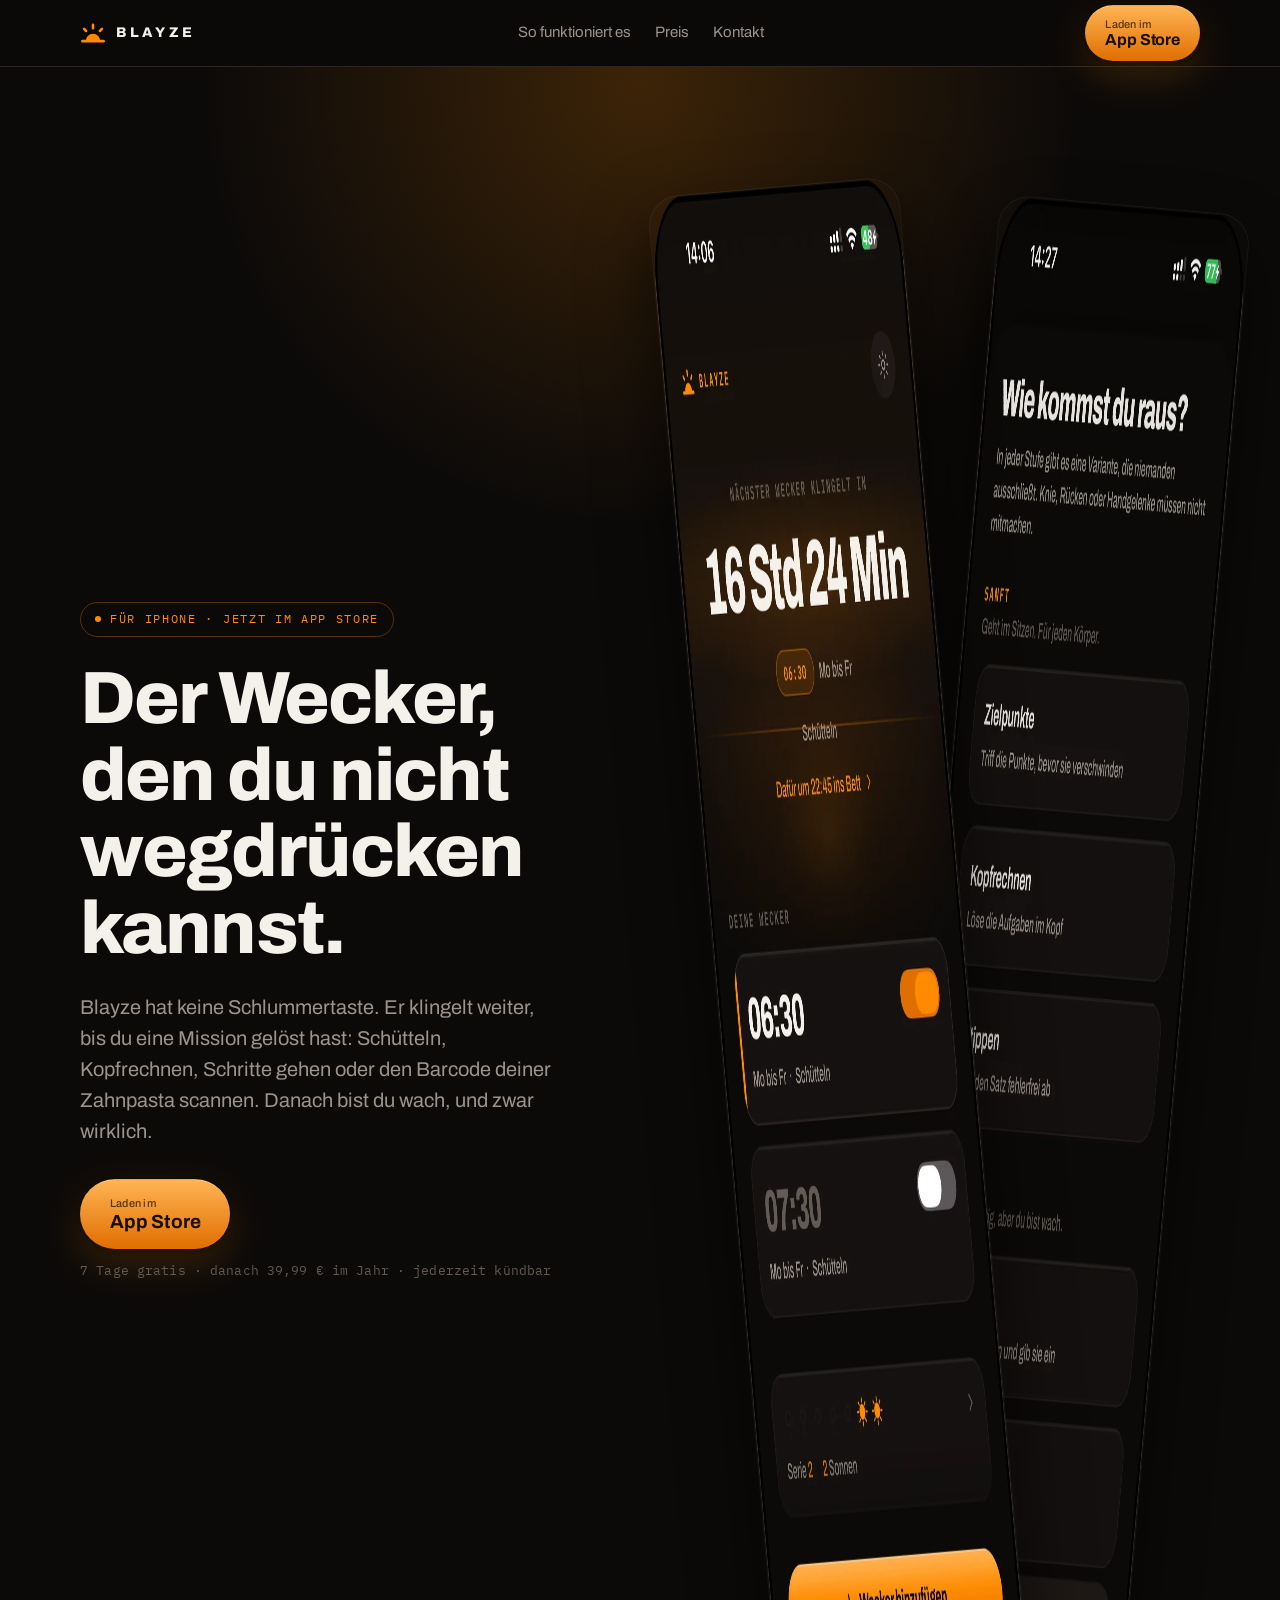
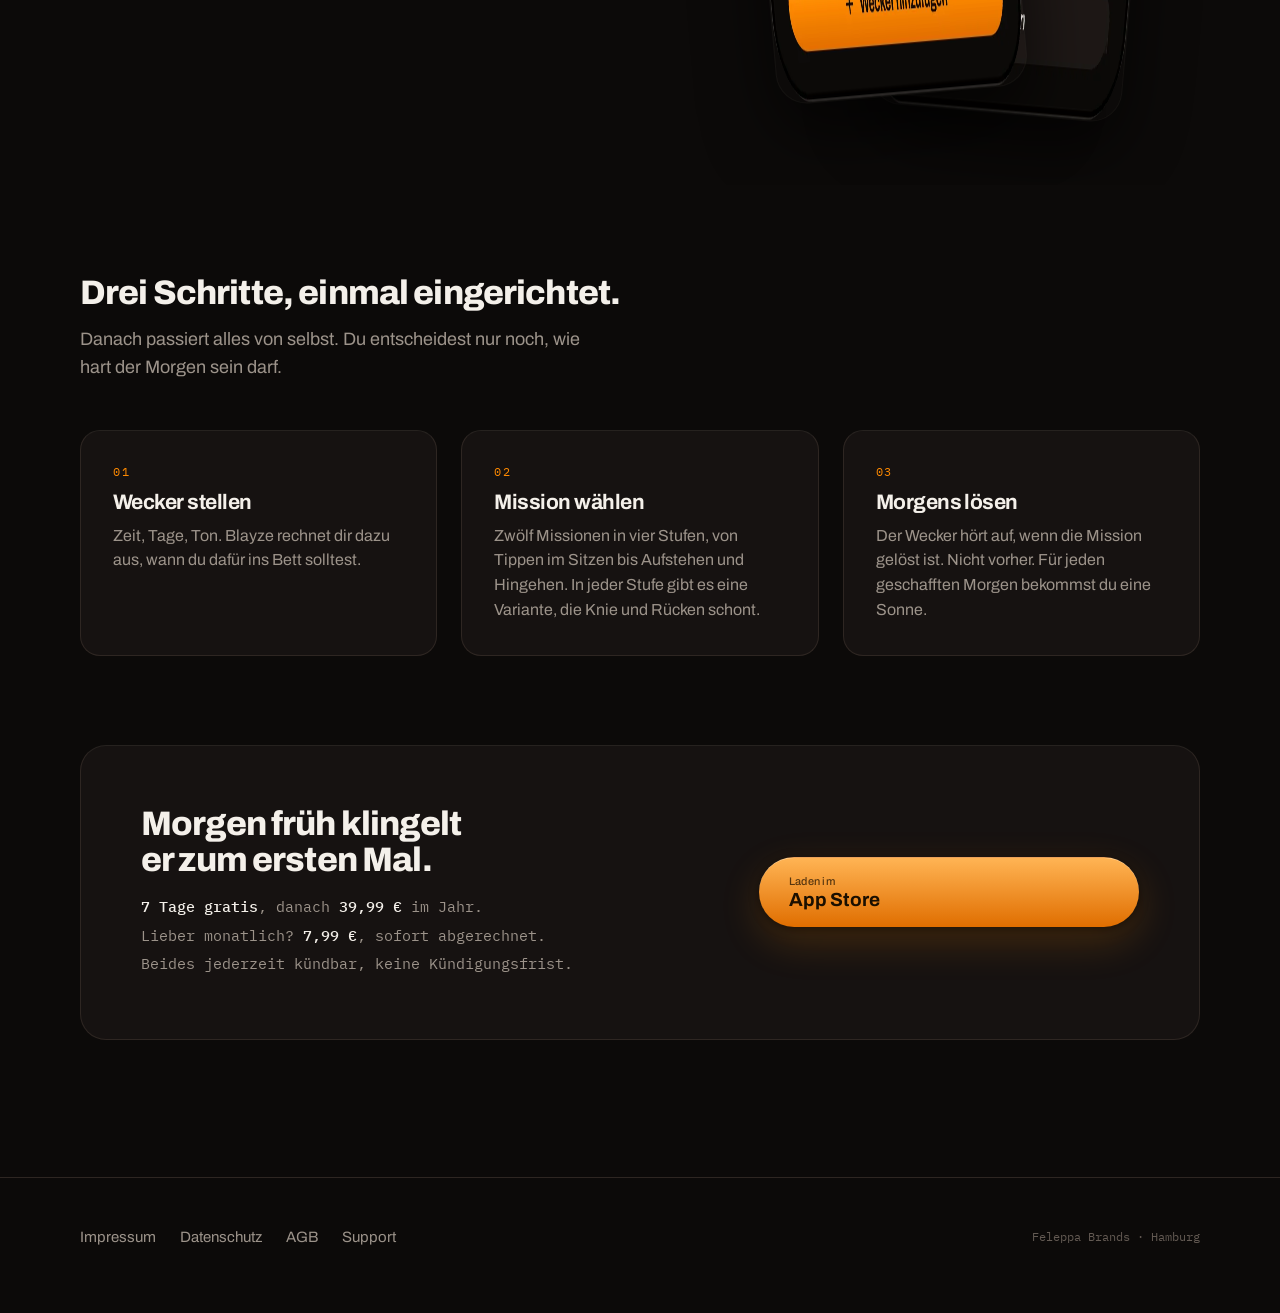
==== index.html @ fdfd9681 "Blayze Landingpage: schlanke Fassung, Bilder 94 Prozent kleiner Bilder auf Anzeigegroesse verkleiner" ====
<!doctype html>
<html lang="de">
<head>
<meta charset="utf-8">
<meta name="viewport" content="width=device-width,initial-scale=1,viewport-fit=cover">
<title>Blayze · Der Wecker ohne Schlummertaste</title>
<meta name="description" content="Blayze ist ein iPhone-Wecker ohne Schlummertaste. Er klingelt weiter, bis du eine Mission gelöst hast. Jetzt im App Store.">
<link rel="canonical" href="https://blayzeapp.de/">
<meta property="og:title" content="Blayze · Der Wecker ohne Schlummertaste">
<meta property="og:description" content="Er klingelt weiter, bis du eine Mission gelöst hast. Jetzt im App Store.">
<meta property="og:image" content="https://blayzeapp.de/og.jpg">
<meta property="og:url" content="https://blayzeapp.de/">
<meta property="og:type" content="website">
<meta name="theme-color" content="#0C0A09">
<link rel="icon" href="favicon.svg" type="image/svg+xml">
<link rel="apple-touch-icon" href="apple-touch-icon.png">
<link rel="preconnect" href="https://fonts.googleapis.com">
<link rel="preconnect" href="https://fonts.gstatic.com" crossorigin>
<link rel="stylesheet" href="https://fonts.googleapis.com/css2?family=Archivo:wght@500;700;800&family=IBM+Plex+Mono:wght@400;500&display=swap">

<style>
:root{
  --ground:#0C0A09;
  --surface:#161211;
  --surface-hi:#1F1917;
  --border:#2E2622;
  --ink:#F4F0EA;
  --ink-mid:#9C938A;
  --ink-low:#635A53;
  --signal:#FF8A00;
  --signal-deep:#E06E00;
  --signal-lite:#FFB454;
  --edge:rgba(255,235,214,0.07);

  --t-display:clamp(40px,7.6vw,74px);
  --t-title:clamp(24px,3.6vw,34px);
  --t-body:clamp(16px,1.7vw,18px);

  --s1:8px; --s2:16px; --s3:24px; --s4:32px; --s5:48px; --s6:64px; --s7:96px;
  --sans:'Archivo','Helvetica Neue',Helvetica,Arial,sans-serif;
  --mono:'IBM Plex Mono','SFMono-Regular',Menlo,Consolas,monospace;
}

*{box-sizing:border-box}
html{-webkit-text-size-adjust:100%}
body{
  margin:0;
  background:var(--ground);
  color:var(--ink);
  font-family:var(--sans);
  font-size:var(--t-body);
  line-height:1.55;
  -webkit-font-smoothing:antialiased;
}
img{max-width:100%;display:block}
a{color:inherit}
h1,h2,h3{margin:0;text-wrap:balance;letter-spacing:-0.025em;line-height:1.04}
p{margin:0}

.wrap{width:min(1120px,100% - 2*var(--s3));margin-inline:auto}

/* ---------------------------------------------------------------- */
/* Kopfzeile: Zeichen, ein Link, ein Knopf. Mehr braucht es nicht.   */
/* ---------------------------------------------------------------- */
.hd{
  position:sticky;top:0;z-index:20;
  background:rgba(12,10,9,.82);
  backdrop-filter:saturate(140%) blur(14px);
  border-bottom:1px solid var(--border);
}
.hd .wrap{display:flex;align-items:center;justify-content:space-between;gap:var(--s3);min-height:66px}
.logo{display:flex;align-items:center;gap:10px;text-decoration:none;font-weight:800;letter-spacing:.26em;font-size:14px}
.logo svg{flex:none}
.hd nav{display:flex;gap:var(--s3);font-size:15px}
.hd nav a{color:var(--ink-mid);text-decoration:none}
.hd nav a:hover{color:var(--ink)}
@media (max-width:720px){.hd nav{display:none}}

/* ---------------------------------------------------------------- */
/* Der Store-Knopf. Ein Ziel auf der ganzen Seite.                   */
/* ---------------------------------------------------------------- */
.store{
  display:inline-flex;align-items:center;gap:10px;
  padding:12px 20px;border-radius:999px;
  background:linear-gradient(180deg,var(--signal-lite),var(--signal-deep));
  color:#1a0f00;text-decoration:none;
  font-weight:800;font-size:15px;letter-spacing:-0.01em;
  border-top:1px solid rgba(255,255,255,.35);
  box-shadow:0 2px 10px rgba(0,0,0,.5), 0 14px 40px rgba(255,138,0,.20);
  white-space:nowrap;
}
.store:hover{filter:brightness(1.06)}
.store.lg{padding:17px 30px;font-size:17px}
.store small{display:block;font-weight:500;font-size:11px;opacity:.72;letter-spacing:.02em;line-height:1.2}
.store b{display:block;font-size:16px;line-height:1.15}
.store.lg b{font-size:19px}

/* ---------------------------------------------------------------- */
/* Hero                                                              */
/* ---------------------------------------------------------------- */
.hero{position:relative;overflow:hidden;padding:clamp(56px,8vw,104px) 0 clamp(40px,6vw,72px)}
.hero::before{
  content:"";position:absolute;left:50%;top:-28%;translate:-50% 0;
  width:min(1000px,140%);aspect-ratio:1;border-radius:50%;
  background:radial-gradient(circle,rgba(255,138,0,.20),rgba(255,138,0,0) 62%);
  pointer-events:none;
}
.hero .wrap{position:relative;display:grid;grid-template-columns:1.05fr .95fr;gap:clamp(28px,5vw,64px);align-items:center}
@media (max-width:900px){.hero .wrap{grid-template-columns:1fr;text-align:center;justify-items:center}}

.eyebrow{
  display:inline-flex;align-items:center;gap:9px;
  font-family:var(--mono);font-size:12px;letter-spacing:.14em;text-transform:uppercase;
  color:var(--signal);
  border:1px solid rgba(255,138,0,.30);border-radius:999px;
  padding:7px 14px;margin-bottom:var(--s3);
}
.eyebrow i{width:6px;height:6px;border-radius:50%;background:var(--signal);display:block}

h1{font-size:var(--t-display);font-weight:800;margin-bottom:var(--s3)}
.lede{color:var(--ink-mid);max-width:44ch;margin-bottom:var(--s4);font-size:clamp(17px,1.9vw,20px)}
@media (max-width:900px){.lede{margin-inline:auto}}
.hero-cta{display:flex;flex-direction:column;gap:12px;align-items:flex-start}
@media (max-width:900px){.hero-cta{align-items:center}}
.unter{font-family:var(--mono);font-size:12.5px;color:var(--ink-low);letter-spacing:.01em}

/* Zwei Geraete, das hintere angeschnitten und gekippt */
.shots{position:relative;display:flex;justify-content:center;align-items:flex-start;gap:0;padding-block:var(--s2)}
.shots img{
  width:min(250px,44vw);border-radius:30px;
  box-shadow:0 30px 70px rgba(0,0,0,.65), 0 0 0 1px var(--edge);
}
.shots img:first-child{rotate:-5deg;translate:14px 0;z-index:2}
.shots img:last-child{rotate:5deg;translate:-14px 18px;opacity:.94}

/* ---------------------------------------------------------------- */
/* Drei Karten. Das ist der ganze Funktionsteil.                     */
/* ---------------------------------------------------------------- */
.sec{padding:clamp(48px,7vw,92px) 0}
.sec h2{font-size:var(--t-title);font-weight:800;margin-bottom:var(--s2)}
.sec .intro{color:var(--ink-mid);max-width:52ch;margin-bottom:var(--s5)}

.karten{display:grid;grid-template-columns:repeat(3,1fr);gap:var(--s3)}
@media (max-width:860px){.karten{grid-template-columns:1fr}}
.karte{
  background:var(--surface);
  border:1px solid var(--border);
  border-top:1px solid var(--edge);
  border-radius:20px;padding:var(--s4);
  display:flex;flex-direction:column;gap:10px;
}
.karte .num{font-family:var(--mono);font-size:12px;letter-spacing:.14em;color:var(--signal)}
.karte h3{font-size:21px;font-weight:700}
.karte p{color:var(--ink-mid);font-size:16px}

/* ---------------------------------------------------------------- */
/* Preis und Abschluss                                               */
/* ---------------------------------------------------------------- */
.schluss{
  background:var(--surface);
  border:1px solid var(--border);
  border-top:1px solid var(--edge);
  border-radius:26px;
  padding:clamp(32px,5vw,60px);
  display:grid;grid-template-columns:1.2fr .8fr;gap:var(--s5);align-items:center;
}
@media (max-width:860px){.schluss{grid-template-columns:1fr;text-align:center;justify-items:center}}
.schluss h2{margin-bottom:var(--s2)}
.preis{font-family:var(--mono);color:var(--ink-mid);font-size:15px;line-height:1.9}
.preis b{color:var(--ink);font-weight:500}

footer{border-top:1px solid var(--border);padding:var(--s5) 0 var(--s6);margin-top:var(--s5)}
footer .wrap{display:flex;flex-wrap:wrap;gap:var(--s3);justify-content:space-between;align-items:center}
footer nav{display:flex;flex-wrap:wrap;gap:var(--s3)}
footer a{color:var(--ink-mid);text-decoration:none;font-size:15px}
footer a:hover{color:var(--ink)}
.copy{font-family:var(--mono);font-size:12px;color:var(--ink-low)}

:focus-visible{outline:2px solid var(--signal);outline-offset:3px;border-radius:6px}
@media (prefers-reduced-motion:reduce){*{animation:none!important;transition:none!important}}
</style>
</head>

<body>

<header class="hd">
  <div class="wrap">
    <a class="logo" href="#top" aria-label="Blayze, zum Seitenanfang">
      <svg width="26" height="20" viewBox="0 2 32 24" fill="none" aria-hidden="true">
        <path d="M3 24H29" stroke="#FF8A00" stroke-width="3.4" stroke-linecap="round"/>
        <path d="M7 24A9 9 0 0 1 25 24" fill="#FF8A00"/>
        <path d="M16 4V8M27 9L24.5 11.5M5 9L7.5 11.5" stroke="#FF8A00" stroke-width="3.2" stroke-linecap="round"/>
      </svg>
      BLAYZE
    </a>
    <nav>
      <a href="#so">So funktioniert es</a>
      <a href="#preis">Preis</a>
      <a href="/support">Kontakt</a>
    </nav>
    <a class="store" href="#laden"><span><small>Laden im</small><b>App Store</b></span></a>
  </div>
</header>

<main id="top">

  <section class="hero">
    <div class="wrap">
      <div>
        <span class="eyebrow"><i></i> Für iPhone · Jetzt im App Store</span>
        <h1>Der Wecker, den du nicht wegdrücken kannst.</h1>
        <p class="lede">
          Blayze hat keine Schlummertaste. Er klingelt weiter, bis du eine Mission
          gelöst hast: Schütteln, Kopfrechnen, Schritte gehen oder den Barcode
          deiner Zahnpasta scannen. Danach bist du wach, und zwar wirklich.
        </p>
        <div class="hero-cta">
          <a class="store lg" href="#laden"><span><small>Laden im</small><b>App Store</b></span></a>
          <span class="unter">7 Tage gratis · danach 39,99 € im Jahr · jederzeit kündbar</span>
        </div>
      </div>

      <div class="shots">
        <img src="screenshots/klein/start.webp" alt="Blayze Startbildschirm mit dem nächsten Wecker und der empfohlenen Bettzeit" width="700" height="1512" loading="eager">
        <img src="screenshots/klein/missionen.webp" alt="Auswahl der Missionen, mit denen sich der Wecker beenden lässt" width="700" height="1512" loading="lazy">
      </div>
    </div>
  </section>

  <section class="sec" id="so">
    <div class="wrap">
      <h2>Drei Schritte, einmal eingerichtet.</h2>
      <p class="intro">
        Danach passiert alles von selbst. Du entscheidest nur noch, wie hart der
        Morgen sein darf.
      </p>
      <div class="karten">
        <article class="karte">
          <span class="num">01</span>
          <h3>Wecker stellen</h3>
          <p>Zeit, Tage, Ton. Blayze rechnet dir dazu aus, wann du dafür ins Bett solltest.</p>
        </article>
        <article class="karte">
          <span class="num">02</span>
          <h3>Mission wählen</h3>
          <p>Zwölf Missionen in vier Stufen, von Tippen im Sitzen bis Aufstehen und Hingehen. In jeder Stufe gibt es eine Variante, die Knie und Rücken schont.</p>
        </article>
        <article class="karte">
          <span class="num">03</span>
          <h3>Morgens lösen</h3>
          <p>Der Wecker hört auf, wenn die Mission gelöst ist. Nicht vorher. Für jeden geschafften Morgen bekommst du eine Sonne.</p>
        </article>
      </div>
    </div>
  </section>

  <section class="sec" id="preis" style="padding-top:0">
    <div class="wrap">
      <div class="schluss" id="laden" style="scroll-margin-top:86px">
        <div>
          <h2>Morgen früh klingelt er zum ersten Mal.</h2>
          <p class="preis">
            <b>7 Tage gratis</b>, danach <b>39,99 €</b> im Jahr.<br>
            Lieber monatlich? <b>7,99 €</b>, sofort abgerechnet.<br>
            Beides jederzeit kündbar, keine Kündigungsfrist.
          </p>
        </div>
        <a class="store lg" href="#laden"><span><small>Laden im</small><b>App Store</b></span></a>
      </div>
    </div>
  </section>

</main>

<footer>
  <div class="wrap">
    <nav>
      <a href="/impressum">Impressum</a>
      <a href="/datenschutz">Datenschutz</a>
      <a href="/agb">AGB</a>
      <a href="/support">Support</a>
    </nav>
    <span class="copy">Feleppa Brands · Hamburg</span>
  </div>
</footer>

<script>
// Alle Store-Knoepfe zeigen auf denselben Eintrag. Eine Stelle zum Aendern.
var APP_STORE_URL = "https://apps.apple.com/de/app/id6809927492";
document.querySelectorAll('a.store').forEach(function (a) {
  a.setAttribute('href', APP_STORE_URL);
  a.setAttribute('target', '_blank');
  a.setAttribute('rel', 'noopener');
});
</script>

</body>
</html>
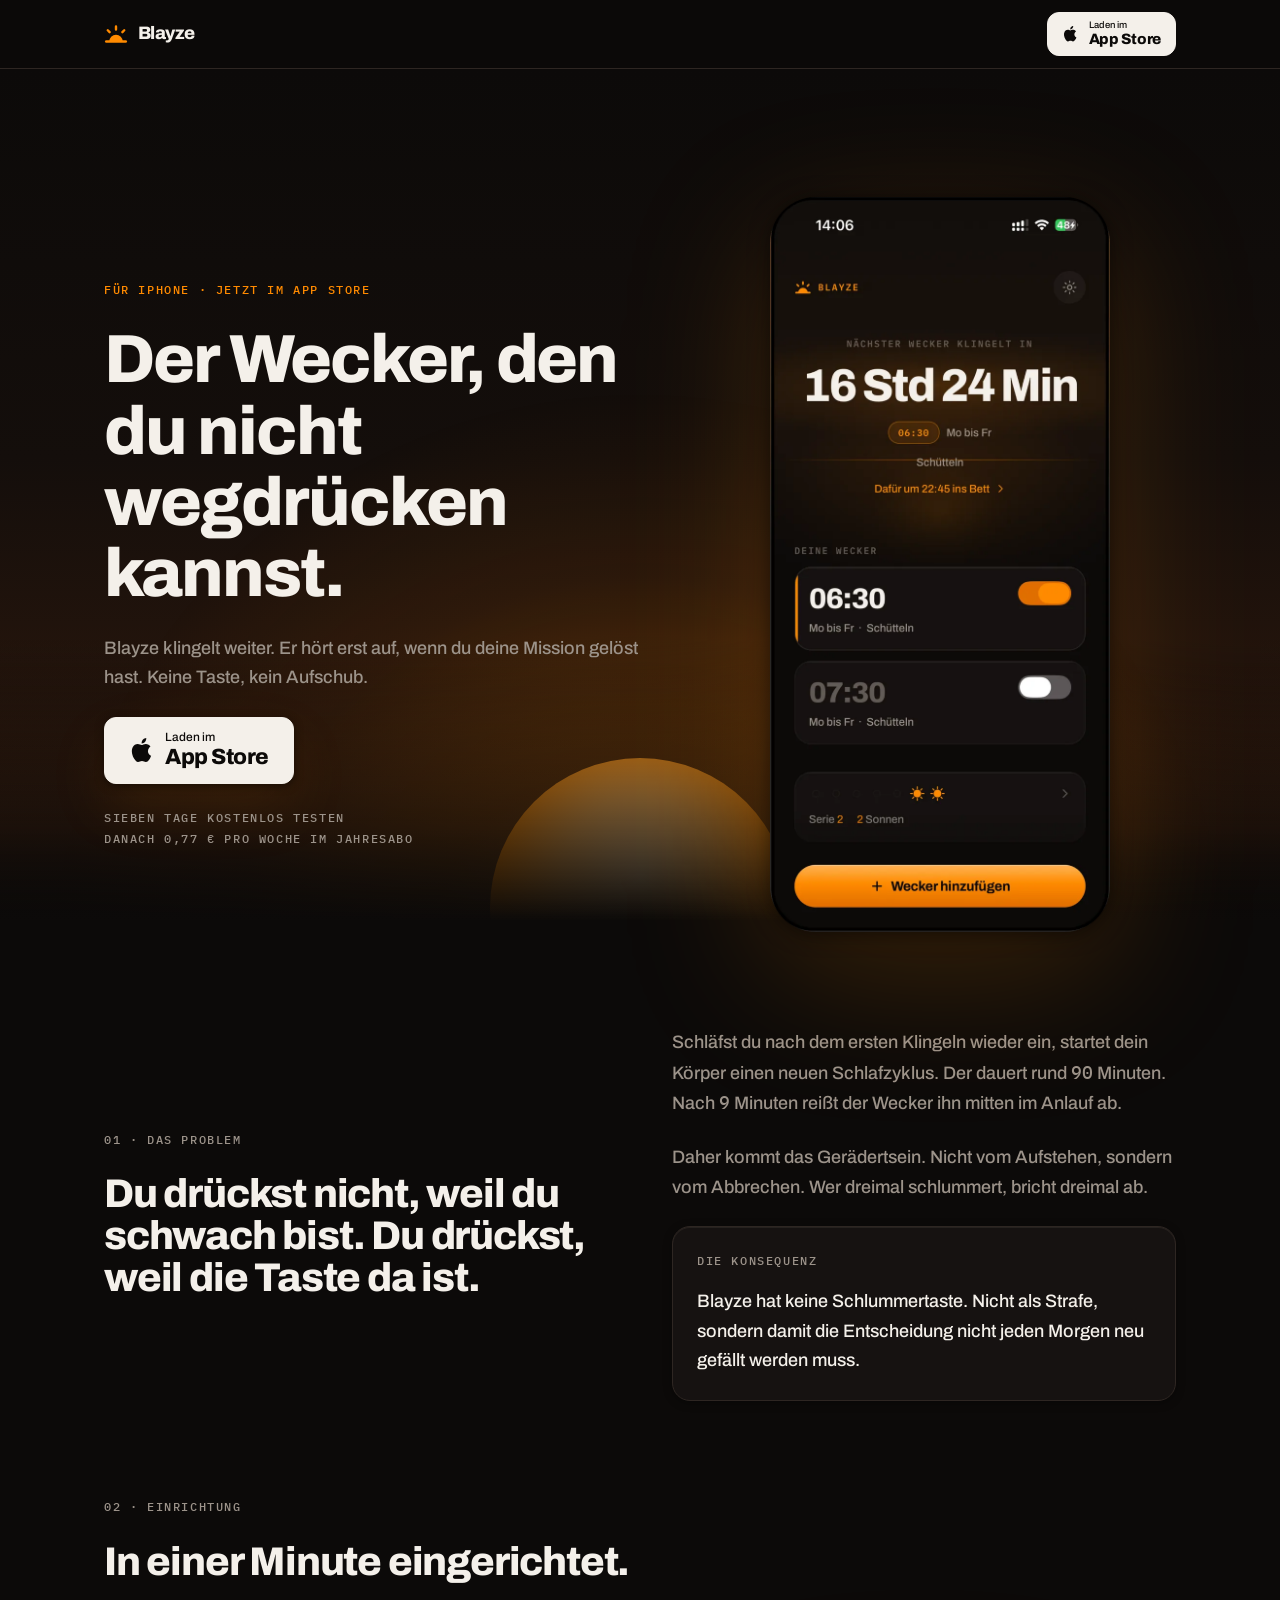
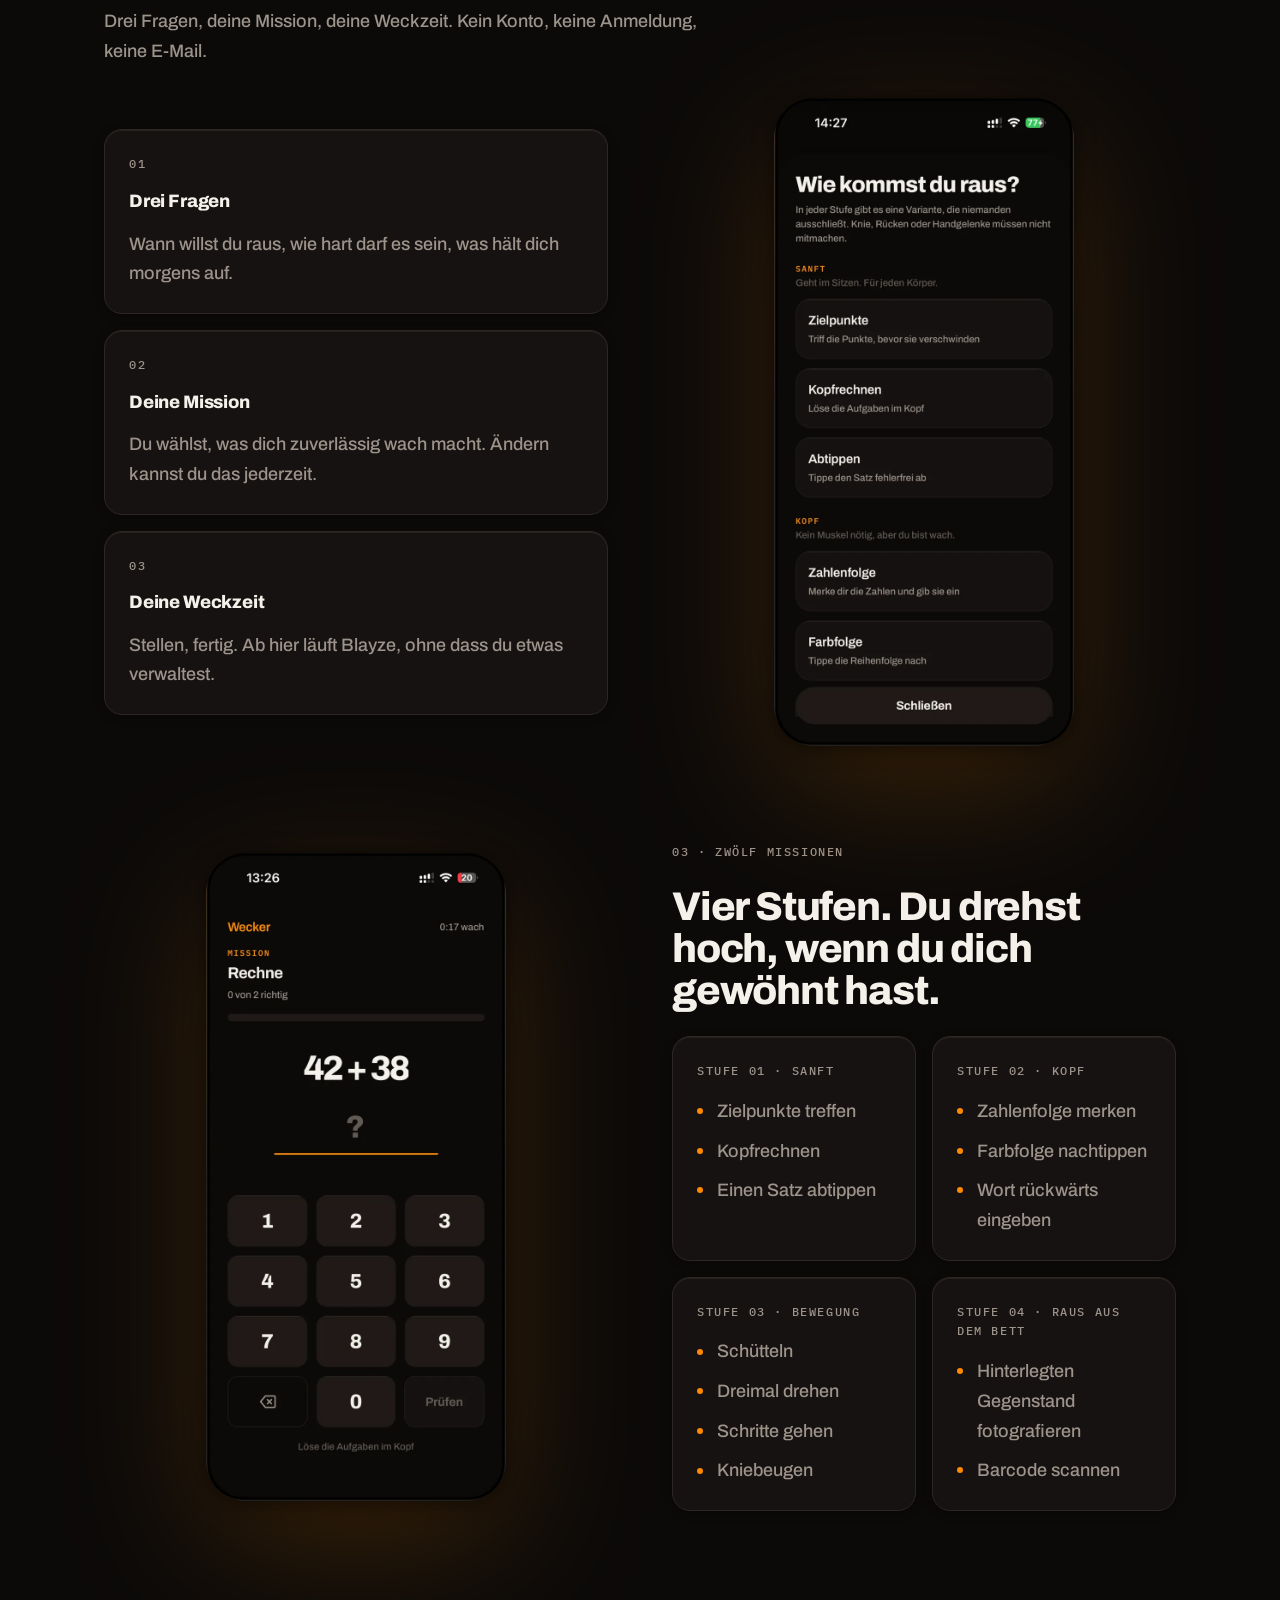
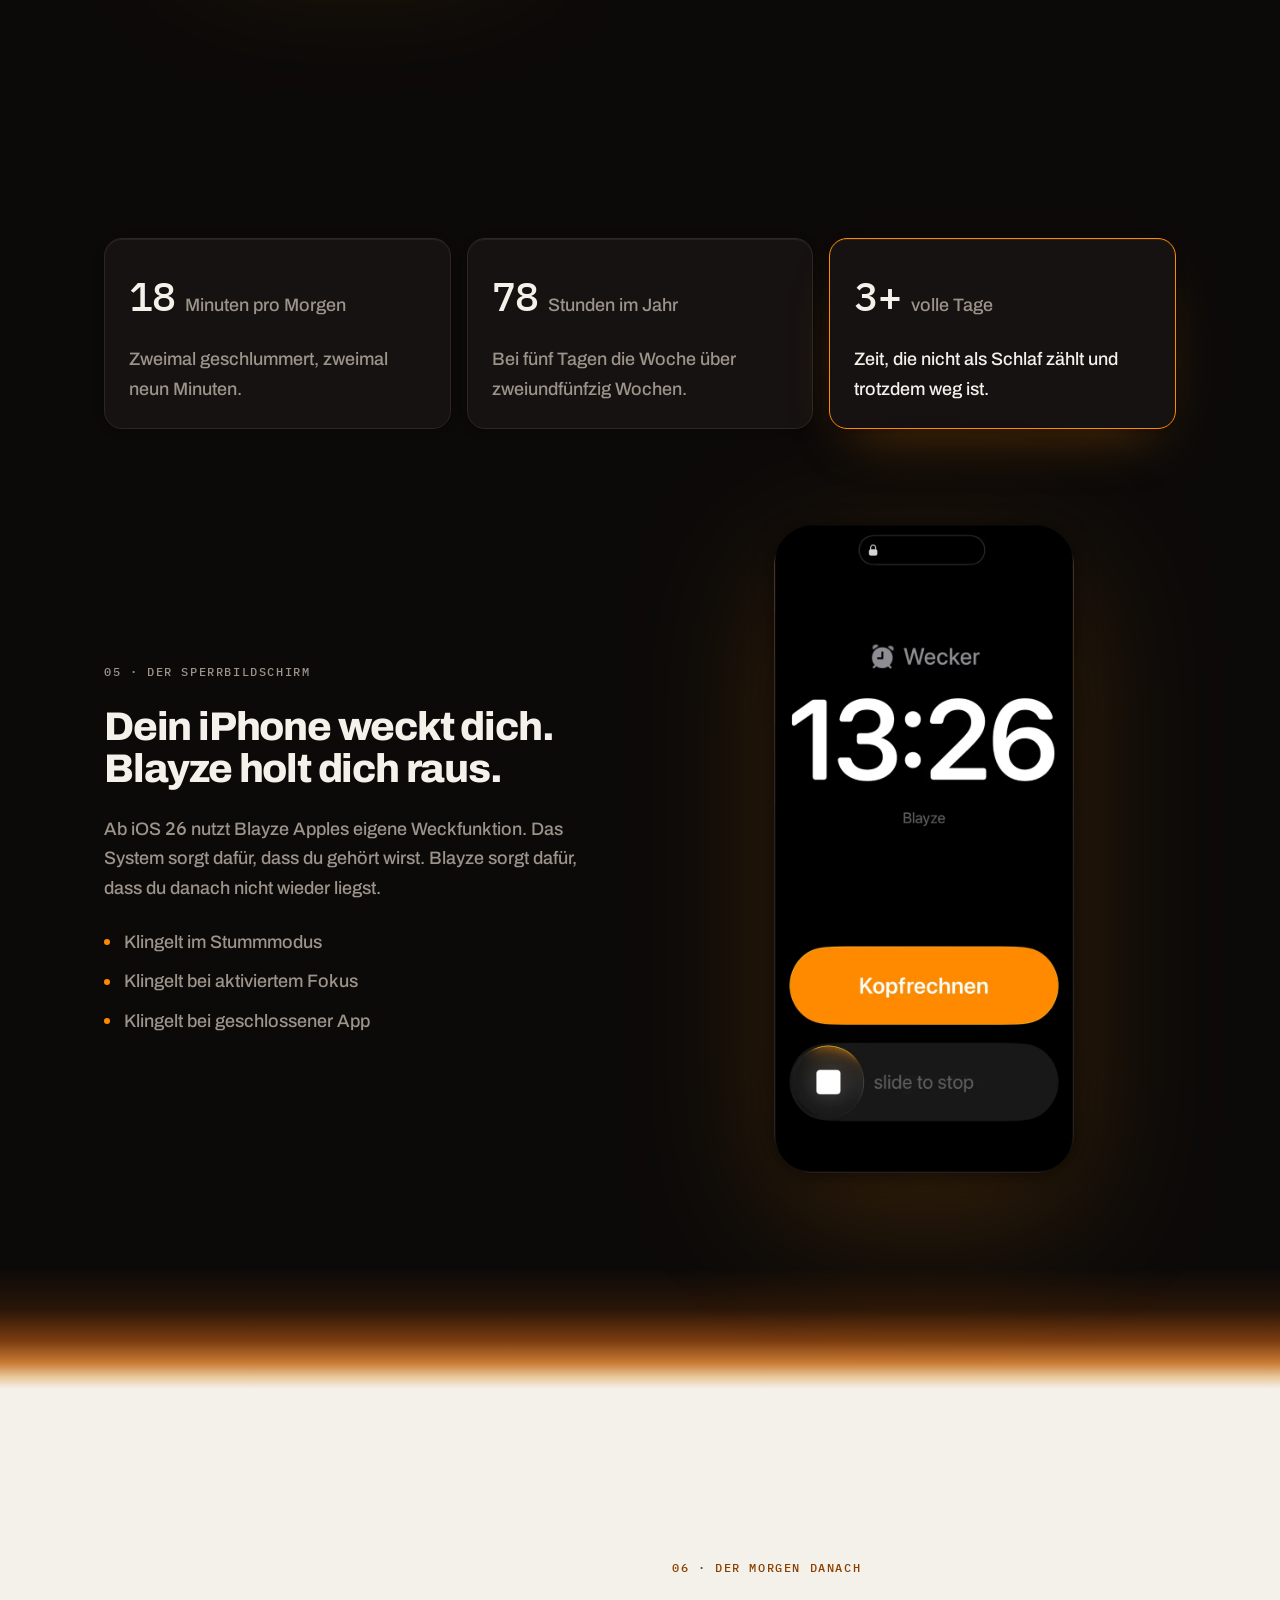
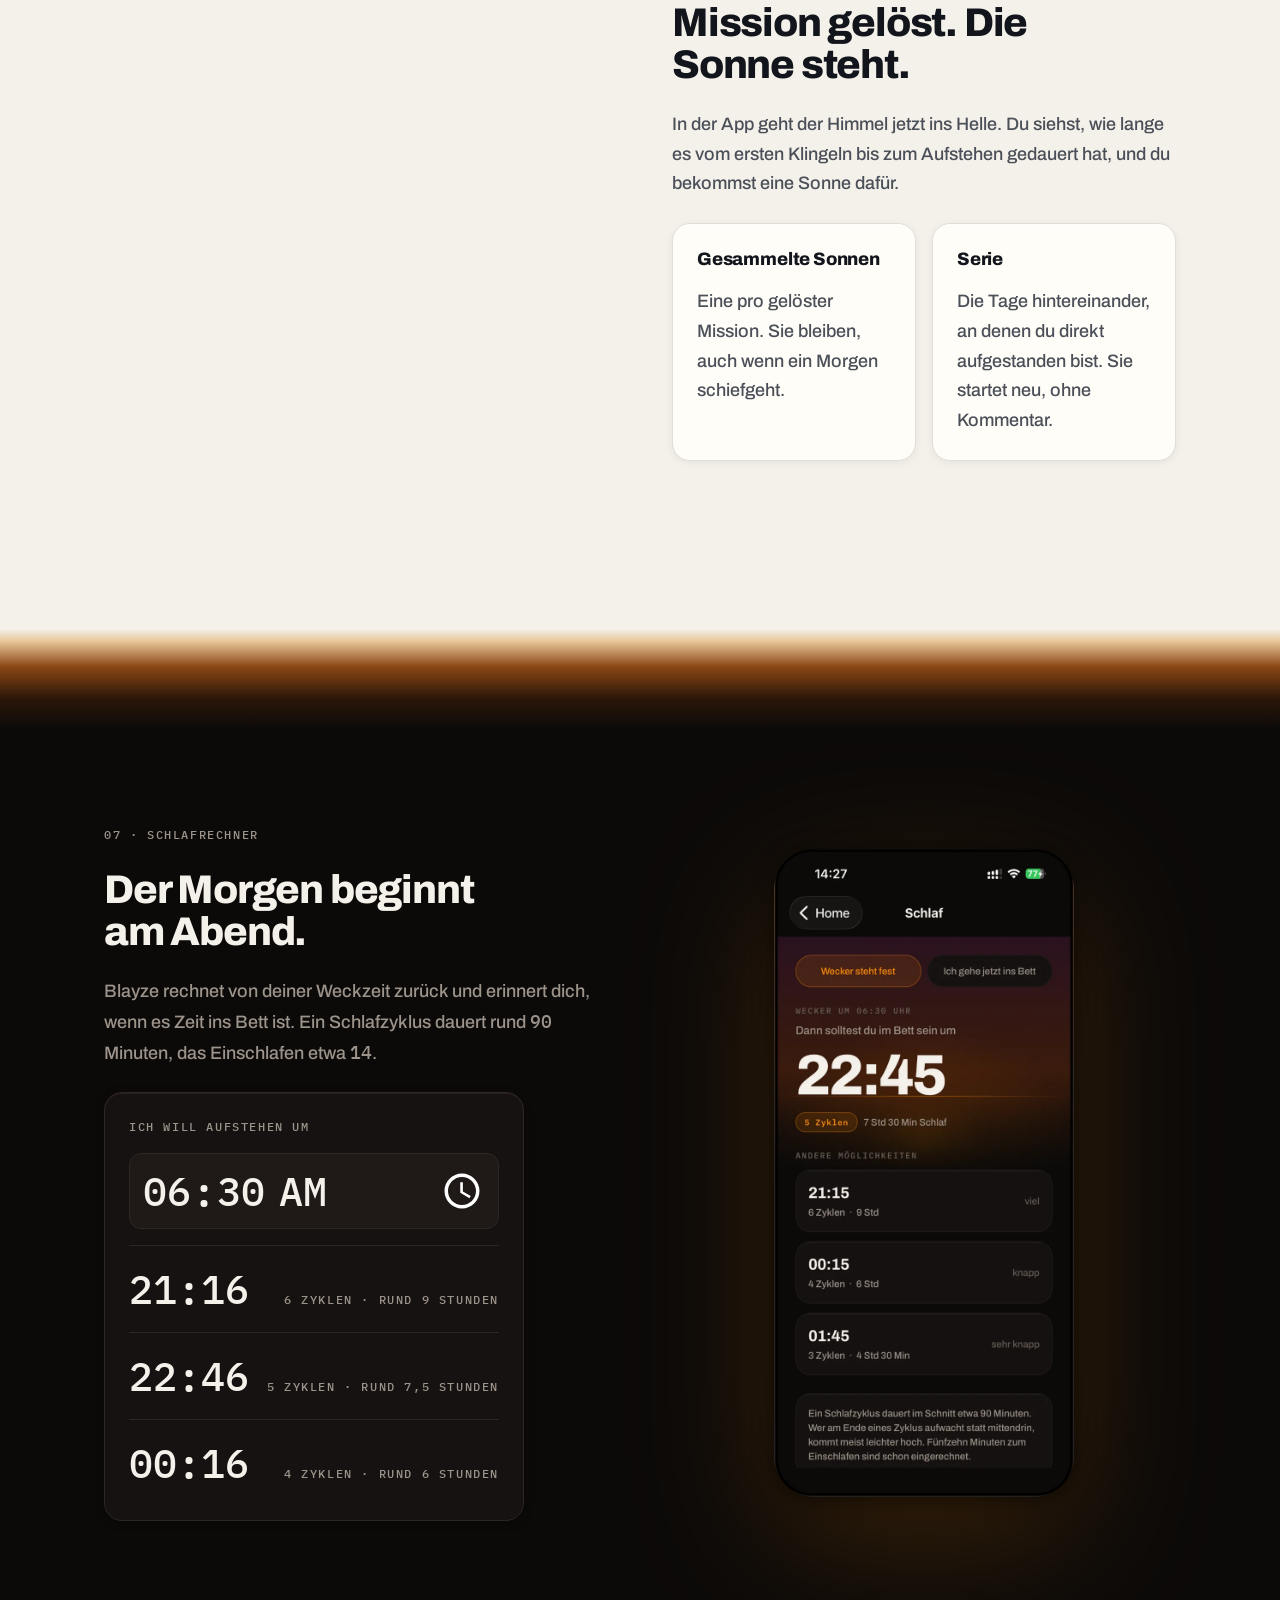
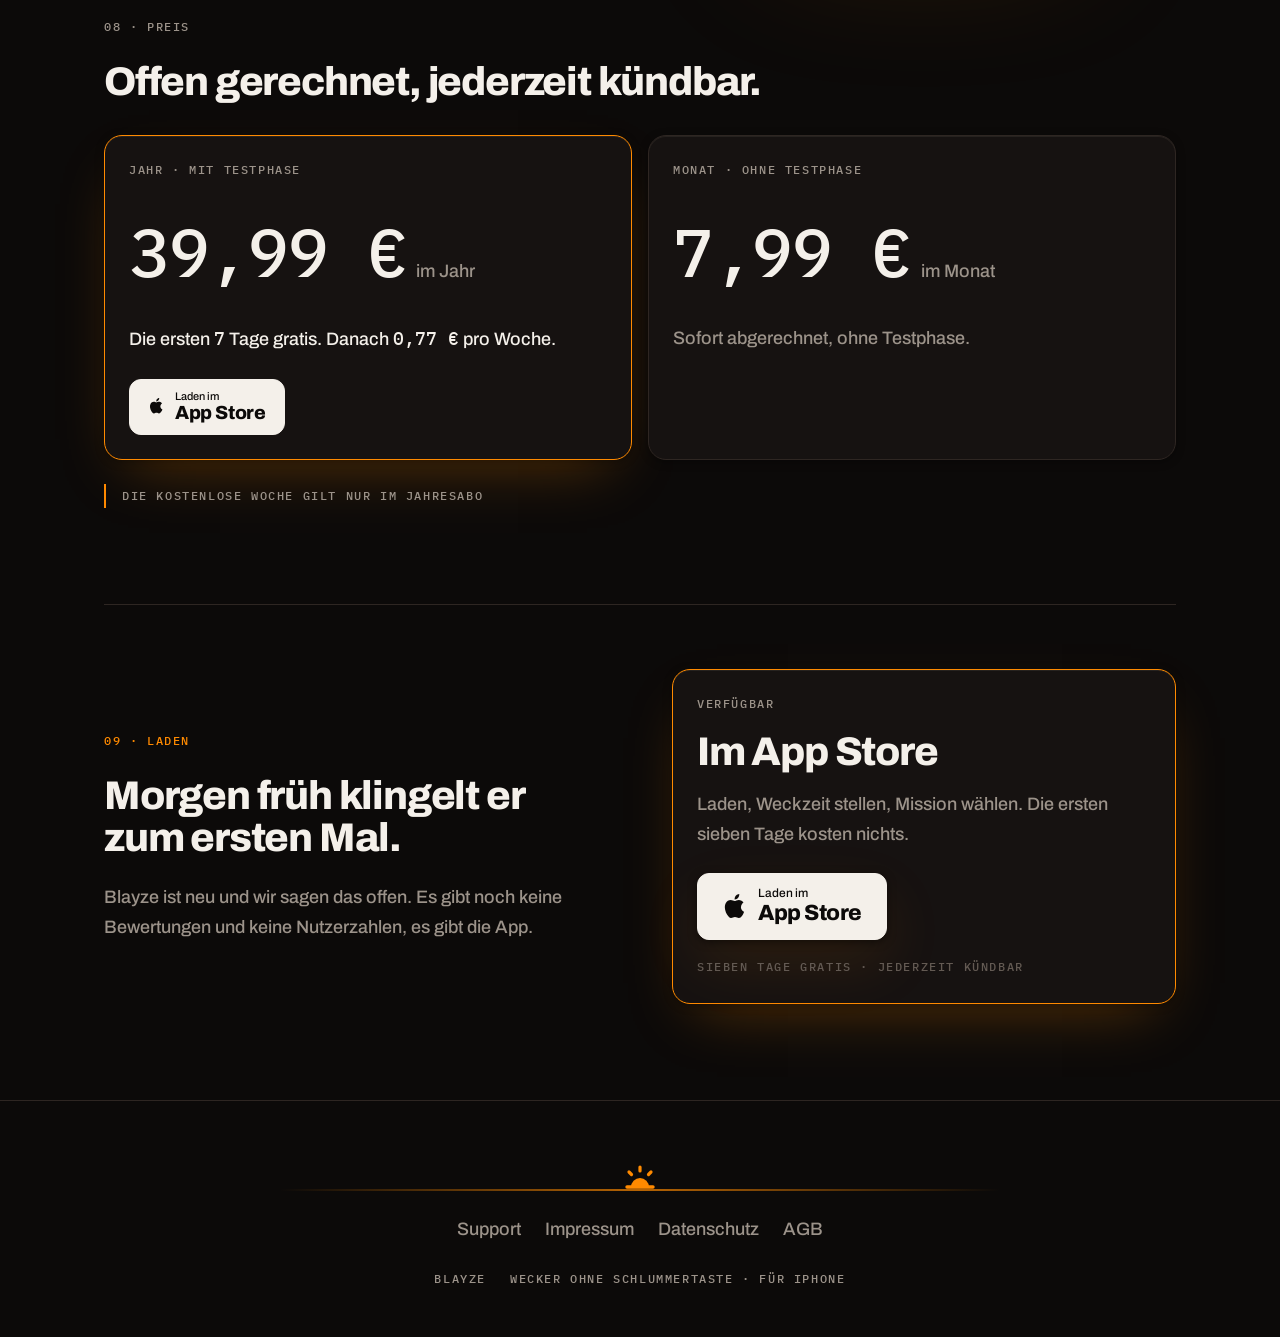
==== commit 5de476e9: "Landingpage zurueck auf die lange Originalfassung Beim Umzug von Netlify war versehentlich die neue," ====
--- a/index.html
+++ b/index.html
@@ -1,23 +1,21 @@
-<!doctype html>
+<!DOCTYPE html>
 <html lang="de">
 <head>
 <meta charset="utf-8">
-<meta name="viewport" content="width=device-width,initial-scale=1,viewport-fit=cover">
-<title>Blayze · Der Wecker ohne Schlummertaste</title>
-<meta name="description" content="Blayze ist ein iPhone-Wecker ohne Schlummertaste. Er klingelt weiter, bis du eine Mission gelöst hast. Jetzt im App Store.">
-<link rel="canonical" href="https://blayzeapp.de/">
-<meta property="og:title" content="Blayze · Der Wecker ohne Schlummertaste">
-<meta property="og:description" content="Er klingelt weiter, bis du eine Mission gelöst hast. Jetzt im App Store.">
-<meta property="og:image" content="https://blayzeapp.de/og.jpg">
-<meta property="og:url" content="https://blayzeapp.de/">
+<meta name="viewport" content="width=device-width, initial-scale=1, viewport-fit=cover">
+<title>Blayze. Der Wecker, den du nicht wegdrücken kannst.</title>
+<meta name="description" content="Blayze ist ein iPhone-Wecker ohne Schlummertaste. Er klingelt weiter, bis du deine Mission gelöst hast. Jetzt im App Store, sieben Tage kostenlos.">
+<meta name="color-scheme" content="dark">
+<meta name="theme-color" content="#0C0A09">
+<meta property="og:title" content="Blayze. Der Wecker, den du nicht wegdrücken kannst.">
+<meta property="og:description" content="Ein iPhone-Wecker ohne Schlummertaste. Er hört erst auf, wenn die Mission gelöst ist.">
 <meta property="og:type" content="website">
-<meta name="theme-color" content="#0C0A09">
 <link rel="icon" href="favicon.svg" type="image/svg+xml">
+<link rel="icon" href="favicon-32.png" sizes="32x32" type="image/png">
 <link rel="apple-touch-icon" href="apple-touch-icon.png">
 <link rel="preconnect" href="https://fonts.googleapis.com">
 <link rel="preconnect" href="https://fonts.gstatic.com" crossorigin>
-<link rel="stylesheet" href="https://fonts.googleapis.com/css2?family=Archivo:wght@500;700;800&family=IBM+Plex+Mono:wght@400;500&display=swap">
-
+<link href="https://fonts.googleapis.com/css2?family=Archivo:wght@500;800&family=IBM+Plex+Mono:wght@400;500&display=swap" rel="stylesheet">
 <style>
 :root{
   --ground:#0C0A09;
@@ -31,241 +29,442 @@
   --signal-deep:#E06E00;
   --signal-lite:#FFB454;
   --edge:rgba(255,235,214,0.07);
-
-  --t-display:clamp(40px,7.6vw,74px);
-  --t-title:clamp(24px,3.6vw,34px);
+  --morning:#F4F1EA;
+  --morning-ink:#12151C;
+
+  --t-display:clamp(38px,8.2vw,68px);
+  --t-title:clamp(26px,4.4vw,40px);
   --t-body:clamp(16px,1.7vw,18px);
-
-  --s1:8px; --s2:16px; --s3:24px; --s4:32px; --s5:48px; --s6:64px; --s7:96px;
+  --t-mono:12px;
+
+  --s1:8px; --s2:16px; --s3:24px; --s4:32px; --s5:48px; --s6:64px; --s7:96px; --s8:128px;
+  --shadow:0 2px 8px rgba(0,0,0,.5), 0 24px 60px rgba(255,138,0,.10);
   --sans:'Archivo','Helvetica Neue',Helvetica,Arial,sans-serif;
   --mono:'IBM Plex Mono','SFMono-Regular',Menlo,Consolas,monospace;
 }
-
 *{box-sizing:border-box}
-html{-webkit-text-size-adjust:100%}
+html{-webkit-text-size-adjust:100%;scroll-behavior:smooth}
+@media (prefers-reduced-motion:reduce){html{scroll-behavior:auto}}
 body{
-  margin:0;
-  background:var(--ground);
-  color:var(--ink);
-  font-family:var(--sans);
-  font-size:var(--t-body);
-  line-height:1.55;
-  -webkit-font-smoothing:antialiased;
+  margin:0;background:var(--ground);color:var(--ink);
+  font-family:var(--sans);font-weight:500;font-size:var(--t-body);line-height:1.65;
+  overflow-x:hidden;overflow-wrap:break-word;-webkit-font-smoothing:antialiased;
 }
 img{max-width:100%;display:block}
-a{color:inherit}
-h1,h2,h3{margin:0;text-wrap:balance;letter-spacing:-0.025em;line-height:1.04}
+a{color:var(--signal);text-decoration:none}
+a:hover{color:var(--signal-lite)}
+h1,h2,h3{font-weight:800;letter-spacing:-0.03em;line-height:1.05;margin:0;text-wrap:pretty}
+h1{font-size:var(--t-display)}
+h2{font-size:var(--t-title)}
+h3{font-size:var(--t-body);letter-spacing:-0.01em;line-height:1.3}
 p{margin:0}
-
-.wrap{width:min(1120px,100% - 2*var(--s3));margin-inline:auto}
-
-/* ---------------------------------------------------------------- */
-/* Kopfzeile: Zeichen, ein Link, ein Knopf. Mehr braucht es nicht.   */
-/* ---------------------------------------------------------------- */
-.hd{
-  position:sticky;top:0;z-index:20;
-  background:rgba(12,10,9,.82);
-  backdrop-filter:saturate(140%) blur(14px);
-  border-bottom:1px solid var(--border);
-}
-.hd .wrap{display:flex;align-items:center;justify-content:space-between;gap:var(--s3);min-height:66px}
-.logo{display:flex;align-items:center;gap:10px;text-decoration:none;font-weight:800;letter-spacing:.26em;font-size:14px}
-.logo svg{flex:none}
-.hd nav{display:flex;gap:var(--s3);font-size:15px}
-.hd nav a{color:var(--ink-mid);text-decoration:none}
-.hd nav a:hover{color:var(--ink)}
-@media (max-width:720px){.hd nav{display:none}}
-
-/* ---------------------------------------------------------------- */
-/* Der Store-Knopf. Ein Ziel auf der ganzen Seite.                   */
-/* ---------------------------------------------------------------- */
-.store{
-  display:inline-flex;align-items:center;gap:10px;
-  padding:12px 20px;border-radius:999px;
-  background:linear-gradient(180deg,var(--signal-lite),var(--signal-deep));
-  color:#1a0f00;text-decoration:none;
-  font-weight:800;font-size:15px;letter-spacing:-0.01em;
-  border-top:1px solid rgba(255,255,255,.35);
-  box-shadow:0 2px 10px rgba(0,0,0,.5), 0 14px 40px rgba(255,138,0,.20);
-  white-space:nowrap;
-}
-.store:hover{filter:brightness(1.06)}
-.store.lg{padding:17px 30px;font-size:17px}
-.store small{display:block;font-weight:500;font-size:11px;opacity:.72;letter-spacing:.02em;line-height:1.2}
-.store b{display:block;font-size:16px;line-height:1.15}
-.store.lg b{font-size:19px}
-
-/* ---------------------------------------------------------------- */
-/* Hero                                                              */
-/* ---------------------------------------------------------------- */
-.hero{position:relative;overflow:hidden;padding:clamp(56px,8vw,104px) 0 clamp(40px,6vw,72px)}
-.hero::before{
-  content:"";position:absolute;left:50%;top:-28%;translate:-50% 0;
-  width:min(1000px,140%);aspect-ratio:1;border-radius:50%;
-  background:radial-gradient(circle,rgba(255,138,0,.20),rgba(255,138,0,0) 62%);
-  pointer-events:none;
-}
-.hero .wrap{position:relative;display:grid;grid-template-columns:1.05fr .95fr;gap:clamp(28px,5vw,64px);align-items:center}
-@media (max-width:900px){.hero .wrap{grid-template-columns:1fr;text-align:center;justify-items:center}}
-
+.wrap{max-width:1120px;margin:0 auto;padding-left:var(--s3);padding-right:var(--s3)}
+.narrow{max-width:62ch}
+.sec{padding:var(--s7) 0}
+.lede{color:var(--ink-mid)}
 .eyebrow{
-  display:inline-flex;align-items:center;gap:9px;
-  font-family:var(--mono);font-size:12px;letter-spacing:.14em;text-transform:uppercase;
-  color:var(--signal);
-  border:1px solid rgba(255,138,0,.30);border-radius:999px;
-  padding:7px 14px;margin-bottom:var(--s3);
-}
-.eyebrow i{width:6px;height:6px;border-radius:50%;background:var(--signal);display:block}
-
-h1{font-size:var(--t-display);font-weight:800;margin-bottom:var(--s3)}
-.lede{color:var(--ink-mid);max-width:44ch;margin-bottom:var(--s4);font-size:clamp(17px,1.9vw,20px)}
-@media (max-width:900px){.lede{margin-inline:auto}}
-.hero-cta{display:flex;flex-direction:column;gap:12px;align-items:flex-start}
-@media (max-width:900px){.hero-cta{align-items:center}}
-.unter{font-family:var(--mono);font-size:12.5px;color:var(--ink-low);letter-spacing:.01em}
-
-/* Zwei Geraete, das hintere angeschnitten und gekippt */
-.shots{position:relative;display:flex;justify-content:center;align-items:flex-start;gap:0;padding-block:var(--s2)}
-.shots img{
-  width:min(250px,44vw);border-radius:30px;
-  box-shadow:0 30px 70px rgba(0,0,0,.65), 0 0 0 1px var(--edge);
-}
-.shots img:first-child{rotate:-5deg;translate:14px 0;z-index:2}
-.shots img:last-child{rotate:5deg;translate:-14px 18px;opacity:.94}
-
-/* ---------------------------------------------------------------- */
-/* Drei Karten. Das ist der ganze Funktionsteil.                     */
-/* ---------------------------------------------------------------- */
-.sec{padding:clamp(48px,7vw,92px) 0}
-.sec h2{font-size:var(--t-title);font-weight:800;margin-bottom:var(--s2)}
-.sec .intro{color:var(--ink-mid);max-width:52ch;margin-bottom:var(--s5)}
-
-.karten{display:grid;grid-template-columns:repeat(3,1fr);gap:var(--s3)}
-@media (max-width:860px){.karten{grid-template-columns:1fr}}
-.karte{
-  background:var(--surface);
-  border:1px solid var(--border);
-  border-top:1px solid var(--edge);
-  border-radius:20px;padding:var(--s4);
-  display:flex;flex-direction:column;gap:10px;
-}
-.karte .num{font-family:var(--mono);font-size:12px;letter-spacing:.14em;color:var(--signal)}
-.karte h3{font-size:21px;font-weight:700}
-.karte p{color:var(--ink-mid);font-size:16px}
-
-/* ---------------------------------------------------------------- */
-/* Preis und Abschluss                                               */
-/* ---------------------------------------------------------------- */
-.schluss{
-  background:var(--surface);
-  border:1px solid var(--border);
-  border-top:1px solid var(--edge);
-  border-radius:26px;
-  padding:clamp(32px,5vw,60px);
-  display:grid;grid-template-columns:1.2fr .8fr;gap:var(--s5);align-items:center;
-}
-@media (max-width:860px){.schluss{grid-template-columns:1fr;text-align:center;justify-items:center}}
-.schluss h2{margin-bottom:var(--s2)}
-.preis{font-family:var(--mono);color:var(--ink-mid);font-size:15px;line-height:1.9}
-.preis b{color:var(--ink);font-weight:500}
-
-footer{border-top:1px solid var(--border);padding:var(--s5) 0 var(--s6);margin-top:var(--s5)}
-footer .wrap{display:flex;flex-wrap:wrap;gap:var(--s3);justify-content:space-between;align-items:center}
-footer nav{display:flex;flex-wrap:wrap;gap:var(--s3)}
-footer a{color:var(--ink-mid);text-decoration:none;font-size:15px}
-footer a:hover{color:var(--ink)}
-.copy{font-family:var(--mono);font-size:12px;color:var(--ink-low)}
-
-:focus-visible{outline:2px solid var(--signal);outline-offset:3px;border-radius:6px}
-@media (prefers-reduced-motion:reduce){*{animation:none!important;transition:none!important}}
+  font-family:var(--mono);font-weight:500;font-size:var(--t-mono);
+  letter-spacing:1.6px;text-transform:uppercase;color:var(--signal);
+}
+.eyebrow.dim{color:var(--ink-mid)}
+.num{font-family:var(--mono);font-weight:500;font-variant-numeric:tabular-nums}
+
+/* ---------- Horizont ---------- */
+.horizon{position:absolute;inset:0;overflow:hidden;pointer-events:none}
+.horizon .sky{position:absolute;inset:0;background:linear-gradient(180deg,#0C0A09 0%,#140E0B 45%,#25150C 72%,#3A1E0D 88%,#0C0A09 100%)}
+.horizon .glow{
+  position:absolute;left:50%;bottom:-6%;width:min(1200px,150vw);aspect-ratio:2/1;
+  transform:translateX(-50%);
+  background:radial-gradient(ellipse at 50% 100%,rgba(255,180,84,.42) 0%,rgba(255,138,0,.22) 26%,rgba(224,110,0,.08) 48%,rgba(255,138,0,0) 70%);
+}
+.horizon .sun{
+  position:absolute;left:50%;bottom:0;width:min(300px,46vw);aspect-ratio:1;
+  transform:translate(-50%,42%);border-radius:50%;
+  background:radial-gradient(circle at 50% 40%,#FFD9A0 0%,var(--signal-lite) 34%,var(--signal) 62%,var(--signal-deep) 100%);
+  filter:blur(.4px);
+}
+.horizon .line{
+  position:absolute;left:0;right:0;bottom:0;height:1px;
+  background:linear-gradient(90deg,rgba(255,138,0,0) 0%,rgba(255,138,0,.7) 50%,rgba(255,138,0,0) 100%);
+}
+.horizon .fade{position:absolute;inset:auto 0 0 0;height:34%;background:linear-gradient(180deg,rgba(12,10,9,0) 0%,var(--ground) 96%)}
+
+/* ---------- Kopf ---------- */
+.hd{position:sticky;top:0;z-index:60;background:rgba(12,10,9,.86);backdrop-filter:blur(14px);-webkit-backdrop-filter:blur(14px);border-bottom:1px solid var(--border)}
+.hd-in{max-width:1120px;margin:0 auto;padding:12px var(--s3);display:flex;align-items:center;gap:var(--s2)}
+.mark{display:flex;align-items:center;gap:10px;color:var(--ink)}
+.mark span{font-weight:800;letter-spacing:-0.03em}
+.hd .badge{margin-left:auto}
+@media (max-width:560px){.hd .badge{display:none}}
+
+/* ---------- App-Store-Knopf ---------- */
+.badge{
+  display:inline-flex;align-items:center;gap:10px;padding:10px 18px 11px;border-radius:12px;
+  background:var(--ink);color:var(--ground);border:1px solid var(--ink);text-decoration:none;
+  transition:background .18s ease,transform .18s ease;
+}
+.badge:hover{background:#fff;color:var(--ground);transform:translateY(-1px)}
+.badge .lines{display:flex;flex-direction:column;align-items:flex-start;line-height:1.12}
+.badge .l1{font-size:11px;font-weight:500}
+.badge .l2{font-size:19px;font-weight:800;letter-spacing:-0.02em}
+.badge.lg{padding:13px 24px 14px;box-shadow:var(--shadow)}
+.badge.lg .l1{font-size:12px}
+.badge.lg .l2{font-size:22px}
+.badge svg{flex:none}
+.hd .badge{padding:7px 14px 8px}
+.hd .badge .l1{font-size:9.5px}
+.hd .badge .l2{font-size:15px}
+
+/* ---------- Held ---------- */
+.hero{position:relative;isolation:isolate;padding:var(--s7) 0 0}
+.hero-grid{position:relative;display:grid;gap:var(--s6);align-items:center;grid-template-columns:1fr}
+@media (min-width:900px){
+  .hero-grid{grid-template-columns:1.08fr .92fr;gap:var(--s5)}
+  .hero{padding-top:var(--s8)}
+}
+.hero-copy{display:flex;flex-direction:column;gap:var(--s3);align-items:flex-start}
+.hero .meta{font-family:var(--mono);font-size:var(--t-mono);letter-spacing:1.6px;text-transform:uppercase;color:var(--ink-mid);line-height:1.7}
+
+/* ---------- iPhone ---------- */
+.shot{width:100%;max-width:300px;margin:0 auto;filter:drop-shadow(0 2px 10px rgba(0,0,0,.55)) drop-shadow(0 40px 70px rgba(255,138,0,.18))}
+.shot img{width:100%;height:auto;display:block}
+.shot.lg{max-width:340px}
+.morning .shot{filter:drop-shadow(0 2px 10px rgba(18,21,28,.10)) drop-shadow(0 40px 70px rgba(18,21,28,.14))}
+
+/* ---------- Karten ---------- */
+.card{
+  background:var(--surface);border:1px solid var(--border);border-radius:18px;padding:var(--s3);
+  box-shadow:inset 0 1px 0 var(--edge), 0 2px 8px rgba(0,0,0,.35);
+  display:flex;flex-direction:column;gap:var(--s2);
+}
+.card h3{color:var(--ink)}
+.card p{color:var(--ink-mid)}
+.grid{display:grid;gap:var(--s2)}
+@media (min-width:640px){.g2{grid-template-columns:1fr 1fr}}
+@media (min-width:860px){.g3{grid-template-columns:repeat(3,1fr)}.g4{grid-template-columns:repeat(4,1fr)}}
+@media (min-width:640px) and (max-width:859px){.g4{grid-template-columns:1fr 1fr}}
+.split{display:grid;gap:var(--s5);align-items:center;grid-template-columns:1fr}
+@media (min-width:900px){.split{grid-template-columns:1fr 1fr;gap:var(--s6)}.split.rev .shotcol{order:-1}}
+.stack{display:flex;flex-direction:column;gap:var(--s3);align-items:flex-start}
+ul.plain{margin:0;padding:0;list-style:none;display:flex;flex-direction:column;gap:10px}
+ul.plain li{position:relative;padding-left:20px;color:var(--ink-mid)}
+ul.plain li::before{content:"";position:absolute;left:0;top:.62em;width:6px;height:6px;border-radius:50%;background:var(--signal)}
+.rule{height:1px;background:var(--border);border:0;margin:0}
+
+/* ---------- Morgenlicht ---------- */
+.morning{background:var(--morning);color:var(--morning-ink);position:relative}
+.morning h2,.morning h3{color:var(--morning-ink)}
+.morning p{color:#4A4F58}
+.morning .eyebrow{color:#8A3F00}
+.morning .card{background:#FFFDF8;border-color:#E2DED3;box-shadow:inset 0 1px 0 #fff,0 2px 8px rgba(18,21,28,.06)}
+.morning .card p{color:#4A4F58}
+.morning ul.plain li{color:#4A4F58}
+.dawn{height:120px;background:linear-gradient(180deg,var(--ground) 0%,#2A1608 34%,#7A3D10 60%,#C87A33 78%,#E9C79A 90%,var(--morning) 100%)}
+.dusk{height:100px;background:linear-gradient(180deg,var(--morning) 0%,#E9C79A 12%,#8A4614 38%,#2A1608 70%,var(--ground) 100%)}
+
+/* ---------- Preis ---------- */
+.price{display:flex;align-items:baseline;gap:10px;flex-wrap:wrap}
+.price .big{font-family:var(--mono);font-weight:500;font-size:var(--t-title);color:var(--ink);letter-spacing:-0.02em}
+.morning .price .big{color:var(--morning-ink)}
+.card.lead{border-color:var(--signal);box-shadow:inset 0 1px 0 var(--edge),0 2px 8px rgba(0,0,0,.35),0 24px 60px -24px rgba(255,138,0,.35)}
+
+/* ---------- Fuß ---------- */
+footer{background:var(--ground);border-top:1px solid var(--border);padding:var(--s6) 0 var(--s5)}
+.ft-sun{display:flex;flex-direction:column;align-items:center}
+.ft-line{display:block;width:100%;max-width:720px;height:2px;background:linear-gradient(90deg,rgba(255,138,0,0) 0%,rgba(255,138,0,.7) 50%,rgba(255,138,0,0) 100%)}
+.ft-nav{display:flex;flex-wrap:wrap;gap:var(--s2) var(--s3);justify-content:center}
+.ft-nav a{color:var(--ink-mid)}
+.ft-nav a:hover{color:var(--signal)}
+.ft-meta{display:flex;flex-wrap:wrap;gap:var(--s1) var(--s3);justify-content:center;align-items:baseline;font-family:var(--mono);font-size:var(--t-mono);color:var(--ink-mid);letter-spacing:1.6px;text-transform:uppercase}
+
+/* ---------- Daumenleiste ---------- */
+.thumb{
+  position:fixed;left:0;right:0;bottom:0;z-index:70;
+  padding:10px var(--s3) calc(10px + env(safe-area-inset-bottom));
+  background:rgba(12,10,9,.92);backdrop-filter:blur(14px);-webkit-backdrop-filter:blur(14px);
+  border-top:1px solid var(--border);
+  transform:translateY(110%);transition:transform .28s ease;
+}
+.thumb.on{transform:translateY(0)}
+.thumb .badge{width:100%;justify-content:center}
+@media (min-width:721px){.thumb{display:none}}
+@media (max-width:720px){body.has-thumb{padding-bottom:84px}}
+
+/* ---------- Erscheinen ---------- */
+.rise{opacity:0;transform:translateY(18px);transition:opacity .7s cubic-bezier(.2,.7,.2,1),transform .7s cubic-bezier(.2,.7,.2,1)}
+.rise.in{opacity:1;transform:none}
+@keyframes sunUp{from{transform:translate(-50%,86%)}to{transform:translate(-50%,42%)}}
+@keyframes glowIn{from{opacity:0}to{opacity:1}}
+.horizon .sun{animation:sunUp 1.9s cubic-bezier(.16,.8,.24,1) both}
+.horizon .glow{animation:glowIn 2.2s ease both}
+@media (prefers-reduced-motion:reduce){
+  .rise{opacity:1;transform:none;transition:none}
+  .horizon .sun,.horizon .glow{animation:none}
+  .thumb{transition:none}
+  .badge{transition:none}
+}
 </style>
 </head>
-
 <body>
 
 <header class="hd">
-  <div class="wrap">
-    <a class="logo" href="#top" aria-label="Blayze, zum Seitenanfang">
-      <svg width="26" height="20" viewBox="0 2 32 24" fill="none" aria-hidden="true">
-        <path d="M3 24H29" stroke="#FF8A00" stroke-width="3.4" stroke-linecap="round"/>
-        <path d="M7 24A9 9 0 0 1 25 24" fill="#FF8A00"/>
-        <path d="M16 4V8M27 9L24.5 11.5M5 9L7.5 11.5" stroke="#FF8A00" stroke-width="3.2" stroke-linecap="round"/>
-      </svg>
-      BLAYZE
+  <div class="hd-in">
+    <a class="mark" href="#top">
+      <svg width="24" height="18" viewBox="0 2 32 24" fill="none" aria-hidden="true"><path d="M3 24H29" stroke="#FF8A00" stroke-width="3.4" stroke-linecap="round"/><path d="M7 24A9 9 0 0 1 25 24" fill="#FF8A00"/><path d="M16 4V8M27 9L24.5 11.5M5 9L7.5 11.5" stroke="#FF8A00" stroke-width="3.2" stroke-linecap="round"/></svg>
+      <span>Blayze</span>
     </a>
-    <nav>
-      <a href="#so">So funktioniert es</a>
-      <a href="#preis">Preis</a>
-      <a href="/support">Kontakt</a>
-    </nav>
-    <a class="store" href="#laden"><span><small>Laden im</small><b>App Store</b></span></a>
+    <a class="badge store" href="#laden">
+      <svg width="17" height="20" viewBox="0 0 20 24" fill="none" aria-hidden="true"><path d="M14.6 12.6c0-2.4 1.9-3.6 2-3.7-1.1-1.6-2.8-1.8-3.4-1.9-1.5-.1-2.8.8-3.5.8-.7 0-1.8-.8-3-.8-1.6 0-3 .9-3.8 2.3-1.6 2.8-.4 7 1.2 9.3.8 1.1 1.7 2.4 2.9 2.3 1.2 0 1.6-.7 3-.7 1.4 0 1.8.7 3 .7 1.2 0 2-1.1 2.8-2.2.9-1.3 1.2-2.5 1.3-2.6-.1 0-2.5-1-2.5-3.5Z" fill="currentColor"/><path d="M12.4 5.2c.6-.8 1-1.8.9-2.9-.9 0-2 .6-2.7 1.4-.6.7-1 1.8-.9 2.8 1 .1 2-.5 2.7-1.3Z" fill="currentColor"/></svg>
+      <span class="lines"><span class="l1">Laden im</span><span class="l2">App Store</span></span>
+    </a>
   </div>
 </header>
 
 <main id="top">
 
+  <!-- 1 Held -->
   <section class="hero">
+    <div class="horizon" aria-hidden="true">
+      <div class="sky"></div>
+      <div class="glow"></div>
+      <div class="sun"></div>
+      <div class="line"></div>
+      <div class="fade"></div>
+    </div>
+    <div class="wrap hero-grid">
+      <div class="hero-copy">
+        <p class="eyebrow">Für iPhone · Jetzt im App Store</p>
+        <h1>Der Wecker, den du nicht wegdrücken kannst.</h1>
+        <p class="lede narrow">Blayze klingelt weiter. Er hört erst auf, wenn du deine Mission gelöst hast. Keine Taste, kein Aufschub.</p>
+        <a class="badge lg store" href="#laden">
+          <svg width="26" height="31" viewBox="0 0 20 24" fill="none" aria-hidden="true"><path d="M14.6 12.6c0-2.4 1.9-3.6 2-3.7-1.1-1.6-2.8-1.8-3.4-1.9-1.5-.1-2.8.8-3.5.8-.7 0-1.8-.8-3-.8-1.6 0-3 .9-3.8 2.3-1.6 2.8-.4 7 1.2 9.3.8 1.1 1.7 2.4 2.9 2.3 1.2 0 1.6-.7 3-.7 1.4 0 1.8.7 3 .7 1.2 0 2-1.1 2.8-2.2.9-1.3 1.2-2.5 1.3-2.6-.1 0-2.5-1-2.5-3.5Z" fill="currentColor"/><path d="M12.4 5.2c.6-.8 1-1.8.9-2.9-.9 0-2 .6-2.7 1.4-.6.7-1 1.8-.9 2.8 1 .1 2-.5 2.7-1.3Z" fill="currentColor"/></svg>
+          <span class="lines"><span class="l1">Laden im</span><span class="l2">App Store</span></span>
+        </a>
+        <p class="meta">Sieben Tage kostenlos testen<br>Danach 0,77 € pro Woche im Jahresabo</p>
+      </div>
+      <div class="shot lg"><img src="screenshots/klein/start.webp" alt="Blayze Startbildschirm mit nächster Weckzeit"></div>
+    </div>
+  </section>
+
+  <!-- 2 Problem -->
+  <section class="sec">
+    <div class="wrap split">
+      <div class="stack">
+        <p class="eyebrow dim">01 · Das Problem</p>
+        <h2>Du drückst nicht, weil du schwach bist. Du drückst, weil die Taste da ist.</h2>
+      </div>
+      <div class="stack">
+        <p class="lede">Schläfst du nach dem ersten Klingeln wieder ein, startet dein Körper einen neuen Schlafzyklus. Der dauert rund <span class="num">90</span> Minuten. Nach <span class="num">9</span> Minuten reißt der Wecker ihn mitten im Anlauf ab.</p>
+        <p class="lede">Daher kommt das Gerädertsein. Nicht vom Aufstehen, sondern vom Abbrechen. Wer dreimal schlummert, bricht dreimal ab.</p>
+        <div class="card">
+          <p class="eyebrow">Die Konsequenz</p>
+          <p style="color:var(--ink)">Blayze hat keine Schlummertaste. Nicht als Strafe, sondern damit die Entscheidung nicht jeden Morgen neu gefällt werden muss.</p>
+        </div>
+      </div>
+    </div>
+  </section>
+
+  <!-- 3 Einrichtung -->
+  <section class="sec" style="padding-top:0">
     <div class="wrap">
-      <div>
-        <span class="eyebrow"><i></i> Für iPhone · Jetzt im App Store</span>
-        <h1>Der Wecker, den du nicht wegdrücken kannst.</h1>
-        <p class="lede">
-          Blayze hat keine Schlummertaste. Er klingelt weiter, bis du eine Mission
-          gelöst hast: Schütteln, Kopfrechnen, Schritte gehen oder den Barcode
-          deiner Zahnpasta scannen. Danach bist du wach, und zwar wirklich.
-        </p>
-        <div class="hero-cta">
-          <a class="store lg" href="#laden"><span><small>Laden im</small><b>App Store</b></span></a>
-          <span class="unter">7 Tage gratis · danach 39,99 € im Jahr · jederzeit kündbar</span>
-        </div>
-      </div>
-
-      <div class="shots">
-        <img src="screenshots/klein/start.webp" alt="Blayze Startbildschirm mit dem nächsten Wecker und der empfohlenen Bettzeit" width="700" height="1512" loading="eager">
-        <img src="screenshots/klein/missionen.webp" alt="Auswahl der Missionen, mit denen sich der Wecker beenden lässt" width="700" height="1512" loading="lazy">
-      </div>
-    </div>
-  </section>
-
-  <section class="sec" id="so">
+      <div class="stack rise" style="margin-bottom:var(--s4)">
+        <p class="eyebrow dim">02 · Einrichtung</p>
+        <h2 class="narrow">In einer Minute eingerichtet.</h2>
+        <p class="lede narrow">Drei Fragen, deine Mission, deine Weckzeit. Kein Konto, keine Anmeldung, keine E-Mail.</p>
+      </div>
+      <div class="split" style="align-items:center">
+      <div class="grid rise" style="gap:var(--s2)">
+        <div class="card">
+          <p class="eyebrow num">01</p>
+          <h3>Drei Fragen</h3>          <p>Wann willst du raus, wie hart darf es sein, was hält dich morgens auf.</p>
+        </div>
+        <div class="card">
+          <p class="eyebrow num">02</p>
+          <h3>Deine Mission</h3>
+          <p>Du wählst, was dich zuverlässig wach macht. Ändern kannst du das jederzeit.</p>
+        </div>
+        <div class="card">
+          <p class="eyebrow num">03</p>
+          <h3>Deine Weckzeit</h3>
+          <p>Stellen, fertig. Ab hier läuft Blayze, ohne dass du etwas verwaltest.</p>
+        </div>
+      </div>
+      <div class="shotcol rise">
+        <div class="shot"><img src="screenshots/klein/missionen.webp" alt="Auswahl der Mission in der Blayze App" loading="lazy"></div>
+      </div>
+      </div>
+    </div>
+  </section>
+
+  <!-- 4 Missionen -->
+  <section class="sec" style="padding-top:0">
+    <div class="wrap split rev">
+      <div class="shotcol rise">
+        <div class="shot"><img src="screenshots/klein/rechner.webp" alt="Mission Kopfrechnen mit Ziffernblock" loading="lazy"></div>
+      </div>
+      <div class="stack">
+        <p class="eyebrow dim">03 · Zwölf Missionen</p>
+        <h2>Vier Stufen. Du drehst hoch, wenn du dich gewöhnt hast.</h2>
+        <div class="grid g2" style="width:100%">
+          <div class="card">
+            <p class="eyebrow num">Stufe 01 · Sanft</p>
+            <ul class="plain"><li>Zielpunkte treffen</li><li>Kopfrechnen</li><li>Einen Satz abtippen</li></ul>
+          </div>
+          <div class="card">
+            <p class="eyebrow num">Stufe 02 · Kopf</p>
+            <ul class="plain"><li>Zahlenfolge merken</li><li>Farbfolge nachtippen</li><li>Wort rückwärts eingeben</li></ul>
+          </div>
+          <div class="card">
+            <p class="eyebrow num">Stufe 03 · Bewegung</p>
+            <ul class="plain"><li>Schütteln</li><li>Dreimal drehen</li><li>Schritte gehen</li><li>Kniebeugen</li></ul>
+          </div>
+          <div class="card">
+            <p class="eyebrow num">Stufe 04 · Raus aus dem Bett</p>
+            <ul class="plain"><li>Hinterlegten Gegenstand fotografieren</li><li>Barcode scannen</li></ul>
+          </div>
+        </div>
+      </div>
+    </div>
+  </section>
+
+  <!-- 5 Lebenszeit -->
+  <section class="sec" style="padding-top:0">
     <div class="wrap">
-      <h2>Drei Schritte, einmal eingerichtet.</h2>
-      <p class="intro">
-        Danach passiert alles von selbst. Du entscheidest nur noch, wie hart der
-        Morgen sein darf.
-      </p>
-      <div class="karten">
-        <article class="karte">
-          <span class="num">01</span>
-          <h3>Wecker stellen</h3>
-          <p>Zeit, Tage, Ton. Blayze rechnet dir dazu aus, wann du dafür ins Bett solltest.</p>
-        </article>
-        <article class="karte">
-          <span class="num">02</span>
-          <h3>Mission wählen</h3>
-          <p>Zwölf Missionen in vier Stufen, von Tippen im Sitzen bis Aufstehen und Hingehen. In jeder Stufe gibt es eine Variante, die Knie und Rücken schont.</p>
-        </article>
-        <article class="karte">
-          <span class="num">03</span>
-          <h3>Morgens lösen</h3>
-          <p>Der Wecker hört auf, wenn die Mission gelöst ist. Nicht vorher. Für jeden geschafften Morgen bekommst du eine Sonne.</p>
-        </article>
-      </div>
-    </div>
-  </section>
-
-  <section class="sec" id="preis" style="padding-top:0">
+      <div class="stack rise" style="margin-bottom:var(--s4)">
+        <p class="eyebrow dim">04 · Die Rechnung</p>
+        <h2 class="narrow">Es gibt dir Lebenszeit zurück.</h2>
+        <p class="lede narrow">Zweimal schlummern sind gut achtzehn Minuten. Fünf Tage die Woche, aufs Jahr gerechnet, sind das mehr als drei volle Tage. Blayze rechnet dir deine persönliche Zahl aus.</p>
+      </div>
+      <div class="grid g3 rise">
+        <div class="card">
+          <p class="price"><span class="big">18</span><span class="lede">Minuten pro Morgen</span></p>
+          <p>Zweimal geschlummert, zweimal neun Minuten.</p>
+        </div>
+        <div class="card">
+          <p class="price"><span class="big">78</span><span class="lede">Stunden im Jahr</span></p>
+          <p>Bei fünf Tagen die Woche über zweiundfünfzig Wochen.</p>
+        </div>
+        <div class="card lead">
+          <p class="price"><span class="big">3+</span><span class="lede">volle Tage</span></p>
+          <p style="color:var(--ink)">Zeit, die nicht als Schlaf zählt und trotzdem weg ist.</p>
+        </div>
+      </div>
+    </div>
+  </section>
+
+  <!-- 6 Sperrbildschirm -->
+  <section class="sec" style="padding-top:0">
+    <div class="wrap split">
+      <div class="stack">
+        <p class="eyebrow dim">05 · Der Sperrbildschirm</p>
+        <h2>Dein iPhone weckt dich. Blayze holt dich raus.</h2>
+        <p class="lede">Ab iOS <span class="num">26</span> nutzt Blayze Apples eigene Weckfunktion. Das System sorgt dafür, dass du gehört wirst. Blayze sorgt dafür, dass du danach nicht wieder liegst.</p>
+        <ul class="plain">
+          <li>Klingelt im Stummmodus</li>
+          <li>Klingelt bei aktiviertem Fokus</li>
+          <li>Klingelt bei geschlossener App</li>
+        </ul>
+      </div>
+      <div class="shotcol rise">
+        <div class="shot"><img src="screenshots/klein/sperrbildschirm.webp" alt="Blayze auf dem Sperrbildschirm" loading="lazy"></div>
+      </div>
+    </div>
+  </section>
+
+  <div class="dawn" aria-hidden="true"></div>
+
+  <!-- 7 Der Morgen danach -->
+  <section class="sec morning">
+    <div class="wrap split rev">
+      <div class="shotcol rise">
+        <div class="shot"><img src="screenshots/klein/morgen.webp" alt="Blayze Morgenbildschirm nach gelöster Mission" loading="lazy"></div>
+      </div>
+      <div class="stack">
+        <p class="eyebrow">06 · Der Morgen danach</p>
+        <h2>Mission gelöst. Die Sonne steht.</h2>
+        <p>In der App geht der Himmel jetzt ins Helle. Du siehst, wie lange es vom ersten Klingeln bis zum Aufstehen gedauert hat, und du bekommst eine Sonne dafür.</p>
+        <div class="grid g2" style="width:100%">
+          <div class="card">
+            <h3>Gesammelte Sonnen</h3>
+            <p>Eine pro gelöster Mission. Sie bleiben, auch wenn ein Morgen schiefgeht.</p>
+          </div>
+          <div class="card">
+            <h3>Serie</h3>
+            <p>Die Tage hintereinander, an denen du direkt aufgestanden bist. Sie startet neu, ohne Kommentar.</p>
+          </div>
+        </div>
+      </div>
+    </div>
+  </section>
+
+  <div class="dusk" aria-hidden="true"></div>
+
+  <!-- 8 Schlafrechner -->
+  <section class="sec">
+    <div class="wrap split">
+      <div class="stack">
+        <p class="eyebrow dim">07 · Schlafrechner</p>
+        <h2>Der Morgen beginnt am Abend.</h2>
+        <p class="lede">Blayze rechnet von deiner Weckzeit zurück und erinnert dich, wenn es Zeit ins Bett ist. Ein Schlafzyklus dauert rund <span class="num">90</span> Minuten, das Einschlafen etwa <span class="num">14</span>.</p>
+        <div class="card" style="width:100%;max-width:420px">
+          <label class="eyebrow dim" for="wake" style="display:block">Ich will aufstehen um</label>
+          <input id="wake" type="time" value="06:30" style="font-family:var(--mono);font-size:var(--t-title);font-weight:500;padding:10px 12px;border:1px solid var(--border);border-radius:12px;background:var(--surface-hi);color:var(--ink);width:100%;min-height:56px;accent-color:var(--signal)">
+          <div id="beds" style="display:flex;flex-direction:column;gap:10px"></div>
+        </div>
+      </div>
+      <div class="shotcol rise">
+        <div class="shot"><img src="screenshots/klein/schlafrechner.webp" alt="Schlafrechner mit Bettzeit in der Blayze App" loading="lazy"></div>
+      </div>
+    </div>
+  </section>
+
+  <!-- 9 Preis -->
+  <section class="sec" style="padding-top:0">
     <div class="wrap">
-      <div class="schluss" id="laden" style="scroll-margin-top:86px">
-        <div>
+      <div class="stack rise" style="margin-bottom:var(--s4)">
+        <p class="eyebrow dim">08 · Preis</p>
+        <h2 class="narrow">Offen gerechnet, jederzeit kündbar.</h2>
+      </div>
+      <div class="grid g2 rise">
+        <div class="card lead">
+          <p class="eyebrow">Jahr · mit Testphase</p>
+          <p class="price"><span class="big" style="font-size:var(--t-display)">39,99 €</span><span class="lede">im Jahr</span></p>
+          <p style="color:var(--ink)">Die ersten <span class="num">7</span> Tage gratis. Danach <span class="num">0,77 €</span> pro Woche.</p>
+          <a class="badge store" href="#laden" style="align-self:flex-start;margin-top:var(--s1)">
+            <svg width="17" height="20" viewBox="0 0 20 24" fill="none" aria-hidden="true"><path d="M14.6 12.6c0-2.4 1.9-3.6 2-3.7-1.1-1.6-2.8-1.8-3.4-1.9-1.5-.1-2.8.8-3.5.8-.7 0-1.8-.8-3-.8-1.6 0-3 .9-3.8 2.3-1.6 2.8-.4 7 1.2 9.3.8 1.1 1.7 2.4 2.9 2.3 1.2 0 1.6-.7 3-.7 1.4 0 1.8.7 3 .7 1.2 0 2-1.1 2.8-2.2.9-1.3 1.2-2.5 1.3-2.6-.1 0-2.5-1-2.5-3.5Z" fill="currentColor"/><path d="M12.4 5.2c.6-.8 1-1.8.9-2.9-.9 0-2 .6-2.7 1.4-.6.7-1 1.8-.9 2.8 1 .1 2-.5 2.7-1.3Z" fill="currentColor"/></svg>
+            <span class="lines"><span class="l1">Laden im</span><span class="l2">App Store</span></span>
+          </a>
+        </div>
+        <div class="card">
+          <p class="eyebrow dim">Monat · ohne Testphase</p>
+          <p class="price"><span class="big" style="font-size:var(--t-display)">7,99 €</span><span class="lede">im Monat</span></p>
+          <p>Sofort abgerechnet, ohne Testphase.</p>
+        </div>
+      </div>
+      <p class="lede rise" style="margin-top:var(--s3);font-family:var(--mono);font-size:var(--t-mono);letter-spacing:1.6px;text-transform:uppercase;border-left:2px solid var(--signal);padding-left:var(--s2);line-height:2">Die kostenlose Woche gilt nur im Jahresabo</p>
+    </div>
+  </section>
+
+  <!-- 10 Laden -->
+  <section class="sec" id="laden" style="padding-top:0;scroll-margin-top:76px">
+    <div class="wrap">
+      <hr class="rule">
+      <div class="split" style="padding-top:var(--s6)">
+        <div class="stack">
+          <p class="eyebrow">09 · Laden</p>
           <h2>Morgen früh klingelt er zum ersten Mal.</h2>
-          <p class="preis">
-            <b>7 Tage gratis</b>, danach <b>39,99 €</b> im Jahr.<br>
-            Lieber monatlich? <b>7,99 €</b>, sofort abgerechnet.<br>
-            Beides jederzeit kündbar, keine Kündigungsfrist.
-          </p>
-        </div>
-        <a class="store lg" href="#laden"><span><small>Laden im</small><b>App Store</b></span></a>
+          <p class="lede">Blayze ist neu und wir sagen das offen. Es gibt noch keine Bewertungen und keine Nutzerzahlen, es gibt die App.</p>
+        </div>
+        <div class="card lead">
+          <p class="eyebrow">Verfügbar</p>
+          <p style="font-weight:800;font-size:var(--t-title);letter-spacing:-0.03em;line-height:1.1;color:var(--ink)">Im App Store</p>
+          <p>Laden, Weckzeit stellen, Mission wählen. Die ersten sieben Tage kosten nichts.</p>
+          <a class="badge lg store" href="#laden" style="align-self:flex-start;margin-top:var(--s1)">
+            <svg width="26" height="31" viewBox="0 0 20 24" fill="none" aria-hidden="true"><path d="M14.6 12.6c0-2.4 1.9-3.6 2-3.7-1.1-1.6-2.8-1.8-3.4-1.9-1.5-.1-2.8.8-3.5.8-.7 0-1.8-.8-3-.8-1.6 0-3 .9-3.8 2.3-1.6 2.8-.4 7 1.2 9.3.8 1.1 1.7 2.4 2.9 2.3 1.2 0 1.6-.7 3-.7 1.4 0 1.8.7 3 .7 1.2 0 2-1.1 2.8-2.2.9-1.3 1.2-2.5 1.3-2.6-.1 0-2.5-1-2.5-3.5Z" fill="currentColor"/><path d="M12.4 5.2c.6-.8 1-1.8.9-2.9-.9 0-2 .6-2.7 1.4-.6.7-1 1.8-.9 2.8 1 .1 2-.5 2.7-1.3Z" fill="currentColor"/></svg>
+            <span class="lines"><span class="l1">Laden im</span><span class="l2">App Store</span></span>
+          </a>
+          <p style="font-family:var(--mono);font-size:var(--t-mono);letter-spacing:1.6px;text-transform:uppercase;color:var(--ink-low);line-height:1.9">Sieben Tage gratis · Jederzeit kündbar</p>
+        </div>
       </div>
     </div>
   </section>
@@ -273,26 +472,99 @@
 </main>
 
 <footer>
-  <div class="wrap">
-    <nav>
-      <a href="/impressum">Impressum</a>
-      <a href="/datenschutz">Datenschutz</a>
-      <a href="/agb">AGB</a>
-      <a href="/support">Support</a>
+  <div class="wrap" style="display:flex;flex-direction:column;gap:var(--s3)">
+    <div class="ft-sun">
+      <svg width="32" height="24" viewBox="0 2 32 24" fill="none" aria-hidden="true"><path d="M3 24H29" stroke="#FF8A00" stroke-width="3.4" stroke-linecap="round"/><path d="M7 24A9 9 0 0 1 25 24" fill="#FF8A00"/><path d="M16 4V8M27 9L24.5 11.5M5 9L7.5 11.5" stroke="#FF8A00" stroke-width="3.2" stroke-linecap="round"/></svg>
+      <span class="ft-line"></span>
+    </div>
+    <nav class="ft-nav">
+      <a href='/support'>Support</a>
+      <a href='/impressum'>Impressum</a>
+      <a href='/datenschutz'>Datenschutz</a>
+      <a href='/agb'>AGB</a>
     </nav>
-    <span class="copy">Feleppa Brands · Hamburg</span>
+    <div class="ft-meta"><span>Blayze</span><span>Wecker ohne Schlummertaste · Für iPhone</span></div>
   </div>
 </footer>
 
+<div class="thumb" id="thumb">
+  <a class="badge store" href="#laden">
+    <svg width="17" height="20" viewBox="0 0 20 24" fill="none" aria-hidden="true"><path d="M14.6 12.6c0-2.4 1.9-3.6 2-3.7-1.1-1.6-2.8-1.8-3.4-1.9-1.5-.1-2.8.8-3.5.8-.7 0-1.8-.8-3-.8-1.6 0-3 .9-3.8 2.3-1.6 2.8-.4 7 1.2 9.3.8 1.1 1.7 2.4 2.9 2.3 1.2 0 1.6-.7 3-.7 1.4 0 1.8.7 3 .7 1.2 0 2-1.1 2.8-2.2.9-1.3 1.2-2.5 1.3-2.6-.1 0-2.5-1-2.5-3.5Z" fill="currentColor"/><path d="M12.4 5.2c.6-.8 1-1.8.9-2.9-.9 0-2 .6-2.7 1.4-.6.7-1 1.8-.9 2.8 1 .1 2-.5 2.7-1.3Z" fill="currentColor"/></svg>
+    <span class="lines"><span class="l1">Laden im</span><span class="l2">App Store</span></span>
+  </a>
+</div>
+
 <script>
-// Alle Store-Knoepfe zeigen auf denselben Eintrag. Eine Stelle zum Aendern.
+// App-Store-Link hier eintragen, sobald er vorliegt.
 var APP_STORE_URL = "https://apps.apple.com/de/app/id6809927492";
-document.querySelectorAll('a.store').forEach(function (a) {
-  a.setAttribute('href', APP_STORE_URL);
-  a.setAttribute('target', '_blank');
-  a.setAttribute('rel', 'noopener');
-});
+
+(function () {
+  if (APP_STORE_URL) {
+    document.querySelectorAll('a.store').forEach(function (a) {
+      a.setAttribute('href', APP_STORE_URL);
+      a.setAttribute('rel', 'noopener');
+    });
+  }
+
+
+
+  // Schlafrechner
+  var wake = document.getElementById('wake');
+  var beds = document.getElementById('beds');
+  var specs = [[6, '6 Zyklen · rund 9 Stunden'], [5, '5 Zyklen · rund 7,5 Stunden'], [4, '4 Zyklen · rund 6 Stunden']];
+  function pad(n) { return n < 10 ? '0' + n : '' + n; }
+  function draw() {
+    var p = (wake.value || '06:30').split(':');
+    var h = parseInt(p[0], 10), m = parseInt(p[1], 10);
+    if (isNaN(h) || isNaN(m)) return;
+    var w = h * 60 + m;
+    beds.innerHTML = '';
+    specs.forEach(function (s) {
+      var t = ((w - 14 - s[0] * 90) % 1440 + 1440) % 1440;
+      var row = document.createElement('div');
+      row.style.cssText = 'display:flex;align-items:baseline;justify-content:space-between;gap:16px;border-top:1px solid var(--border);padding-top:10px';
+      var a = document.createElement('span');
+      a.className = 'num';
+      a.style.cssText = 'font-size:var(--t-title);color:var(--ink)';
+      a.textContent = pad(Math.floor(t / 60)) + ':' + pad(t % 60);
+      var b = document.createElement('span');
+      b.className = 'lede';
+      b.style.cssText = 'font-family:var(--mono);font-size:var(--t-mono);letter-spacing:1.6px;text-transform:uppercase;text-align:right';
+      b.textContent = s[1];
+      row.appendChild(a); row.appendChild(b); beds.appendChild(row);
+    });
+  }
+  wake.addEventListener('input', draw);
+  wake.addEventListener('change', draw);
+  draw();
+
+  // Abschnitte erscheinen lassen
+  var reduce = window.matchMedia('(prefers-reduced-motion: reduce)').matches;
+  var rise = document.querySelectorAll('.rise');
+  if (reduce || !('IntersectionObserver' in window)) {
+    rise.forEach(function (el) { el.classList.add('in'); });
+  } else {
+    var io = new IntersectionObserver(function (entries) {
+      entries.forEach(function (e) {
+        if (e.isIntersecting) { e.target.classList.add('in'); io.unobserve(e.target); }
+      });
+    }, { rootMargin: '0px 0px -12% 0px' });
+    rise.forEach(function (el) { io.observe(el); });
+  }
+
+  // Daumenleiste
+  var thumb = document.getElementById('thumb');
+  var hero = document.querySelector('.hero');
+  document.body.classList.add('has-thumb');
+  function toggle() {
+    var past = hero.getBoundingClientRect().bottom < 0;
+    var atEnd = (window.innerHeight + window.scrollY) > (document.body.scrollHeight - 240);
+    thumb.classList.toggle('on', past && !atEnd);
+  }
+  window.addEventListener('scroll', toggle, { passive: true });
+  window.addEventListener('resize', toggle);
+  toggle();
+})();
 </script>
-
 </body>
 </html>
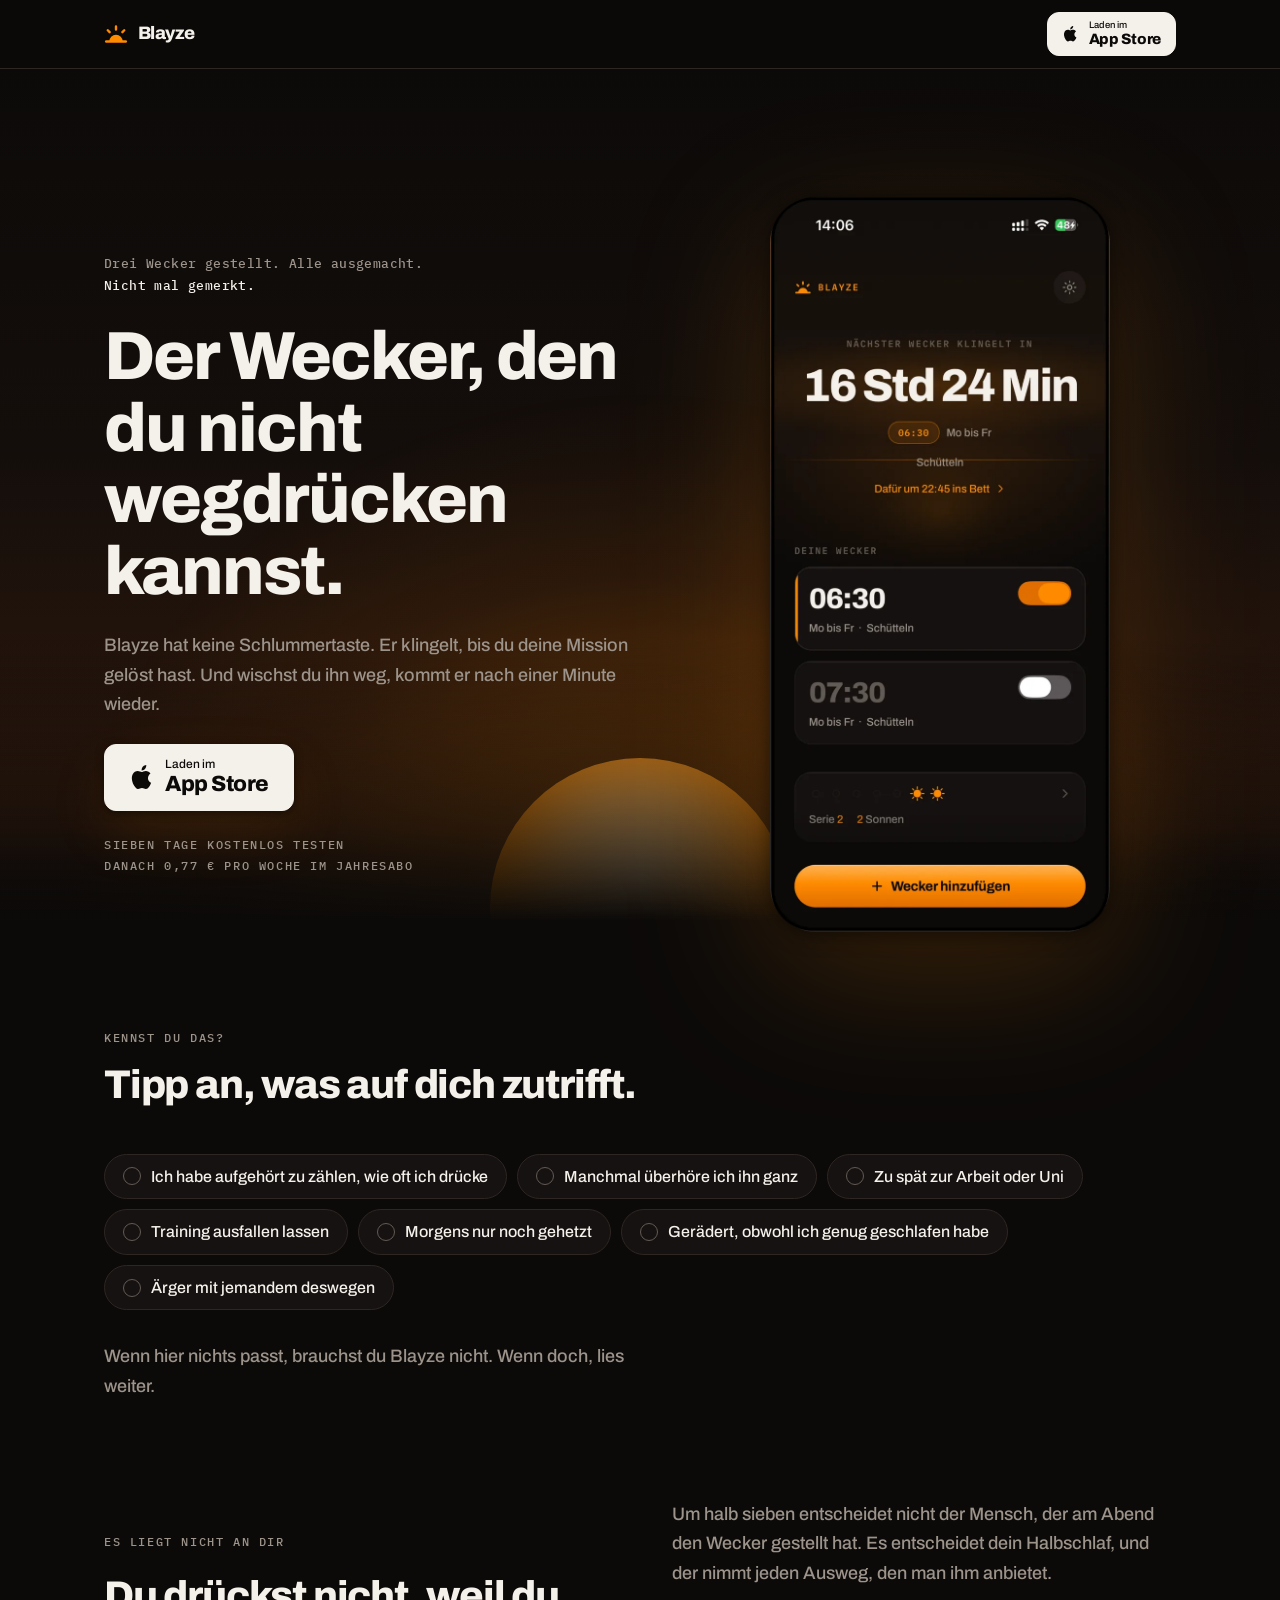
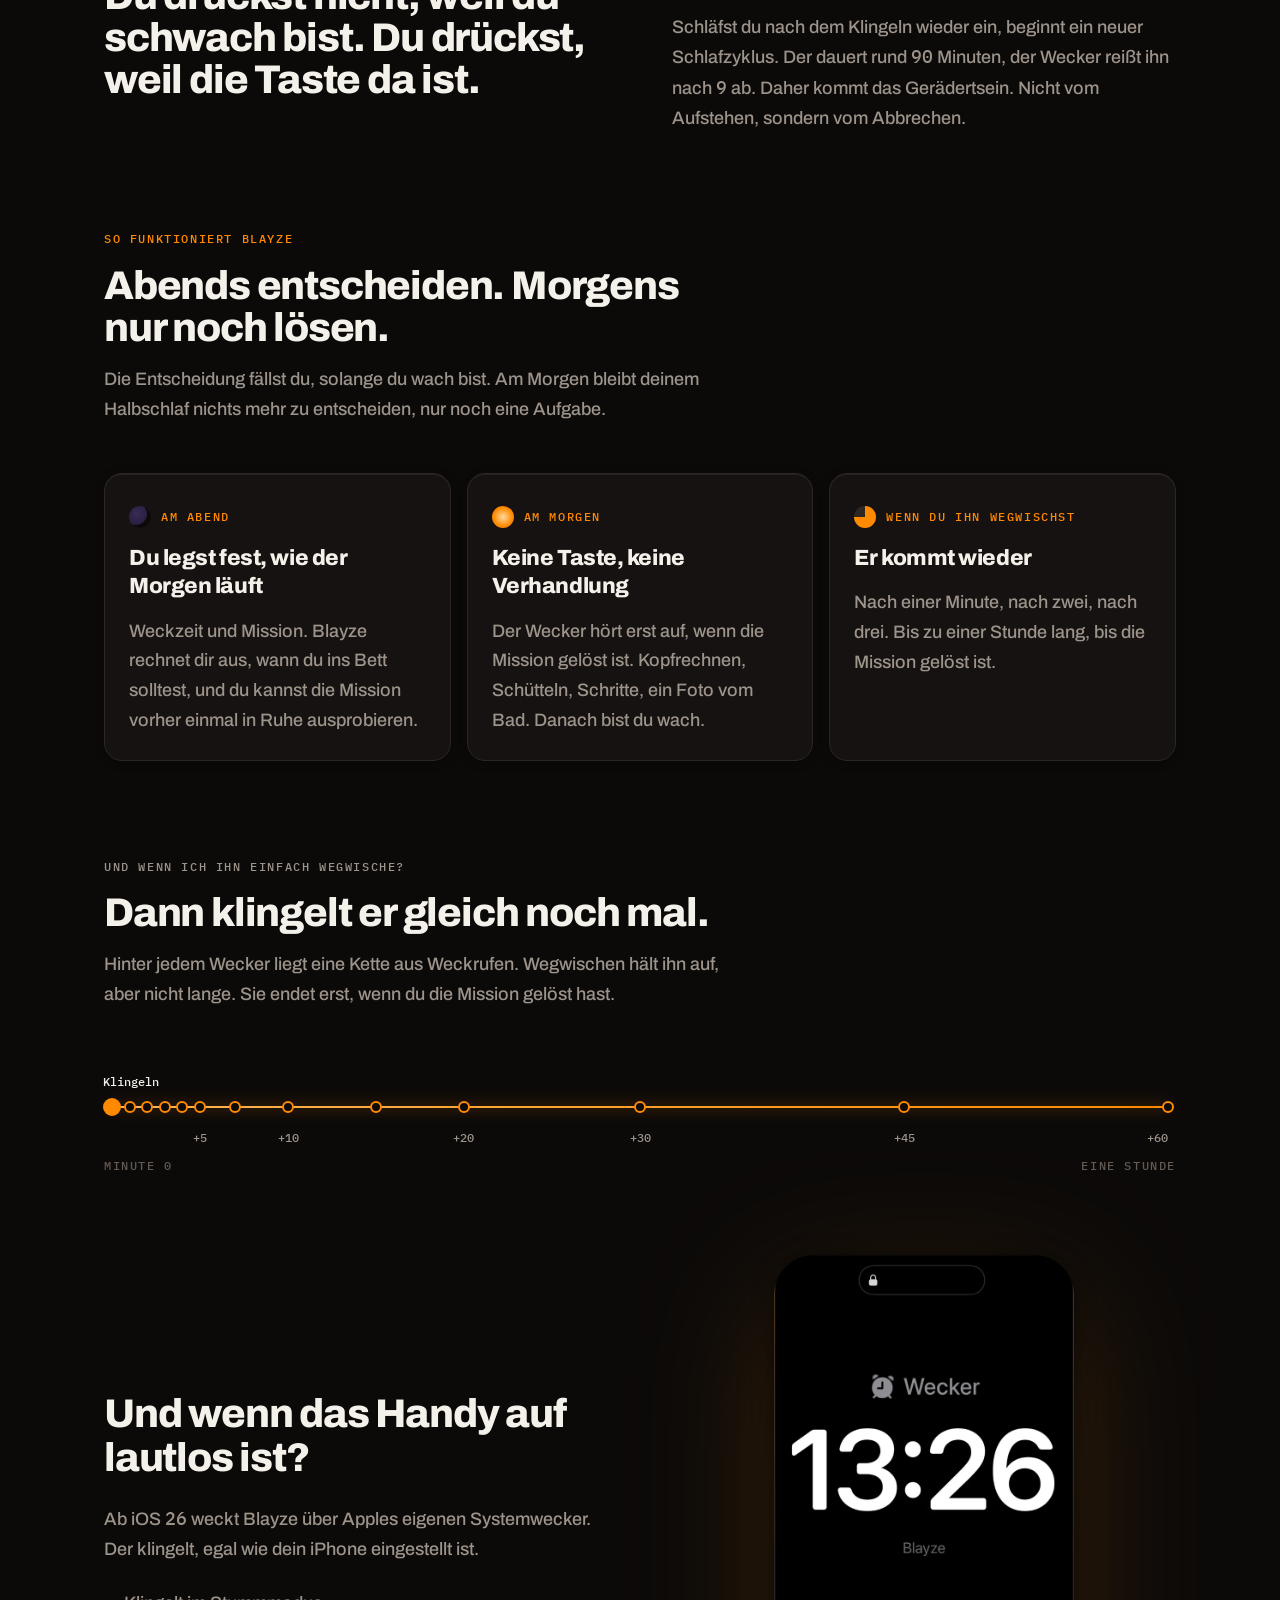
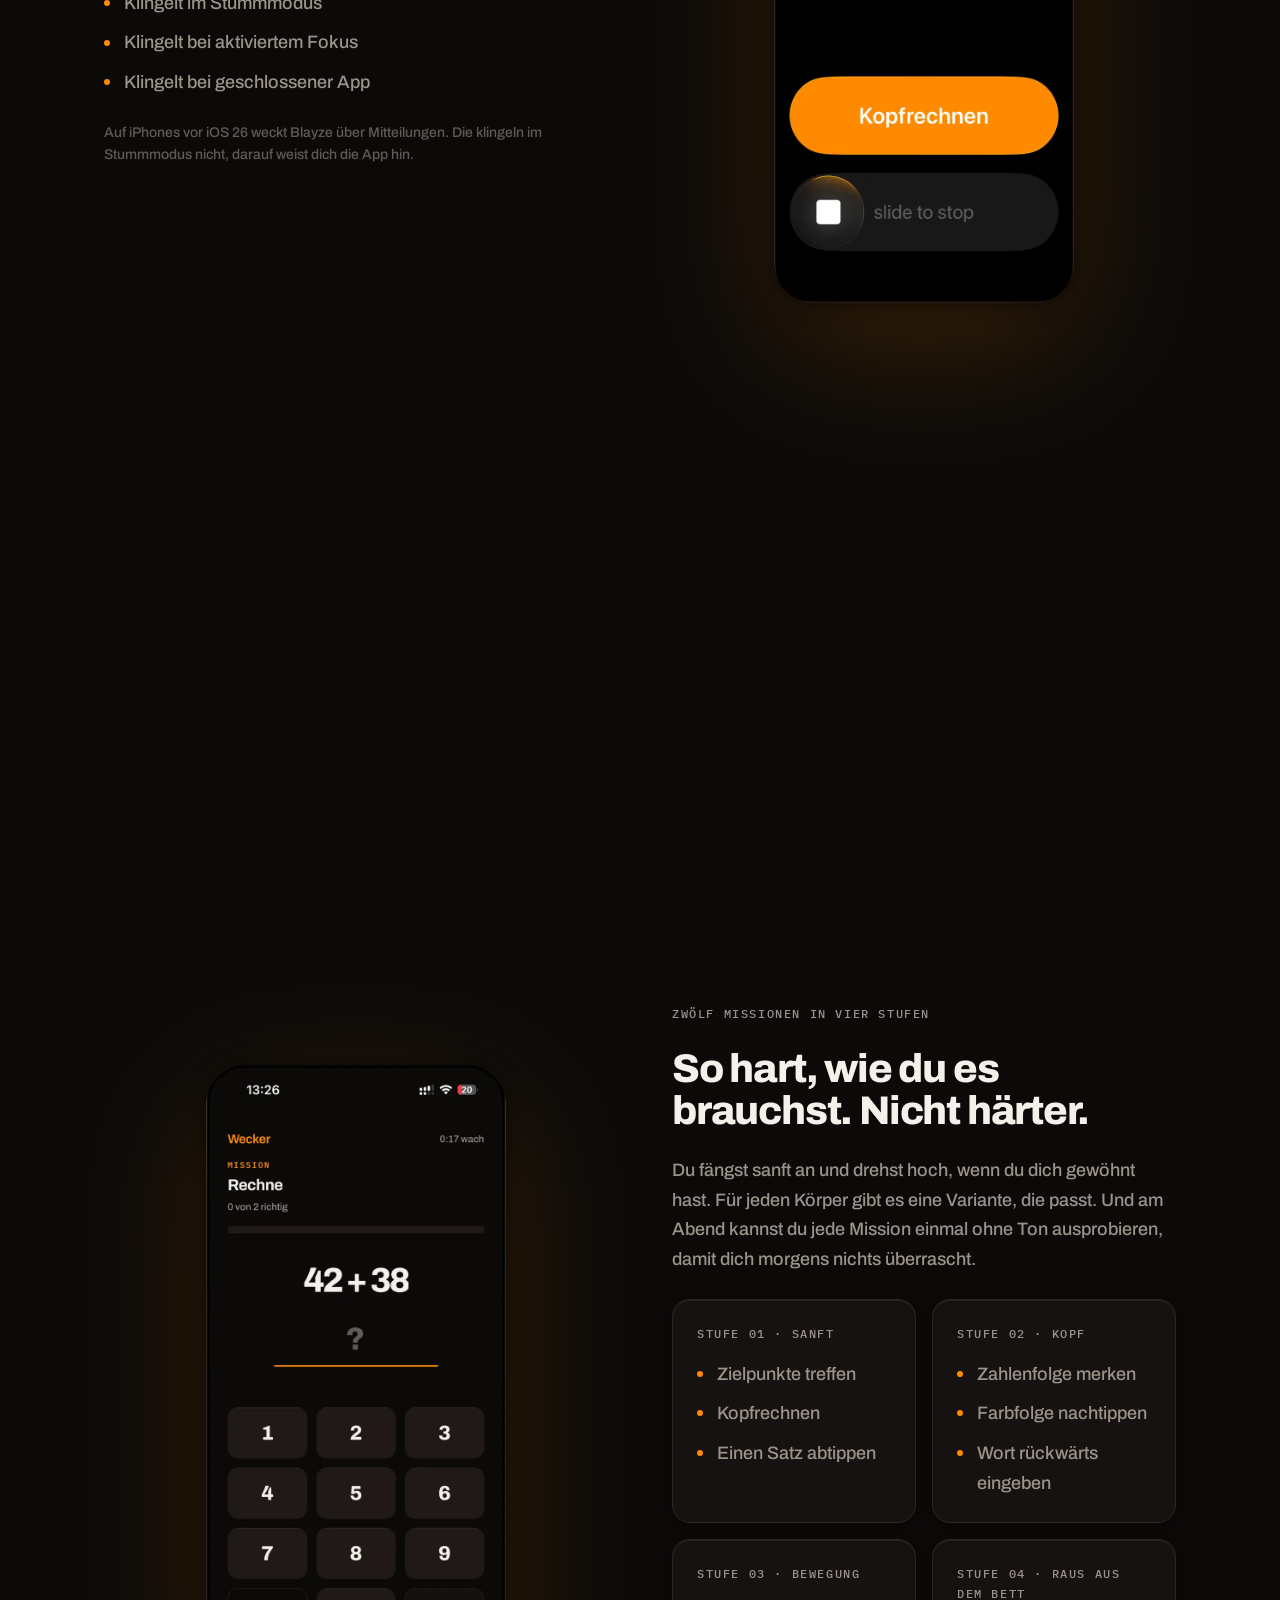
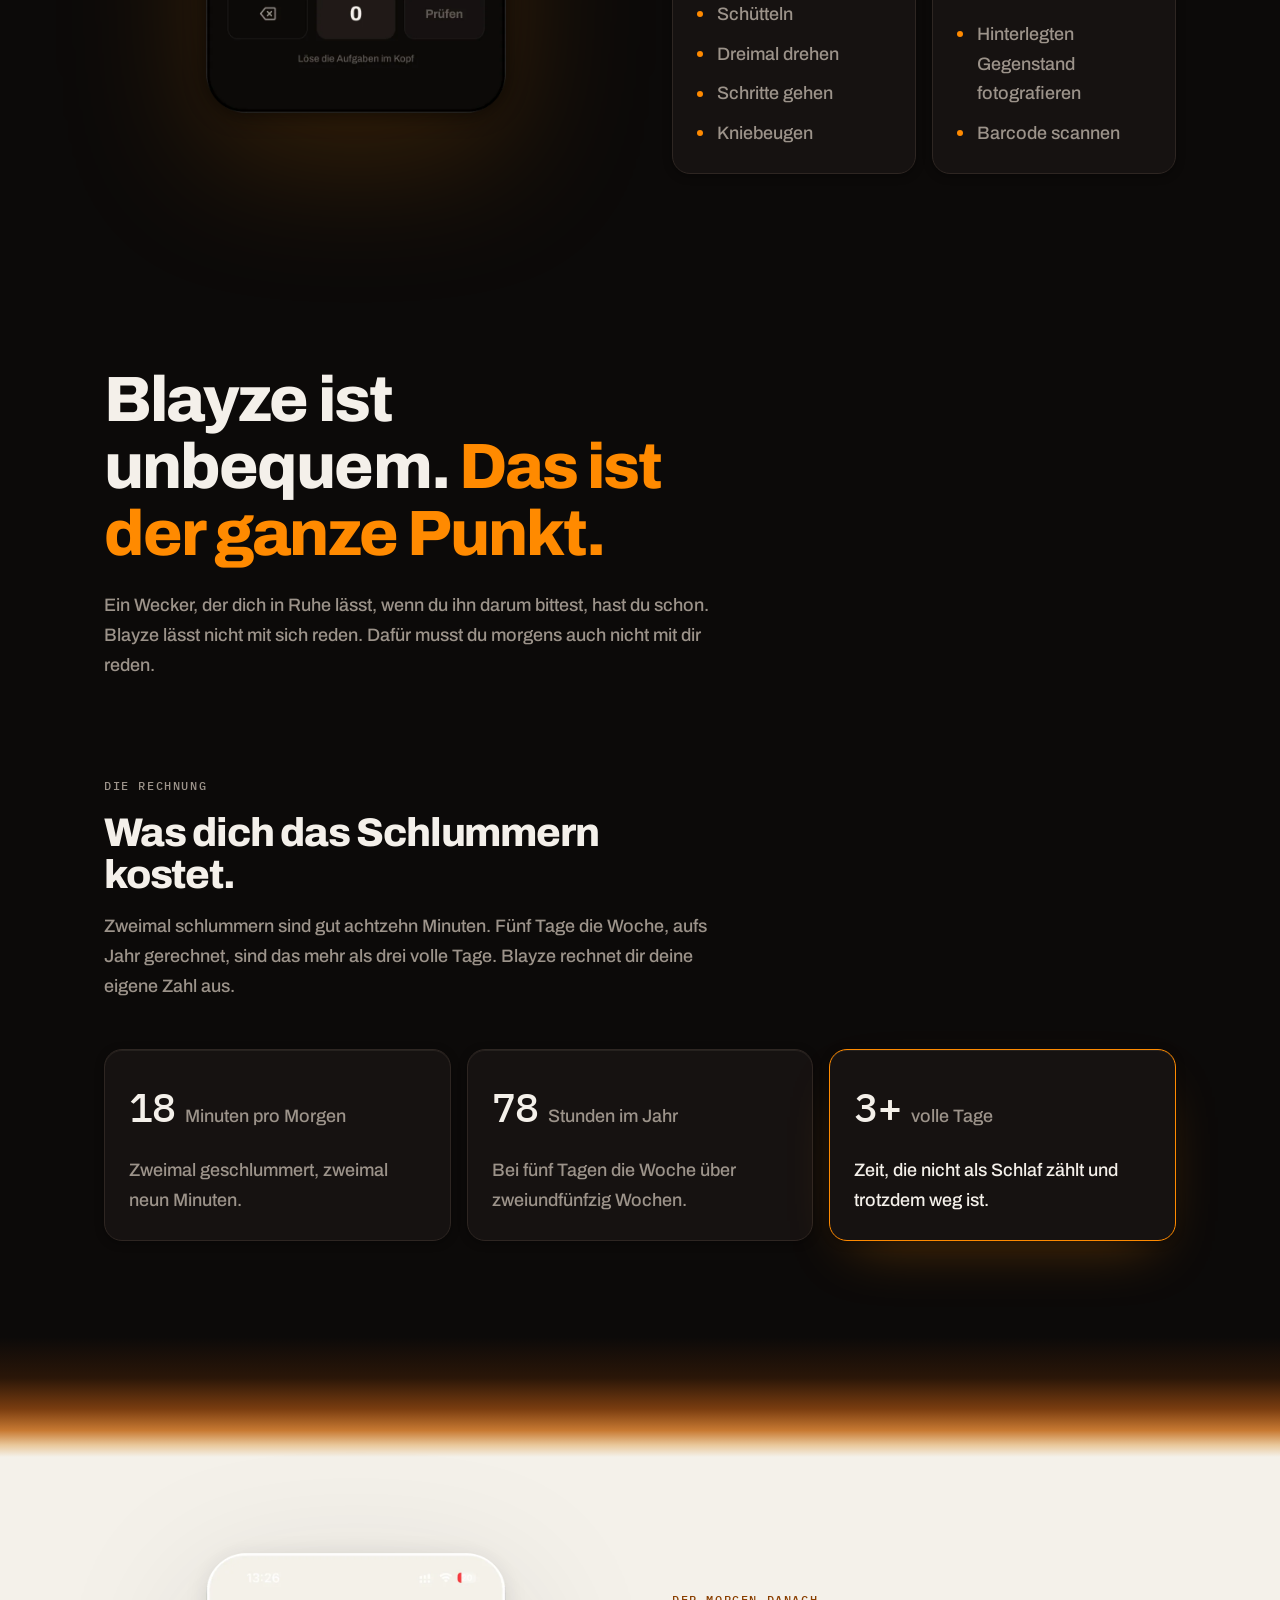
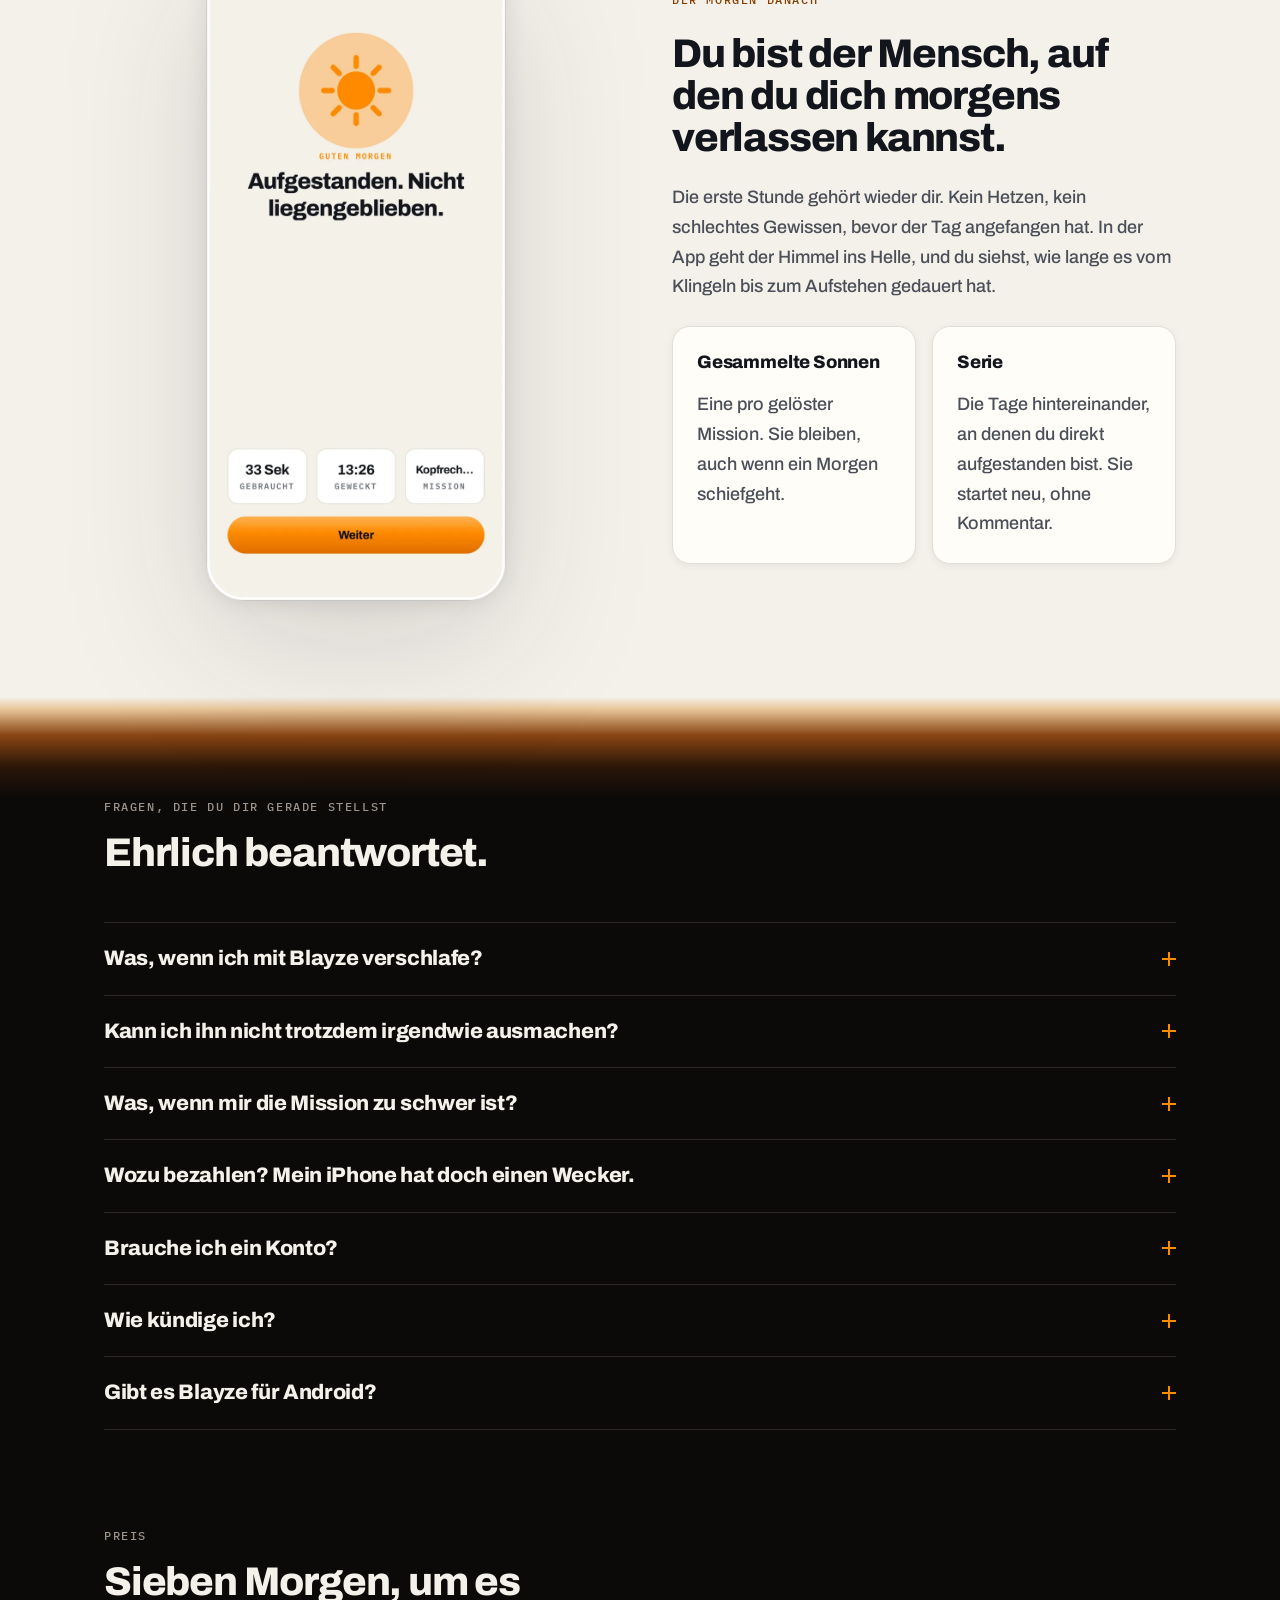
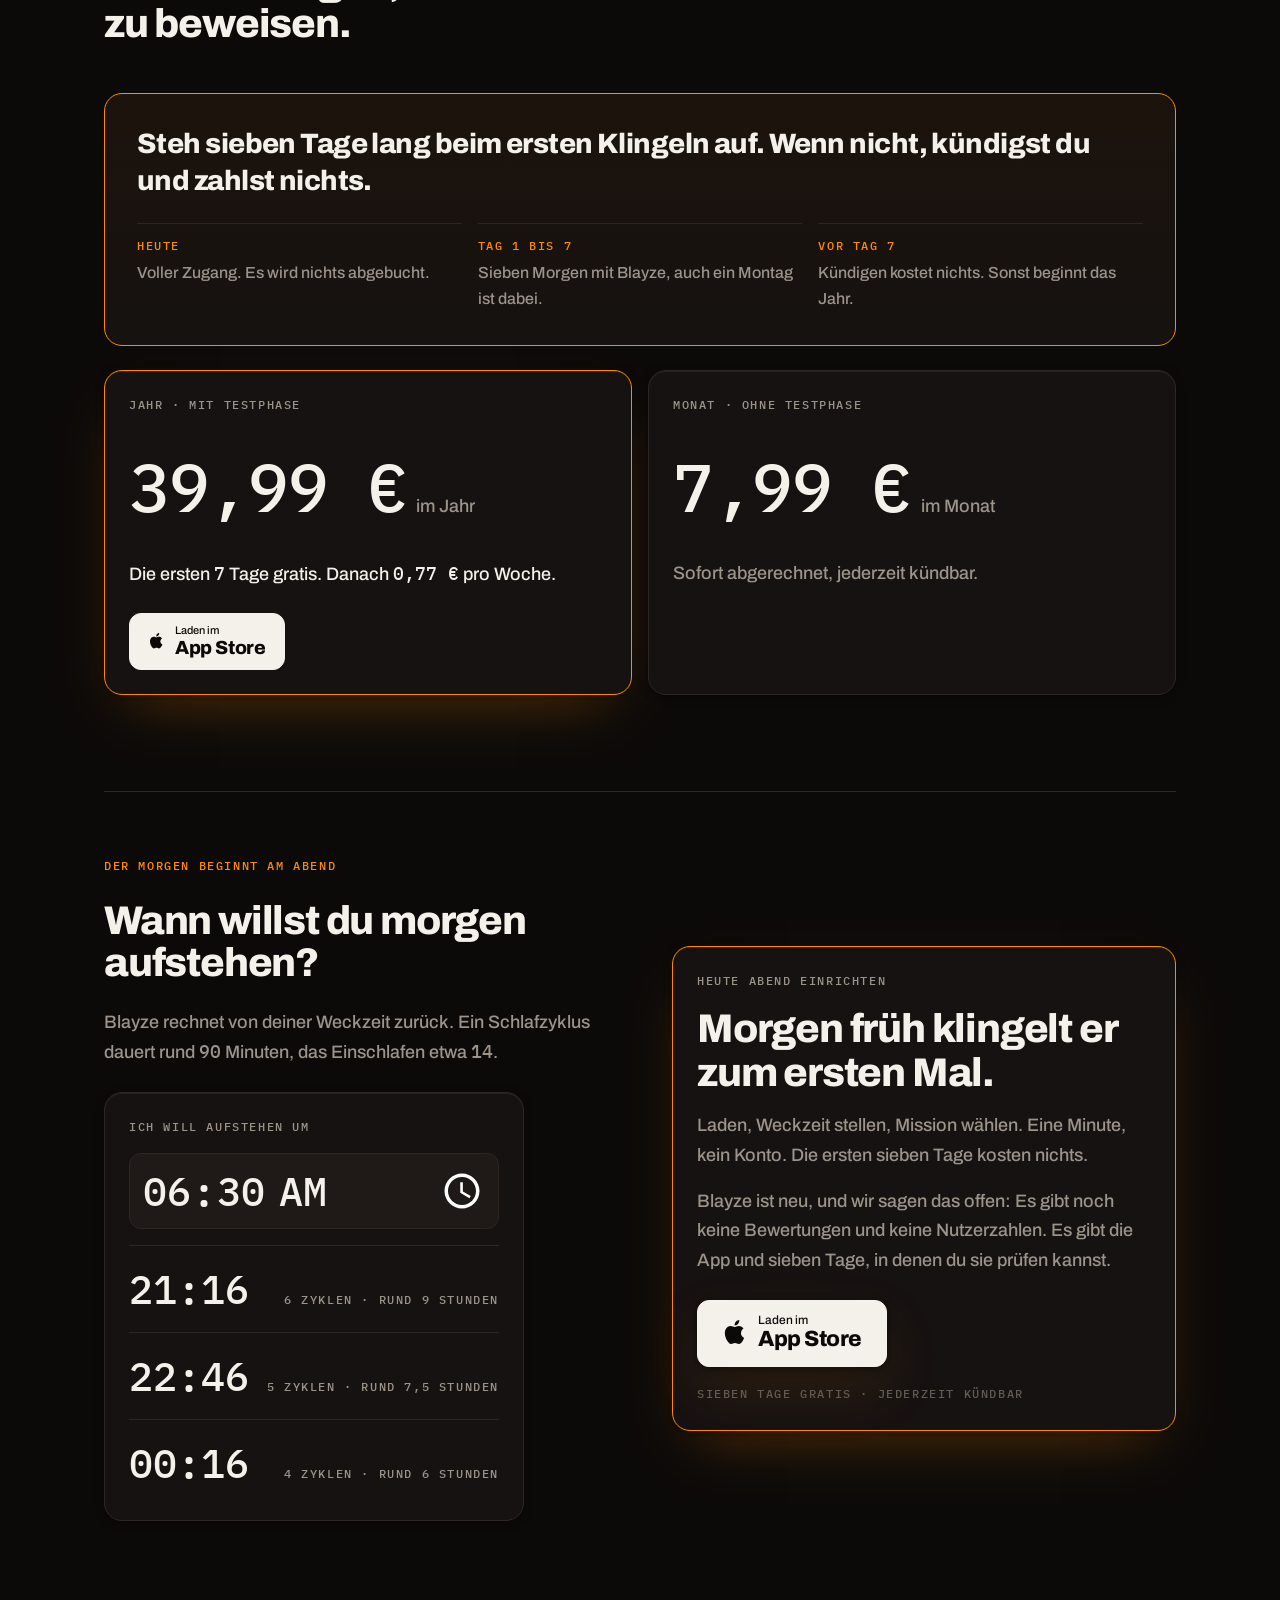
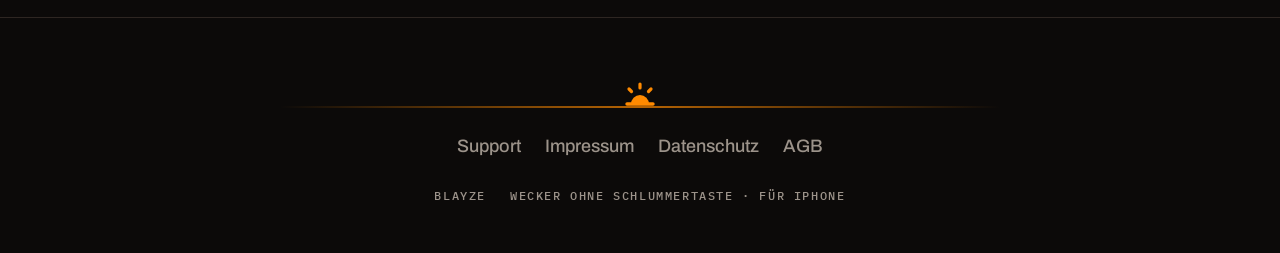
==== commit 3192de35: "Landingpage nach rotem Faden: Weckerkette, Einwände, Fragen, Kampagnenlinks, Smart Banner, og:image " ====
--- a/index.html
+++ b/index.html
@@ -4,18 +4,28 @@
 <meta charset="utf-8">
 <meta name="viewport" content="width=device-width, initial-scale=1, viewport-fit=cover">
 <title>Blayze. Der Wecker, den du nicht wegdrücken kannst.</title>
-<meta name="description" content="Blayze ist ein iPhone-Wecker ohne Schlummertaste. Er klingelt weiter, bis du deine Mission gelöst hast. Jetzt im App Store, sieben Tage kostenlos.">
+<meta name="description" content="Blayze ist ein iPhone-Wecker ohne Schlummertaste. Er klingelt, bis du deine Mission gelöst hast, und kommt wieder, wenn du ihn wegwischst. Sieben Tage kostenlos.">
+<link rel="canonical" href="https://blayzeapp.de/">
 <meta name="color-scheme" content="dark">
 <meta name="theme-color" content="#0C0A09">
+<meta name="apple-itunes-app" content="app-id=6809927492">
 <meta property="og:title" content="Blayze. Der Wecker, den du nicht wegdrücken kannst.">
-<meta property="og:description" content="Ein iPhone-Wecker ohne Schlummertaste. Er hört erst auf, wenn die Mission gelöst ist.">
+<meta property="og:description" content="Keine Schlummertaste. Er hört erst auf, wenn die Mission gelöst ist, und kommt wieder, wenn du ihn wegwischst.">
 <meta property="og:type" content="website">
+<meta property="og:url" content="https://blayzeapp.de/">
+<meta property="og:image" content="https://blayzeapp.de/og.jpg">
+<meta property="og:image:width" content="1200">
+<meta property="og:image:height" content="630">
+<meta property="og:locale" content="de_DE">
+<meta name="twitter:card" content="summary_large_image">
 <link rel="icon" href="favicon.svg" type="image/svg+xml">
-<link rel="icon" href="favicon-32.png" sizes="32x32" type="image/png">
 <link rel="apple-touch-icon" href="apple-touch-icon.png">
 <link rel="preconnect" href="https://fonts.googleapis.com">
 <link rel="preconnect" href="https://fonts.gstatic.com" crossorigin>
 <link href="https://fonts.googleapis.com/css2?family=Archivo:wght@500;800&family=IBM+Plex+Mono:wght@400;500&display=swap" rel="stylesheet">
+<script type="application/ld+json">
+{"@context":"https://schema.org","@type":"MobileApplication","name":"Blayze","operatingSystem":"iOS","applicationCategory":"LifestyleApplication","inLanguage":"de","description":"iPhone-Wecker ohne Schlummertaste. Er klingelt, bis eine Mission gelöst ist.","url":"https://blayzeapp.de/","downloadUrl":"https://apps.apple.com/de/app/id6809927492","offers":{"@type":"Offer","price":"0","priceCurrency":"EUR"}}
+</script>
 <style>
 :root{
   --ground:#0C0A09;
@@ -203,195 +213,269 @@
   .thumb{transition:none}
   .badge{transition:none}
 }
+
+/* ================= Neu im roten Faden ================= */
+.kicker{font-family:var(--mono);font-size:13px;letter-spacing:.4px;color:var(--ink-mid);line-height:1.7}
+.kicker b{color:var(--ink);font-weight:500}
+.sec-head{display:flex;flex-direction:column;gap:var(--s2);margin-bottom:var(--s5);max-width:62ch}
+
+/* Kennst du das */
+.chips{display:flex;flex-wrap:wrap;gap:10px}
+.chip{
+  font:inherit;font-size:16px;color:var(--ink);cursor:pointer;text-align:left;line-height:1.35;
+  background:var(--surface);border:1px solid var(--border);border-radius:999px;
+  padding:11px 18px;display:inline-flex;align-items:center;gap:10px;
+  transition:border-color .18s ease,background .18s ease;
+}
+.chip::before{content:"";width:16px;height:16px;border-radius:50%;border:1.5px solid var(--ink-low);flex:none;transition:all .18s ease}
+.chip[aria-pressed="true"]{border-color:var(--signal);background:#1E140D}
+.chip[aria-pressed="true"]::before{background:var(--signal);border-color:var(--signal);box-shadow:inset 0 0 0 3px #1E140D}
+.chip:hover{border-color:var(--ink-low)}
+.antwort{margin-top:var(--s4);min-height:3.4em;color:var(--ink-mid);max-width:56ch;transition:color .3s ease}
+.antwort.an{color:var(--ink)}
+.antwort strong{color:var(--signal);font-weight:800}
+
+/* Mechanismus */
+.mech{display:grid;gap:var(--s2);grid-template-columns:1fr}
+@media (min-width:860px){.mech{grid-template-columns:repeat(3,1fr)}}
+.mech .card{position:relative;padding:var(--s4) var(--s3) var(--s3)}
+.mech .when{font-family:var(--mono);font-size:var(--t-mono);letter-spacing:1.6px;text-transform:uppercase;color:var(--signal);display:flex;align-items:center;gap:10px}
+.mech .when i{display:block;width:22px;height:22px;border-radius:50%;flex:none}
+.mech .abend i{background:radial-gradient(circle at 35% 35%,#3A2A55,#1B1530);box-shadow:inset -4px -3px 0 #0C0A09}
+.mech .morgen i{background:radial-gradient(circle,#FFD9A0,var(--signal) 60%,var(--signal-deep))}
+.mech .danach i{background:conic-gradient(var(--signal) 0 75%,var(--border) 75%)}
+.mech h3{font-size:22px;letter-spacing:-0.02em}
+
+/* Weckerkette */
+.kette{position:relative;padding:var(--s5) 0 var(--s2)}
+.kette .bahn{position:relative;height:2px;background:var(--border);margin:0 8px}
+.kette .glut{position:absolute;left:0;top:0;height:2px;width:0;background:linear-gradient(90deg,var(--signal-lite),var(--signal));box-shadow:0 0 14px rgba(255,138,0,.7)}
+.kette.in .glut{animation:glut 3.6s cubic-bezier(.3,.6,.3,1) .2s forwards}
+@keyframes glut{to{width:100%}}
+.kette .glied{position:absolute;top:50%;width:12px;height:12px;margin:-6px 0 0 -6px;border-radius:50%;background:var(--ground);border:2px solid var(--signal)}
+.kette .glied.erst{width:18px;height:18px;margin:-9px 0 0 -9px;background:var(--signal)}
+.kette .zahl{position:absolute;top:22px;transform:translateX(-50%);font-family:var(--mono);font-size:12px;color:var(--ink-mid);white-space:nowrap}
+.kette .zahl.oben{top:-34px;color:var(--ink);transform:translateX(-9px)}
+.kette .zahl:last-of-type{transform:translateX(-100%)}
+.kette-unter{display:flex;justify-content:space-between;font-family:var(--mono);font-size:var(--t-mono);letter-spacing:1.6px;text-transform:uppercase;color:var(--ink-low);margin-top:48px}
+.fuss{font-size:14px;color:var(--ink-low);max-width:62ch;line-height:1.6}
+
+/* Was du schon versucht hast */
+.versuche{display:grid;gap:var(--s2);grid-template-columns:1fr}
+@media (min-width:860px){.versuche{grid-template-columns:repeat(3,1fr)}}
+.versuche .card .bricht{font-family:var(--mono);font-size:var(--t-mono);letter-spacing:1.6px;text-transform:uppercase;color:var(--ink-low)}
+.versuche .card h3{font-size:19px}
+.versuche .loesung{grid-column:1/-1;border-color:var(--signal);display:flex;flex-direction:column;gap:var(--s1)}
+@media (min-width:860px){.versuche .loesung{flex-direction:row;align-items:center;gap:var(--s4)}.versuche .loesung h3{flex:none}}
+
+/* Unbequem */
+.unbequem{padding:var(--s7) 0;text-align:left}
+.unbequem h2{font-size:clamp(34px,6.4vw,64px);max-width:16ch}
+.unbequem h2 em{font-style:normal;color:var(--signal)}
+
+/* Stimme */
+.stimme{display:grid;gap:var(--s4);grid-template-columns:1fr;align-items:start}
+@media (min-width:900px){.stimme{grid-template-columns:.9fr 1.1fr;gap:var(--s6)}}
+blockquote{margin:0;font-size:clamp(26px,4vw,40px);font-weight:800;letter-spacing:-0.03em;line-height:1.12}
+blockquote::before{content:"„";color:var(--signal)}
+blockquote::after{content:"“";color:var(--signal)}
+.entwurf{display:inline-block;font-family:var(--mono);font-size:11px;letter-spacing:1.4px;text-transform:uppercase;color:#1a0f00;background:#FFB454;border-radius:6px;padding:3px 8px}
+
+/* Fragen */
+.fragen{display:flex;flex-direction:column;border-top:1px solid var(--border)}
+.fragen details{border-bottom:1px solid var(--border)}
+.fragen summary{list-style:none;cursor:pointer;display:flex;justify-content:space-between;align-items:center;gap:var(--s3);padding:22px 0;font-weight:800;font-size:clamp(18px,2vw,21px);letter-spacing:-0.015em;line-height:1.3}
+.fragen summary::-webkit-details-marker{display:none}
+.fragen summary::after{content:"";flex:none;width:14px;height:14px;background:linear-gradient(var(--signal),var(--signal)) center/14px 2px no-repeat,linear-gradient(var(--signal),var(--signal)) center/2px 14px no-repeat;transition:transform .2s ease}
+.fragen details[open] summary::after{transform:rotate(45deg)}
+.fragen .a{padding:0 0 24px;color:var(--ink-mid);max-width:64ch;display:flex;flex-direction:column;gap:12px}
+
+/* Versprechen */
+.versprechen{border:1px solid var(--signal);border-radius:18px;padding:var(--s4);display:grid;gap:var(--s2);background:linear-gradient(180deg,#1C130C,var(--surface))}
+.versprechen h3{font-size:clamp(22px,3vw,28px);letter-spacing:-0.02em}
+.schritte{display:grid;gap:var(--s2);grid-template-columns:1fr;margin-top:var(--s1)}
+@media (min-width:700px){.schritte{grid-template-columns:repeat(3,1fr)}}
+.schritte div{border-top:1px solid var(--border);padding-top:12px;display:flex;flex-direction:column;gap:4px}
+.schritte b{font-family:var(--mono);font-weight:500;font-size:var(--t-mono);letter-spacing:1.6px;text-transform:uppercase;color:var(--signal)}
+.schritte span{color:var(--ink-mid);font-size:16px}
+@media (prefers-reduced-motion:reduce){.kette .glut{animation:none;width:100%}.chip,.chip::before{transition:none}}
 </style>
 </head>
 <body>
 
 <header class="hd">
   <div class="hd-in">
-    <a class="mark" href="#top">
-      <svg width="24" height="18" viewBox="0 2 32 24" fill="none" aria-hidden="true"><path d="M3 24H29" stroke="#FF8A00" stroke-width="3.4" stroke-linecap="round"/><path d="M7 24A9 9 0 0 1 25 24" fill="#FF8A00"/><path d="M16 4V8M27 9L24.5 11.5M5 9L7.5 11.5" stroke="#FF8A00" stroke-width="3.2" stroke-linecap="round"/></svg>
-      <span>Blayze</span>
-    </a>
-    <a class="badge store" href="#laden">
-      <svg width="17" height="20" viewBox="0 0 20 24" fill="none" aria-hidden="true"><path d="M14.6 12.6c0-2.4 1.9-3.6 2-3.7-1.1-1.6-2.8-1.8-3.4-1.9-1.5-.1-2.8.8-3.5.8-.7 0-1.8-.8-3-.8-1.6 0-3 .9-3.8 2.3-1.6 2.8-.4 7 1.2 9.3.8 1.1 1.7 2.4 2.9 2.3 1.2 0 1.6-.7 3-.7 1.4 0 1.8.7 3 .7 1.2 0 2-1.1 2.8-2.2.9-1.3 1.2-2.5 1.3-2.6-.1 0-2.5-1-2.5-3.5Z" fill="currentColor"/><path d="M12.4 5.2c.6-.8 1-1.8.9-2.9-.9 0-2 .6-2.7 1.4-.6.7-1 1.8-.9 2.8 1 .1 2-.5 2.7-1.3Z" fill="currentColor"/></svg>
-      <span class="lines"><span class="l1">Laden im</span><span class="l2">App Store</span></span>
-    </a>
+    <a class="mark" href="#top"><svg width="24" height="18" viewBox="0 2 32 24" fill="none" aria-hidden="true"><path d="M3 24H29" stroke="#FF8A00" stroke-width="3.4" stroke-linecap="round"/><path d="M7 24A9 9 0 0 1 25 24" fill="#FF8A00"/><path d="M16 4V8M27 9L24.5 11.5M5 9L7.5 11.5" stroke="#FF8A00" stroke-width="3.2" stroke-linecap="round"/></svg><span>Blayze</span></a>
+    <a class="badge store" data-ct="kopf" href="#laden"><svg width="17" height="20" viewBox="0 0 20 24" fill="none" aria-hidden="true"><path d="M14.6 12.6c0-2.4 1.9-3.6 2-3.7-1.1-1.6-2.8-1.8-3.4-1.9-1.5-.1-2.8.8-3.5.8-.7 0-1.8-.8-3-.8-1.6 0-3 .9-3.8 2.3-1.6 2.8-.4 7 1.2 9.3.8 1.1 1.7 2.4 2.9 2.3 1.2 0 1.6-.7 3-.7 1.4 0 1.8.7 3 .7 1.2 0 2-1.1 2.8-2.2.9-1.3 1.2-2.5 1.3-2.6-.1 0-2.5-1-2.5-3.5Z" fill="currentColor"/><path d="M12.4 5.2c.6-.8 1-1.8.9-2.9-.9 0-2 .6-2.7 1.4-.6.7-1 1.8-.9 2.8 1 .1 2-.5 2.7-1.3Z" fill="currentColor"/></svg><span class="lines"><span class="l1">Laden im</span><span class="l2">App Store</span></span></a>
   </div>
 </header>
 
 <main id="top">
 
-  <!-- 1 Held -->
+  <!-- 1 Held: erst Wiedererkennung, dann das Produkt -->
   <section class="hero">
-    <div class="horizon" aria-hidden="true">
-      <div class="sky"></div>
-      <div class="glow"></div>
-      <div class="sun"></div>
-      <div class="line"></div>
-      <div class="fade"></div>
-    </div>
+    <div class="horizon" aria-hidden="true"><div class="sky"></div><div class="glow"></div><div class="sun"></div><div class="line"></div><div class="fade"></div></div>
     <div class="wrap hero-grid">
       <div class="hero-copy">
-        <p class="eyebrow">Für iPhone · Jetzt im App Store</p>
+        <p class="kicker">Drei Wecker gestellt. Alle ausgemacht.<br><b>Nicht mal gemerkt.</b></p>
         <h1>Der Wecker, den du nicht wegdrücken kannst.</h1>
-        <p class="lede narrow">Blayze klingelt weiter. Er hört erst auf, wenn du deine Mission gelöst hast. Keine Taste, kein Aufschub.</p>
-        <a class="badge lg store" href="#laden">
-          <svg width="26" height="31" viewBox="0 0 20 24" fill="none" aria-hidden="true"><path d="M14.6 12.6c0-2.4 1.9-3.6 2-3.7-1.1-1.6-2.8-1.8-3.4-1.9-1.5-.1-2.8.8-3.5.8-.7 0-1.8-.8-3-.8-1.6 0-3 .9-3.8 2.3-1.6 2.8-.4 7 1.2 9.3.8 1.1 1.7 2.4 2.9 2.3 1.2 0 1.6-.7 3-.7 1.4 0 1.8.7 3 .7 1.2 0 2-1.1 2.8-2.2.9-1.3 1.2-2.5 1.3-2.6-.1 0-2.5-1-2.5-3.5Z" fill="currentColor"/><path d="M12.4 5.2c.6-.8 1-1.8.9-2.9-.9 0-2 .6-2.7 1.4-.6.7-1 1.8-.9 2.8 1 .1 2-.5 2.7-1.3Z" fill="currentColor"/></svg>
-          <span class="lines"><span class="l1">Laden im</span><span class="l2">App Store</span></span>
-        </a>
+        <p class="lede narrow">Blayze hat keine Schlummertaste. Er klingelt, bis du deine Mission gelöst hast. Und wischst du ihn weg, kommt er nach einer Minute wieder.</p>
+        <a class="badge lg store" data-ct="hero" href="#laden"><svg width="26" height="31" viewBox="0 0 20 24" fill="none" aria-hidden="true"><path d="M14.6 12.6c0-2.4 1.9-3.6 2-3.7-1.1-1.6-2.8-1.8-3.4-1.9-1.5-.1-2.8.8-3.5.8-.7 0-1.8-.8-3-.8-1.6 0-3 .9-3.8 2.3-1.6 2.8-.4 7 1.2 9.3.8 1.1 1.7 2.4 2.9 2.3 1.2 0 1.6-.7 3-.7 1.4 0 1.8.7 3 .7 1.2 0 2-1.1 2.8-2.2.9-1.3 1.2-2.5 1.3-2.6-.1 0-2.5-1-2.5-3.5Z" fill="currentColor"/><path d="M12.4 5.2c.6-.8 1-1.8.9-2.9-.9 0-2 .6-2.7 1.4-.6.7-1 1.8-.9 2.8 1 .1 2-.5 2.7-1.3Z" fill="currentColor"/></svg><span class="lines"><span class="l1">Laden im</span><span class="l2">App Store</span></span></a>
         <p class="meta">Sieben Tage kostenlos testen<br>Danach 0,77 € pro Woche im Jahresabo</p>
       </div>
       <div class="shot lg"><img src="screenshots/klein/start.webp" alt="Blayze Startbildschirm mit nächster Weckzeit"></div>
     </div>
   </section>
 
-  <!-- 2 Problem -->
+  <!-- 2 Kennst du das: die Worte aus dem Onboarding -->
   <section class="sec">
+    <div class="wrap">
+      <div class="sec-head">
+        <p class="eyebrow dim">Kennst du das?</p>
+        <h2>Tipp an, was auf dich zutrifft.</h2>
+      </div>
+      <div class="chips" id="chips">
+        <button class="chip" type="button" aria-pressed="false">Ich habe aufgehört zu zählen, wie oft ich drücke</button>
+        <button class="chip" type="button" aria-pressed="false">Manchmal überhöre ich ihn ganz</button>
+        <button class="chip" type="button" aria-pressed="false">Zu spät zur Arbeit oder Uni</button>
+        <button class="chip" type="button" aria-pressed="false">Training ausfallen lassen</button>
+        <button class="chip" type="button" aria-pressed="false">Morgens nur noch gehetzt</button>
+        <button class="chip" type="button" aria-pressed="false">Gerädert, obwohl ich genug geschlafen habe</button>
+        <button class="chip" type="button" aria-pressed="false">Ärger mit jemandem deswegen</button>
+      </div>
+      <p class="antwort" id="antwort" aria-live="polite">Wenn hier nichts passt, brauchst du Blayze nicht. Wenn doch, lies weiter.</p>
+    </div>
+  </section>
+
+  <!-- 3 Es liegt nicht an dir -->
+  <section class="sec" style="padding-top:0">
     <div class="wrap split">
       <div class="stack">
-        <p class="eyebrow dim">01 · Das Problem</p>
+        <p class="eyebrow dim">Es liegt nicht an dir</p>
         <h2>Du drückst nicht, weil du schwach bist. Du drückst, weil die Taste da ist.</h2>
       </div>
       <div class="stack">
-        <p class="lede">Schläfst du nach dem ersten Klingeln wieder ein, startet dein Körper einen neuen Schlafzyklus. Der dauert rund <span class="num">90</span> Minuten. Nach <span class="num">9</span> Minuten reißt der Wecker ihn mitten im Anlauf ab.</p>
-        <p class="lede">Daher kommt das Gerädertsein. Nicht vom Aufstehen, sondern vom Abbrechen. Wer dreimal schlummert, bricht dreimal ab.</p>
-        <div class="card">
-          <p class="eyebrow">Die Konsequenz</p>
-          <p style="color:var(--ink)">Blayze hat keine Schlummertaste. Nicht als Strafe, sondern damit die Entscheidung nicht jeden Morgen neu gefällt werden muss.</p>
-        </div>
-      </div>
-    </div>
-  </section>
-
-  <!-- 3 Einrichtung -->
-  <section class="sec" style="padding-top:0">
-    <div class="wrap">
-      <div class="stack rise" style="margin-bottom:var(--s4)">
-        <p class="eyebrow dim">02 · Einrichtung</p>
-        <h2 class="narrow">In einer Minute eingerichtet.</h2>
-        <p class="lede narrow">Drei Fragen, deine Mission, deine Weckzeit. Kein Konto, keine Anmeldung, keine E-Mail.</p>
-      </div>
-      <div class="split" style="align-items:center">
-      <div class="grid rise" style="gap:var(--s2)">
-        <div class="card">
-          <p class="eyebrow num">01</p>
-          <h3>Drei Fragen</h3>          <p>Wann willst du raus, wie hart darf es sein, was hält dich morgens auf.</p>
-        </div>
-        <div class="card">
-          <p class="eyebrow num">02</p>
-          <h3>Deine Mission</h3>
-          <p>Du wählst, was dich zuverlässig wach macht. Ändern kannst du das jederzeit.</p>
-        </div>
-        <div class="card">
-          <p class="eyebrow num">03</p>
-          <h3>Deine Weckzeit</h3>
-          <p>Stellen, fertig. Ab hier läuft Blayze, ohne dass du etwas verwaltest.</p>
-        </div>
-      </div>
-      <div class="shotcol rise">
-        <div class="shot"><img src="screenshots/klein/missionen.webp" alt="Auswahl der Mission in der Blayze App" loading="lazy"></div>
-      </div>
-      </div>
-    </div>
-  </section>
-
-  <!-- 4 Missionen -->
+        <p class="lede">Um halb sieben entscheidet nicht der Mensch, der am Abend den Wecker gestellt hat. Es entscheidet dein Halbschlaf, und der nimmt jeden Ausweg, den man ihm anbietet.</p>
+        <p class="lede">Schläfst du nach dem Klingeln wieder ein, beginnt ein neuer Schlafzyklus. Der dauert rund <span class="num">90</span> Minuten, der Wecker reißt ihn nach <span class="num">9</span> ab. Daher kommt das Gerädertsein. Nicht vom Aufstehen, sondern vom Abbrechen.</p>
+      </div>
+    </div>
+  </section>
+
+  <!-- 4 Der Mechanismus -->
+  <section class="sec" style="padding-top:0">
+    <div class="wrap">
+      <div class="sec-head rise">
+        <p class="eyebrow">So funktioniert Blayze</p>
+        <h2>Abends entscheiden. Morgens nur noch lösen.</h2>
+        <p class="lede">Die Entscheidung fällst du, solange du wach bist. Am Morgen bleibt deinem Halbschlaf nichts mehr zu entscheiden, nur noch eine Aufgabe.</p>
+      </div>
+      <div class="mech rise">
+        <div class="card abend"><p class="when"><i></i>Am Abend</p><h3>Du legst fest, wie der Morgen läuft</h3><p>Weckzeit und Mission. Blayze rechnet dir aus, wann du ins Bett solltest, und du kannst die Mission vorher einmal in Ruhe ausprobieren.</p></div>
+        <div class="card morgen"><p class="when"><i></i>Am Morgen</p><h3>Keine Taste, keine Verhandlung</h3><p>Der Wecker hört erst auf, wenn die Mission gelöst ist. Kopfrechnen, Schütteln, Schritte, ein Foto vom Bad. Danach bist du wach.</p></div>
+        <div class="card danach"><p class="when"><i></i>Wenn du ihn wegwischst</p><h3>Er kommt wieder</h3><p>Nach einer Minute, nach zwei, nach drei. Bis zu einer Stunde lang, bis die Mission gelöst ist.</p></div>
+      </div>
+    </div>
+  </section>
+
+  <!-- 5 Der Einwand Nummer eins -->
+  <section class="sec" style="padding-top:0">
+    <div class="wrap">
+      <div class="sec-head rise">
+        <p class="eyebrow dim">Und wenn ich ihn einfach wegwische?</p>
+        <h2>Dann klingelt er gleich noch mal.</h2>
+        <p class="lede">Hinter jedem Wecker liegt eine Kette aus Weckrufen. Wegwischen hält ihn auf, aber nicht lange. Sie endet erst, wenn du die Mission gelöst hast.</p>
+      </div>
+      <div class="kette rise" id="kette" aria-label="Weckerkette: Klingeln, dann nach 1, 2, 3, 4, 5, 7, 10, 15, 20, 30, 45 und 60 Minuten erneut">
+        <div class="bahn"><div class="glut"></div><span class="glied erst" style="left:0.000%"></span><span class="glied" style="left:1.667%"></span><span class="glied" style="left:3.333%"></span><span class="glied" style="left:5.000%"></span><span class="glied" style="left:6.667%"></span><span class="glied" style="left:8.333%"></span><span class="glied" style="left:11.667%"></span><span class="glied" style="left:16.667%"></span><span class="glied" style="left:25.000%"></span><span class="glied" style="left:33.333%"></span><span class="glied" style="left:50.000%"></span><span class="glied" style="left:75.000%"></span><span class="glied" style="left:100.000%"></span><span class="zahl oben" style="left:0.000%">Klingeln</span><span class="zahl" style="left:8.333%">+5</span><span class="zahl" style="left:16.667%">+10</span><span class="zahl" style="left:33.333%">+20</span><span class="zahl" style="left:50.000%">+30</span><span class="zahl" style="left:75.000%">+45</span><span class="zahl" style="left:100.000%">+60</span></div>
+        <div class="kette-unter"><span>Minute 0</span><span>Eine Stunde</span></div>
+      </div>
+      <div class="split" style="margin-top:var(--s6)">
+        <div class="stack">
+          <h3 style="font-size:var(--t-title);letter-spacing:-0.03em;line-height:1.1">Und wenn das Handy auf lautlos ist?</h3>
+          <p class="lede">Ab iOS <span class="num">26</span> weckt Blayze über Apples eigenen Systemwecker. Der klingelt, egal wie dein iPhone eingestellt ist.</p>
+          <ul class="plain">
+            <li>Klingelt im Stummmodus</li>
+            <li>Klingelt bei aktiviertem Fokus</li>
+            <li>Klingelt bei geschlossener App</li>
+          </ul>
+          <p class="fuss">Auf iPhones vor iOS 26 weckt Blayze über Mitteilungen. Die klingeln im Stummmodus nicht, darauf weist dich die App hin.</p>
+        </div>
+        <div class="shotcol rise"><div class="shot"><img src="screenshots/klein/sperrbildschirm.webp" alt="Blayze auf dem Sperrbildschirm" loading="lazy"></div></div>
+      </div>
+    </div>
+  </section>
+
+  <!-- 6 Der Status quo -->
+  <section class="sec" style="padding-top:0">
+    <div class="wrap">
+      <div class="sec-head rise">
+        <p class="eyebrow dim">Was du schon versucht hast</p>
+        <h2>Jeder Trick hat eine Lücke. Dein Halbschlaf findet sie.</h2>
+      </div>
+      <div class="versuche rise">
+        <div class="card"><p class="bricht">Versuch</p><h3>Drei Wecker hintereinander</h3><p>Nach einer Woche drückst du alle drei aus, ohne richtig wach zu werden. Mehr Wecker trainieren nur das Ausmachen.</p></div>
+        <div class="card"><p class="bricht">Versuch</p><h3>Handy ans andere Ende des Zimmers</h3><p>Du stehst auf, machst aus und legst dich wieder hin. Zwei Schritte reichen nicht, um wach zu werden.</p></div>
+        <div class="card"><p class="bricht">Versuch</p><h3>Einfach mehr Disziplin</h3><p>Hält, solange der Abend gut war. Am ersten müden Morgen gewinnt wieder die Taste.</p></div>
+        <div class="card loesung"><h3>Blayze nimmt die Lücke weg.</h3><p style="color:var(--ink)">Keine Taste, die man im Halbschlaf trifft. Ausmachen geht nur, indem du wach wirst.</p></div>
+      </div>
+    </div>
+  </section>
+
+  <!-- 7 Missionen, und die Angst vor zu hart -->
   <section class="sec" style="padding-top:0">
     <div class="wrap split rev">
-      <div class="shotcol rise">
-        <div class="shot"><img src="screenshots/klein/rechner.webp" alt="Mission Kopfrechnen mit Ziffernblock" loading="lazy"></div>
-      </div>
+      <div class="shotcol rise"><div class="shot"><img src="screenshots/klein/rechner.webp" alt="Mission Kopfrechnen mit Ziffernblock" loading="lazy"></div></div>
       <div class="stack">
-        <p class="eyebrow dim">03 · Zwölf Missionen</p>
-        <h2>Vier Stufen. Du drehst hoch, wenn du dich gewöhnt hast.</h2>
+        <p class="eyebrow dim">Zwölf Missionen in vier Stufen</p>
+        <h2>So hart, wie du es brauchst. Nicht härter.</h2>
+        <p class="lede">Du fängst sanft an und drehst hoch, wenn du dich gewöhnt hast. Für jeden Körper gibt es eine Variante, die passt. Und am Abend kannst du jede Mission einmal ohne Ton ausprobieren, damit dich morgens nichts überrascht.</p>
         <div class="grid g2" style="width:100%">
-          <div class="card">
-            <p class="eyebrow num">Stufe 01 · Sanft</p>
-            <ul class="plain"><li>Zielpunkte treffen</li><li>Kopfrechnen</li><li>Einen Satz abtippen</li></ul>
-          </div>
-          <div class="card">
-            <p class="eyebrow num">Stufe 02 · Kopf</p>
-            <ul class="plain"><li>Zahlenfolge merken</li><li>Farbfolge nachtippen</li><li>Wort rückwärts eingeben</li></ul>
-          </div>
-          <div class="card">
-            <p class="eyebrow num">Stufe 03 · Bewegung</p>
-            <ul class="plain"><li>Schütteln</li><li>Dreimal drehen</li><li>Schritte gehen</li><li>Kniebeugen</li></ul>
-          </div>
-          <div class="card">
-            <p class="eyebrow num">Stufe 04 · Raus aus dem Bett</p>
-            <ul class="plain"><li>Hinterlegten Gegenstand fotografieren</li><li>Barcode scannen</li></ul>
-          </div>
-        </div>
-      </div>
-    </div>
-  </section>
-
-  <!-- 5 Lebenszeit -->
-  <section class="sec" style="padding-top:0">
-    <div class="wrap">
-      <div class="stack rise" style="margin-bottom:var(--s4)">
-        <p class="eyebrow dim">04 · Die Rechnung</p>
-        <h2 class="narrow">Es gibt dir Lebenszeit zurück.</h2>
-        <p class="lede narrow">Zweimal schlummern sind gut achtzehn Minuten. Fünf Tage die Woche, aufs Jahr gerechnet, sind das mehr als drei volle Tage. Blayze rechnet dir deine persönliche Zahl aus.</p>
+          <div class="card"><p class="eyebrow num">Stufe 01 · Sanft</p><ul class="plain"><li>Zielpunkte treffen</li><li>Kopfrechnen</li><li>Einen Satz abtippen</li></ul></div>
+          <div class="card"><p class="eyebrow num">Stufe 02 · Kopf</p><ul class="plain"><li>Zahlenfolge merken</li><li>Farbfolge nachtippen</li><li>Wort rückwärts eingeben</li></ul></div>
+          <div class="card"><p class="eyebrow num">Stufe 03 · Bewegung</p><ul class="plain"><li>Schütteln</li><li>Dreimal drehen</li><li>Schritte gehen</li><li>Kniebeugen</li></ul></div>
+          <div class="card"><p class="eyebrow num">Stufe 04 · Raus aus dem Bett</p><ul class="plain"><li>Hinterlegten Gegenstand fotografieren</li><li>Barcode scannen</li></ul></div>
+        </div>
+      </div>
+    </div>
+  </section>
+
+  <!-- 8 Unbequem als Versprechen -->
+  <section class="unbequem">
+    <div class="wrap stack">
+      <h2>Blayze ist unbequem. <em>Das ist der ganze Punkt.</em></h2>
+      <p class="lede narrow">Ein Wecker, der dich in Ruhe lässt, wenn du ihn darum bittest, hast du schon. Blayze lässt nicht mit sich reden. Dafür musst du morgens auch nicht mit dir reden.</p>
+    </div>
+  </section>
+
+  <!-- 9 Die Rechnung -->
+  <section class="sec" style="padding-top:0">
+    <div class="wrap">
+      <div class="sec-head rise">
+        <p class="eyebrow dim">Die Rechnung</p>
+        <h2>Was dich das Schlummern kostet.</h2>
+        <p class="lede">Zweimal schlummern sind gut achtzehn Minuten. Fünf Tage die Woche, aufs Jahr gerechnet, sind das mehr als drei volle Tage. Blayze rechnet dir deine eigene Zahl aus.</p>
       </div>
       <div class="grid g3 rise">
-        <div class="card">
-          <p class="price"><span class="big">18</span><span class="lede">Minuten pro Morgen</span></p>
-          <p>Zweimal geschlummert, zweimal neun Minuten.</p>
-        </div>
-        <div class="card">
-          <p class="price"><span class="big">78</span><span class="lede">Stunden im Jahr</span></p>
-          <p>Bei fünf Tagen die Woche über zweiundfünfzig Wochen.</p>
-        </div>
-        <div class="card lead">
-          <p class="price"><span class="big">3+</span><span class="lede">volle Tage</span></p>
-          <p style="color:var(--ink)">Zeit, die nicht als Schlaf zählt und trotzdem weg ist.</p>
-        </div>
-      </div>
-    </div>
-  </section>
-
-  <!-- 6 Sperrbildschirm -->
-  <section class="sec" style="padding-top:0">
-    <div class="wrap split">
-      <div class="stack">
-        <p class="eyebrow dim">05 · Der Sperrbildschirm</p>
-        <h2>Dein iPhone weckt dich. Blayze holt dich raus.</h2>
-        <p class="lede">Ab iOS <span class="num">26</span> nutzt Blayze Apples eigene Weckfunktion. Das System sorgt dafür, dass du gehört wirst. Blayze sorgt dafür, dass du danach nicht wieder liegst.</p>
-        <ul class="plain">
-          <li>Klingelt im Stummmodus</li>
-          <li>Klingelt bei aktiviertem Fokus</li>
-          <li>Klingelt bei geschlossener App</li>
-        </ul>
-      </div>
-      <div class="shotcol rise">
-        <div class="shot"><img src="screenshots/klein/sperrbildschirm.webp" alt="Blayze auf dem Sperrbildschirm" loading="lazy"></div>
+        <div class="card"><p class="price"><span class="big">18</span><span class="lede">Minuten pro Morgen</span></p><p>Zweimal geschlummert, zweimal neun Minuten.</p></div>
+        <div class="card"><p class="price"><span class="big">78</span><span class="lede">Stunden im Jahr</span></p><p>Bei fünf Tagen die Woche über zweiundfünfzig Wochen.</p></div>
+        <div class="card lead"><p class="price"><span class="big">3+</span><span class="lede">volle Tage</span></p><p style="color:var(--ink)">Zeit, die nicht als Schlaf zählt und trotzdem weg ist.</p></div>
       </div>
     </div>
   </section>
 
   <div class="dawn" aria-hidden="true"></div>
 
-  <!-- 7 Der Morgen danach -->
+  <!-- 10 Der Morgen danach: der Wunsch -->
   <section class="sec morning">
     <div class="wrap split rev">
-      <div class="shotcol rise">
-        <div class="shot"><img src="screenshots/klein/morgen.webp" alt="Blayze Morgenbildschirm nach gelöster Mission" loading="lazy"></div>
-      </div>
+      <div class="shotcol rise"><div class="shot"><img src="screenshots/klein/morgen.webp" alt="Blayze Morgenbildschirm nach gelöster Mission" loading="lazy"></div></div>
       <div class="stack">
-        <p class="eyebrow">06 · Der Morgen danach</p>
-        <h2>Mission gelöst. Die Sonne steht.</h2>
-        <p>In der App geht der Himmel jetzt ins Helle. Du siehst, wie lange es vom ersten Klingeln bis zum Aufstehen gedauert hat, und du bekommst eine Sonne dafür.</p>
+        <p class="eyebrow">Der Morgen danach</p>
+        <h2>Du bist der Mensch, auf den du dich morgens verlassen kannst.</h2>
+        <p>Die erste Stunde gehört wieder dir. Kein Hetzen, kein schlechtes Gewissen, bevor der Tag angefangen hat. In der App geht der Himmel ins Helle, und du siehst, wie lange es vom Klingeln bis zum Aufstehen gedauert hat.</p>
         <div class="grid g2" style="width:100%">
-          <div class="card">
-            <h3>Gesammelte Sonnen</h3>
-            <p>Eine pro gelöster Mission. Sie bleiben, auch wenn ein Morgen schiefgeht.</p>
-          </div>
-          <div class="card">
-            <h3>Serie</h3>
-            <p>Die Tage hintereinander, an denen du direkt aufgestanden bist. Sie startet neu, ohne Kommentar.</p>
-          </div>
+          <div class="card"><h3>Gesammelte Sonnen</h3><p>Eine pro gelöster Mission. Sie bleiben, auch wenn ein Morgen schiefgeht.</p></div>
+          <div class="card"><h3>Serie</h3><p>Die Tage hintereinander, an denen du direkt aufgestanden bist. Sie startet neu, ohne Kommentar.</p></div>
         </div>
       </div>
     </div>
@@ -399,70 +483,77 @@
 
   <div class="dusk" aria-hidden="true"></div>
 
-  <!-- 8 Schlafrechner -->
-  <section class="sec">
-    <div class="wrap split">
-      <div class="stack">
-        <p class="eyebrow dim">07 · Schlafrechner</p>
-        <h2>Der Morgen beginnt am Abend.</h2>
-        <p class="lede">Blayze rechnet von deiner Weckzeit zurück und erinnert dich, wenn es Zeit ins Bett ist. Ein Schlafzyklus dauert rund <span class="num">90</span> Minuten, das Einschlafen etwa <span class="num">14</span>.</p>
-        <div class="card" style="width:100%;max-width:420px">
-          <label class="eyebrow dim" for="wake" style="display:block">Ich will aufstehen um</label>
-          <input id="wake" type="time" value="06:30" style="font-family:var(--mono);font-size:var(--t-title);font-weight:500;padding:10px 12px;border:1px solid var(--border);border-radius:12px;background:var(--surface-hi);color:var(--ink);width:100%;min-height:56px;accent-color:var(--signal)">
-          <div id="beds" style="display:flex;flex-direction:column;gap:10px"></div>
-        </div>
-      </div>
-      <div class="shotcol rise">
-        <div class="shot"><img src="screenshots/klein/schlafrechner.webp" alt="Schlafrechner mit Bettzeit in der Blayze App" loading="lazy"></div>
-      </div>
-    </div>
-  </section>
-
-  <!-- 9 Preis -->
-  <section class="sec" style="padding-top:0">
-    <div class="wrap">
-      <div class="stack rise" style="margin-bottom:var(--s4)">
-        <p class="eyebrow dim">08 · Preis</p>
-        <h2 class="narrow">Offen gerechnet, jederzeit kündbar.</h2>
-      </div>
-      <div class="grid g2 rise">
+  <!-- 12 Fragen -->
+  <section class="sec" style="padding-top:0">
+    <div class="wrap">
+      <div class="sec-head">
+        <p class="eyebrow dim">Fragen, die du dir gerade stellst</p>
+        <h2>Ehrlich beantwortet.</h2>
+      </div>
+      <div class="fragen">
+        <details><summary>Was, wenn ich mit Blayze verschlafe?</summary><div class="a"><p>Ab iOS 26 weckt dich Apples eigener Systemwecker, auch auf lautlos, im Fokus und bei geschlossener App. Die App zeigt dir außerdem, was du noch einstellen solltest, damit er sicher klingelt, zum Beispiel das Handy über Nacht zu laden.</p><p>Für Tage, an denen es wirklich zählt, gibt es kritische Tage: doppelte Mission und eine Vorwarnung am Abend.</p></div></details>
+        <details><summary>Kann ich ihn nicht trotzdem irgendwie ausmachen?</summary><div class="a"><p>Wegwischen bringt nichts, er kommt nach einer Minute wieder. Wer es unbedingt will, kann natürlich das iPhone ausschalten oder die App löschen. Um halb sieben im Halbschlaf ist Aufstehen aber der kürzere Weg. Genau dafür ist Blayze gebaut.</p></div></details>
+        <details><summary>Was, wenn mir die Mission zu schwer ist?</summary><div class="a"><p>Du wählst die Stufe selbst und kannst sie jederzeit ändern. Am Abend probierst du die Mission einmal ohne Ton aus. Für jeden Körper gibt es eine Variante, die passt, niemand muss morgens Kniebeugen machen.</p></div></details>
+        <details><summary>Wozu bezahlen? Mein iPhone hat doch einen Wecker.</summary><div class="a"><p>Der hat eine Schlummertaste, und an der scheitert der Morgen. Blayze kostet im Jahresabo 0,77 € pro Woche. Rechne dagegen, was dich achtzehn Minuten jeden Morgen kosten.</p></div></details>
+        <details><summary>Brauche ich ein Konto?</summary><div class="a"><p>Nein. Kein Konto, keine Anmeldung, keine E-Mail. Deine Wecker liegen auf deinem iPhone.</p></div></details>
+        <details><summary>Wie kündige ich?</summary><div class="a"><p>In den Einstellungen deines iPhones unter Abos, mit zwei Tipps. Kündigst du in den ersten sieben Tagen, wird nichts abgebucht.</p></div></details>
+        <details><summary>Gibt es Blayze für Android?</summary><div class="a"><p>Im Moment nur für iPhone.</p></div></details>
+      </div>
+    </div>
+  </section>
+
+  <!-- 13 Preis mit Risikoumkehr -->
+  <section class="sec" style="padding-top:0">
+    <div class="wrap">
+      <div class="sec-head rise">
+        <p class="eyebrow dim">Preis</p>
+        <h2>Sieben Morgen, um es zu beweisen.</h2>
+      </div>
+      <div class="versprechen rise">
+        <h3>Steh sieben Tage lang beim ersten Klingeln auf. Wenn nicht, kündigst du und zahlst nichts.</h3>
+        <div class="schritte">
+          <div><b>Heute</b><span>Voller Zugang. Es wird nichts abgebucht.</span></div>
+          <div><b>Tag 1 bis 7</b><span>Sieben Morgen mit Blayze, auch ein Montag ist dabei.</span></div>
+          <div><b>Vor Tag 7</b><span>Kündigen kostet nichts. Sonst beginnt das Jahr.</span></div>
+        </div>
+      </div>
+      <div class="grid g2 rise" style="margin-top:var(--s3)">
         <div class="card lead">
           <p class="eyebrow">Jahr · mit Testphase</p>
           <p class="price"><span class="big" style="font-size:var(--t-display)">39,99 €</span><span class="lede">im Jahr</span></p>
           <p style="color:var(--ink)">Die ersten <span class="num">7</span> Tage gratis. Danach <span class="num">0,77 €</span> pro Woche.</p>
-          <a class="badge store" href="#laden" style="align-self:flex-start;margin-top:var(--s1)">
-            <svg width="17" height="20" viewBox="0 0 20 24" fill="none" aria-hidden="true"><path d="M14.6 12.6c0-2.4 1.9-3.6 2-3.7-1.1-1.6-2.8-1.8-3.4-1.9-1.5-.1-2.8.8-3.5.8-.7 0-1.8-.8-3-.8-1.6 0-3 .9-3.8 2.3-1.6 2.8-.4 7 1.2 9.3.8 1.1 1.7 2.4 2.9 2.3 1.2 0 1.6-.7 3-.7 1.4 0 1.8.7 3 .7 1.2 0 2-1.1 2.8-2.2.9-1.3 1.2-2.5 1.3-2.6-.1 0-2.5-1-2.5-3.5Z" fill="currentColor"/><path d="M12.4 5.2c.6-.8 1-1.8.9-2.9-.9 0-2 .6-2.7 1.4-.6.7-1 1.8-.9 2.8 1 .1 2-.5 2.7-1.3Z" fill="currentColor"/></svg>
-            <span class="lines"><span class="l1">Laden im</span><span class="l2">App Store</span></span>
-          </a>
+          <a class="badge store" data-ct="preis" href="#laden" style="align-self:flex-start;margin-top:var(--s1)"><svg width="17" height="20" viewBox="0 0 20 24" fill="none" aria-hidden="true"><path d="M14.6 12.6c0-2.4 1.9-3.6 2-3.7-1.1-1.6-2.8-1.8-3.4-1.9-1.5-.1-2.8.8-3.5.8-.7 0-1.8-.8-3-.8-1.6 0-3 .9-3.8 2.3-1.6 2.8-.4 7 1.2 9.3.8 1.1 1.7 2.4 2.9 2.3 1.2 0 1.6-.7 3-.7 1.4 0 1.8.7 3 .7 1.2 0 2-1.1 2.8-2.2.9-1.3 1.2-2.5 1.3-2.6-.1 0-2.5-1-2.5-3.5Z" fill="currentColor"/><path d="M12.4 5.2c.6-.8 1-1.8.9-2.9-.9 0-2 .6-2.7 1.4-.6.7-1 1.8-.9 2.8 1 .1 2-.5 2.7-1.3Z" fill="currentColor"/></svg><span class="lines"><span class="l1">Laden im</span><span class="l2">App Store</span></span></a>
         </div>
         <div class="card">
           <p class="eyebrow dim">Monat · ohne Testphase</p>
           <p class="price"><span class="big" style="font-size:var(--t-display)">7,99 €</span><span class="lede">im Monat</span></p>
-          <p>Sofort abgerechnet, ohne Testphase.</p>
-        </div>
-      </div>
-      <p class="lede rise" style="margin-top:var(--s3);font-family:var(--mono);font-size:var(--t-mono);letter-spacing:1.6px;text-transform:uppercase;border-left:2px solid var(--signal);padding-left:var(--s2);line-height:2">Die kostenlose Woche gilt nur im Jahresabo</p>
-    </div>
-  </section>
-
-  <!-- 10 Laden -->
+          <p>Sofort abgerechnet, jederzeit kündbar.</p>
+        </div>
+      </div>
+    </div>
+  </section>
+
+  <!-- 14 Der Morgen beginnt am Abend: Schlafrechner und Abschluss -->
   <section class="sec" id="laden" style="padding-top:0;scroll-margin-top:76px">
     <div class="wrap">
       <hr class="rule">
       <div class="split" style="padding-top:var(--s6)">
         <div class="stack">
-          <p class="eyebrow">09 · Laden</p>
-          <h2>Morgen früh klingelt er zum ersten Mal.</h2>
-          <p class="lede">Blayze ist neu und wir sagen das offen. Es gibt noch keine Bewertungen und keine Nutzerzahlen, es gibt die App.</p>
+          <p class="eyebrow">Der Morgen beginnt am Abend</p>
+          <h2>Wann willst du morgen aufstehen?</h2>
+          <p class="lede">Blayze rechnet von deiner Weckzeit zurück. Ein Schlafzyklus dauert rund <span class="num">90</span> Minuten, das Einschlafen etwa <span class="num">14</span>.</p>
+          <div class="card" style="width:100%;max-width:420px">
+            <label class="eyebrow dim" for="wake" style="display:block">Ich will aufstehen um</label>
+            <input id="wake" type="time" value="06:30" style="font-family:var(--mono);font-size:var(--t-title);font-weight:500;padding:10px 12px;border:1px solid var(--border);border-radius:12px;background:var(--surface-hi);color:var(--ink);width:100%;min-height:56px;accent-color:var(--signal)">
+            <div id="beds" style="display:flex;flex-direction:column;gap:10px"></div>
+          </div>
         </div>
         <div class="card lead">
-          <p class="eyebrow">Verfügbar</p>
-          <p style="font-weight:800;font-size:var(--t-title);letter-spacing:-0.03em;line-height:1.1;color:var(--ink)">Im App Store</p>
-          <p>Laden, Weckzeit stellen, Mission wählen. Die ersten sieben Tage kosten nichts.</p>
-          <a class="badge lg store" href="#laden" style="align-self:flex-start;margin-top:var(--s1)">
-            <svg width="26" height="31" viewBox="0 0 20 24" fill="none" aria-hidden="true"><path d="M14.6 12.6c0-2.4 1.9-3.6 2-3.7-1.1-1.6-2.8-1.8-3.4-1.9-1.5-.1-2.8.8-3.5.8-.7 0-1.8-.8-3-.8-1.6 0-3 .9-3.8 2.3-1.6 2.8-.4 7 1.2 9.3.8 1.1 1.7 2.4 2.9 2.3 1.2 0 1.6-.7 3-.7 1.4 0 1.8.7 3 .7 1.2 0 2-1.1 2.8-2.2.9-1.3 1.2-2.5 1.3-2.6-.1 0-2.5-1-2.5-3.5Z" fill="currentColor"/><path d="M12.4 5.2c.6-.8 1-1.8.9-2.9-.9 0-2 .6-2.7 1.4-.6.7-1 1.8-.9 2.8 1 .1 2-.5 2.7-1.3Z" fill="currentColor"/></svg>
-            <span class="lines"><span class="l1">Laden im</span><span class="l2">App Store</span></span>
-          </a>
+          <p class="eyebrow">Heute Abend einrichten</p>
+          <p style="font-weight:800;font-size:var(--t-title);letter-spacing:-0.03em;line-height:1.1;color:var(--ink)">Morgen früh klingelt er zum ersten Mal.</p>
+          <p>Laden, Weckzeit stellen, Mission wählen. Eine Minute, kein Konto. Die ersten sieben Tage kosten nichts.</p>
+          <p>Blayze ist neu, und wir sagen das offen: Es gibt noch keine Bewertungen und keine Nutzerzahlen. Es gibt die App und sieben Tage, in denen du sie prüfen kannst.</p>
+          <a class="badge lg store" data-ct="schluss" href="#laden" style="align-self:flex-start;margin-top:var(--s1)"><svg width="26" height="31" viewBox="0 0 20 24" fill="none" aria-hidden="true"><path d="M14.6 12.6c0-2.4 1.9-3.6 2-3.7-1.1-1.6-2.8-1.8-3.4-1.9-1.5-.1-2.8.8-3.5.8-.7 0-1.8-.8-3-.8-1.6 0-3 .9-3.8 2.3-1.6 2.8-.4 7 1.2 9.3.8 1.1 1.7 2.4 2.9 2.3 1.2 0 1.6-.7 3-.7 1.4 0 1.8.7 3 .7 1.2 0 2-1.1 2.8-2.2.9-1.3 1.2-2.5 1.3-2.6-.1 0-2.5-1-2.5-3.5Z" fill="currentColor"/><path d="M12.4 5.2c.6-.8 1-1.8.9-2.9-.9 0-2 .6-2.7 1.4-.6.7-1 1.8-.9 2.8 1 .1 2-.5 2.7-1.3Z" fill="currentColor"/></svg><span class="lines"><span class="l1">Laden im</span><span class="l2">App Store</span></span></a>
           <p style="font-family:var(--mono);font-size:var(--t-mono);letter-spacing:1.6px;text-transform:uppercase;color:var(--ink-low);line-height:1.9">Sieben Tage gratis · Jederzeit kündbar</p>
         </div>
       </div>
@@ -473,97 +564,101 @@
 
 <footer>
   <div class="wrap" style="display:flex;flex-direction:column;gap:var(--s3)">
-    <div class="ft-sun">
-      <svg width="32" height="24" viewBox="0 2 32 24" fill="none" aria-hidden="true"><path d="M3 24H29" stroke="#FF8A00" stroke-width="3.4" stroke-linecap="round"/><path d="M7 24A9 9 0 0 1 25 24" fill="#FF8A00"/><path d="M16 4V8M27 9L24.5 11.5M5 9L7.5 11.5" stroke="#FF8A00" stroke-width="3.2" stroke-linecap="round"/></svg>
-      <span class="ft-line"></span>
-    </div>
-    <nav class="ft-nav">
-      <a href='/support'>Support</a>
-      <a href='/impressum'>Impressum</a>
-      <a href='/datenschutz'>Datenschutz</a>
-      <a href='/agb'>AGB</a>
-    </nav>
+    <div class="ft-sun"><svg width="32" height="24" viewBox="0 2 32 24" fill="none" aria-hidden="true"><path d="M3 24H29" stroke="#FF8A00" stroke-width="3.4" stroke-linecap="round"/><path d="M7 24A9 9 0 0 1 25 24" fill="#FF8A00"/><path d="M16 4V8M27 9L24.5 11.5M5 9L7.5 11.5" stroke="#FF8A00" stroke-width="3.2" stroke-linecap="round"/></svg><span class="ft-line"></span></div>
+    <nav class="ft-nav"><a href="/support">Support</a><a href="/impressum">Impressum</a><a href="/datenschutz">Datenschutz</a><a href="/agb">AGB</a></nav>
     <div class="ft-meta"><span>Blayze</span><span>Wecker ohne Schlummertaste · Für iPhone</span></div>
   </div>
 </footer>
 
-<div class="thumb" id="thumb">
-  <a class="badge store" href="#laden">
-    <svg width="17" height="20" viewBox="0 0 20 24" fill="none" aria-hidden="true"><path d="M14.6 12.6c0-2.4 1.9-3.6 2-3.7-1.1-1.6-2.8-1.8-3.4-1.9-1.5-.1-2.8.8-3.5.8-.7 0-1.8-.8-3-.8-1.6 0-3 .9-3.8 2.3-1.6 2.8-.4 7 1.2 9.3.8 1.1 1.7 2.4 2.9 2.3 1.2 0 1.6-.7 3-.7 1.4 0 1.8.7 3 .7 1.2 0 2-1.1 2.8-2.2.9-1.3 1.2-2.5 1.3-2.6-.1 0-2.5-1-2.5-3.5Z" fill="currentColor"/><path d="M12.4 5.2c.6-.8 1-1.8.9-2.9-.9 0-2 .6-2.7 1.4-.6.7-1 1.8-.9 2.8 1 .1 2-.5 2.7-1.3Z" fill="currentColor"/></svg>
-    <span class="lines"><span class="l1">Laden im</span><span class="l2">App Store</span></span>
-  </a>
-</div>
+<div class="thumb" id="thumb"><a class="badge store" data-ct="leiste" href="#laden"><svg width="17" height="20" viewBox="0 0 20 24" fill="none" aria-hidden="true"><path d="M14.6 12.6c0-2.4 1.9-3.6 2-3.7-1.1-1.6-2.8-1.8-3.4-1.9-1.5-.1-2.8.8-3.5.8-.7 0-1.8-.8-3-.8-1.6 0-3 .9-3.8 2.3-1.6 2.8-.4 7 1.2 9.3.8 1.1 1.7 2.4 2.9 2.3 1.2 0 1.6-.7 3-.7 1.4 0 1.8.7 3 .7 1.2 0 2-1.1 2.8-2.2.9-1.3 1.2-2.5 1.3-2.6-.1 0-2.5-1-2.5-3.5Z" fill="currentColor"/><path d="M12.4 5.2c.6-.8 1-1.8.9-2.9-.9 0-2 .6-2.7 1.4-.6.7-1 1.8-.9 2.8 1 .1 2-.5 2.7-1.3Z" fill="currentColor"/></svg><span class="lines"><span class="l1">Laden im</span><span class="l2">App Store</span></span></a></div>
 
 <script>
-// App-Store-Link hier eintragen, sobald er vorliegt.
-var APP_STORE_URL = "https://apps.apple.com/de/app/id6809927492";
+/* Jeder Store-Knopf traegt einen eigenen Kampagnencode. In App Store Connect
+   unter App-Analyse > Quellen > Kampagnen steht dann, welcher Knopf und welcher
+   Kanal Downloads bringt. Kanal kommt aus ?k= in der Adresse, zum Beispiel
+   blayzeapp.de/?k=tiktok im TikTok-Profil. Ohne Angabe gilt "web". */
+var APP_ID = "6809927492";
+var PROVIDER = "128978361";
+/* Cloudflare Web Analytics: Token eintragen, dann zaehlt die Seite ohne Cookies.
+   Vorher in der Datenschutzerklaerung ergaenzen. Leer = keine Zaehlung. */
+var CF_BEACON = "";
 
 (function () {
-  if (APP_STORE_URL) {
-    document.querySelectorAll('a.store').forEach(function (a) {
-      a.setAttribute('href', APP_STORE_URL);
-      a.setAttribute('rel', 'noopener');
+  var kanal = "web";
+  try {
+    var k = new URLSearchParams(location.search).get("k");
+    if (k && /^[a-z0-9]{1,16}$/i.test(k)) { kanal = k.toLowerCase(); sessionStorage.setItem("blayze_k", kanal); }
+    else if (sessionStorage.getItem("blayze_k")) kanal = sessionStorage.getItem("blayze_k");
+  } catch (e) {}
+  document.querySelectorAll("a.store").forEach(function (a) {
+    var ct = (kanal + "_" + (a.getAttribute("data-ct") || "web")).slice(0, 40);
+    a.href = "https://apps.apple.com/app/apple-store/id" + APP_ID + "?pt=" + PROVIDER + "&ct=" + encodeURIComponent(ct) + "&mt=8";
+    a.rel = "noopener";
+  });
+  if (CF_BEACON) {
+    var s = document.createElement("script");
+    s.defer = true; s.src = "https://static.cloudflareinsights.com/beacon.min.js";
+    s.setAttribute("data-cf-beacon", JSON.stringify({ token: CF_BEACON }));
+    document.head.appendChild(s);
+  }
+
+  // Kennst du das
+  var chips = document.querySelectorAll("#chips .chip");
+  var antwort = document.getElementById("antwort");
+  var ruhe = antwort.textContent;
+  chips.forEach(function (c) {
+    c.addEventListener("click", function () {
+      c.setAttribute("aria-pressed", c.getAttribute("aria-pressed") === "true" ? "false" : "true");
+      var n = document.querySelectorAll('#chips .chip[aria-pressed="true"]').length;
+      antwort.classList.toggle("an", n > 0);
+      antwort.innerHTML = n === 0 ? ruhe
+        : n === 1 ? "Das ist kein Charakterfehler. <strong>Das ist die Taste.</strong> Lies weiter."
+        : n + " von " + chips.length + ". Das ist kein Charakterfehler. <strong>Das ist die Taste.</strong> Lies weiter.";
+    });
+  });
+
+  // Schlafrechner
+  var wake = document.getElementById("wake"), beds = document.getElementById("beds");
+  var specs = [[6, "6 Zyklen · rund 9 Stunden"], [5, "5 Zyklen · rund 7,5 Stunden"], [4, "4 Zyklen · rund 6 Stunden"]];
+  function pad(n) { return n < 10 ? "0" + n : "" + n; }
+  function draw() {
+    var p = (wake.value || "06:30").split(":"), h = parseInt(p[0], 10), m = parseInt(p[1], 10);
+    if (isNaN(h) || isNaN(m)) return;
+    var w = h * 60 + m; beds.innerHTML = "";
+    specs.forEach(function (s) {
+      var t = ((w - 14 - s[0] * 90) % 1440 + 1440) % 1440;
+      var row = document.createElement("div");
+      row.style.cssText = "display:flex;align-items:baseline;justify-content:space-between;gap:16px;border-top:1px solid var(--border);padding-top:10px";
+      var a = document.createElement("span"); a.className = "num"; a.style.cssText = "font-size:var(--t-title);color:var(--ink)";
+      a.textContent = pad(Math.floor(t / 60)) + ":" + pad(t % 60);
+      var b = document.createElement("span"); b.className = "lede";
+      b.style.cssText = "font-family:var(--mono);font-size:var(--t-mono);letter-spacing:1.6px;text-transform:uppercase;text-align:right";
+      b.textContent = s[1]; row.appendChild(a); row.appendChild(b); beds.appendChild(row);
     });
   }
-
-
-
-  // Schlafrechner
-  var wake = document.getElementById('wake');
-  var beds = document.getElementById('beds');
-  var specs = [[6, '6 Zyklen · rund 9 Stunden'], [5, '5 Zyklen · rund 7,5 Stunden'], [4, '4 Zyklen · rund 6 Stunden']];
-  function pad(n) { return n < 10 ? '0' + n : '' + n; }
-  function draw() {
-    var p = (wake.value || '06:30').split(':');
-    var h = parseInt(p[0], 10), m = parseInt(p[1], 10);
-    if (isNaN(h) || isNaN(m)) return;
-    var w = h * 60 + m;
-    beds.innerHTML = '';
-    specs.forEach(function (s) {
-      var t = ((w - 14 - s[0] * 90) % 1440 + 1440) % 1440;
-      var row = document.createElement('div');
-      row.style.cssText = 'display:flex;align-items:baseline;justify-content:space-between;gap:16px;border-top:1px solid var(--border);padding-top:10px';
-      var a = document.createElement('span');
-      a.className = 'num';
-      a.style.cssText = 'font-size:var(--t-title);color:var(--ink)';
-      a.textContent = pad(Math.floor(t / 60)) + ':' + pad(t % 60);
-      var b = document.createElement('span');
-      b.className = 'lede';
-      b.style.cssText = 'font-family:var(--mono);font-size:var(--t-mono);letter-spacing:1.6px;text-transform:uppercase;text-align:right';
-      b.textContent = s[1];
-      row.appendChild(a); row.appendChild(b); beds.appendChild(row);
-    });
-  }
-  wake.addEventListener('input', draw);
-  wake.addEventListener('change', draw);
-  draw();
-
-  // Abschnitte erscheinen lassen
-  var reduce = window.matchMedia('(prefers-reduced-motion: reduce)').matches;
-  var rise = document.querySelectorAll('.rise');
-  if (reduce || !('IntersectionObserver' in window)) {
-    rise.forEach(function (el) { el.classList.add('in'); });
+  wake.addEventListener("input", draw); wake.addEventListener("change", draw); draw();
+
+  // Erscheinen, und die Kette glueht los, sobald sie zu sehen ist
+  var reduce = window.matchMedia("(prefers-reduced-motion: reduce)").matches;
+  var rise = document.querySelectorAll(".rise");
+  if (reduce || !("IntersectionObserver" in window)) {
+    rise.forEach(function (el) { el.classList.add("in"); });
   } else {
     var io = new IntersectionObserver(function (entries) {
-      entries.forEach(function (e) {
-        if (e.isIntersecting) { e.target.classList.add('in'); io.unobserve(e.target); }
-      });
-    }, { rootMargin: '0px 0px -12% 0px' });
+      entries.forEach(function (e) { if (e.isIntersecting) { e.target.classList.add("in"); io.unobserve(e.target); } });
+    }, { rootMargin: "0px 0px -12% 0px" });
     rise.forEach(function (el) { io.observe(el); });
   }
 
   // Daumenleiste
-  var thumb = document.getElementById('thumb');
-  var hero = document.querySelector('.hero');
-  document.body.classList.add('has-thumb');
+  var thumb = document.getElementById("thumb"), hero = document.querySelector(".hero");
+  document.body.classList.add("has-thumb");
   function toggle() {
     var past = hero.getBoundingClientRect().bottom < 0;
     var atEnd = (window.innerHeight + window.scrollY) > (document.body.scrollHeight - 240);
-    thumb.classList.toggle('on', past && !atEnd);
+    thumb.classList.toggle("on", past && !atEnd);
   }
-  window.addEventListener('scroll', toggle, { passive: true });
-  window.addEventListener('resize', toggle);
-  toggle();
+  window.addEventListener("scroll", toggle, { passive: true }); window.addEventListener("resize", toggle); toggle();
 })();
 </script>
 </body>
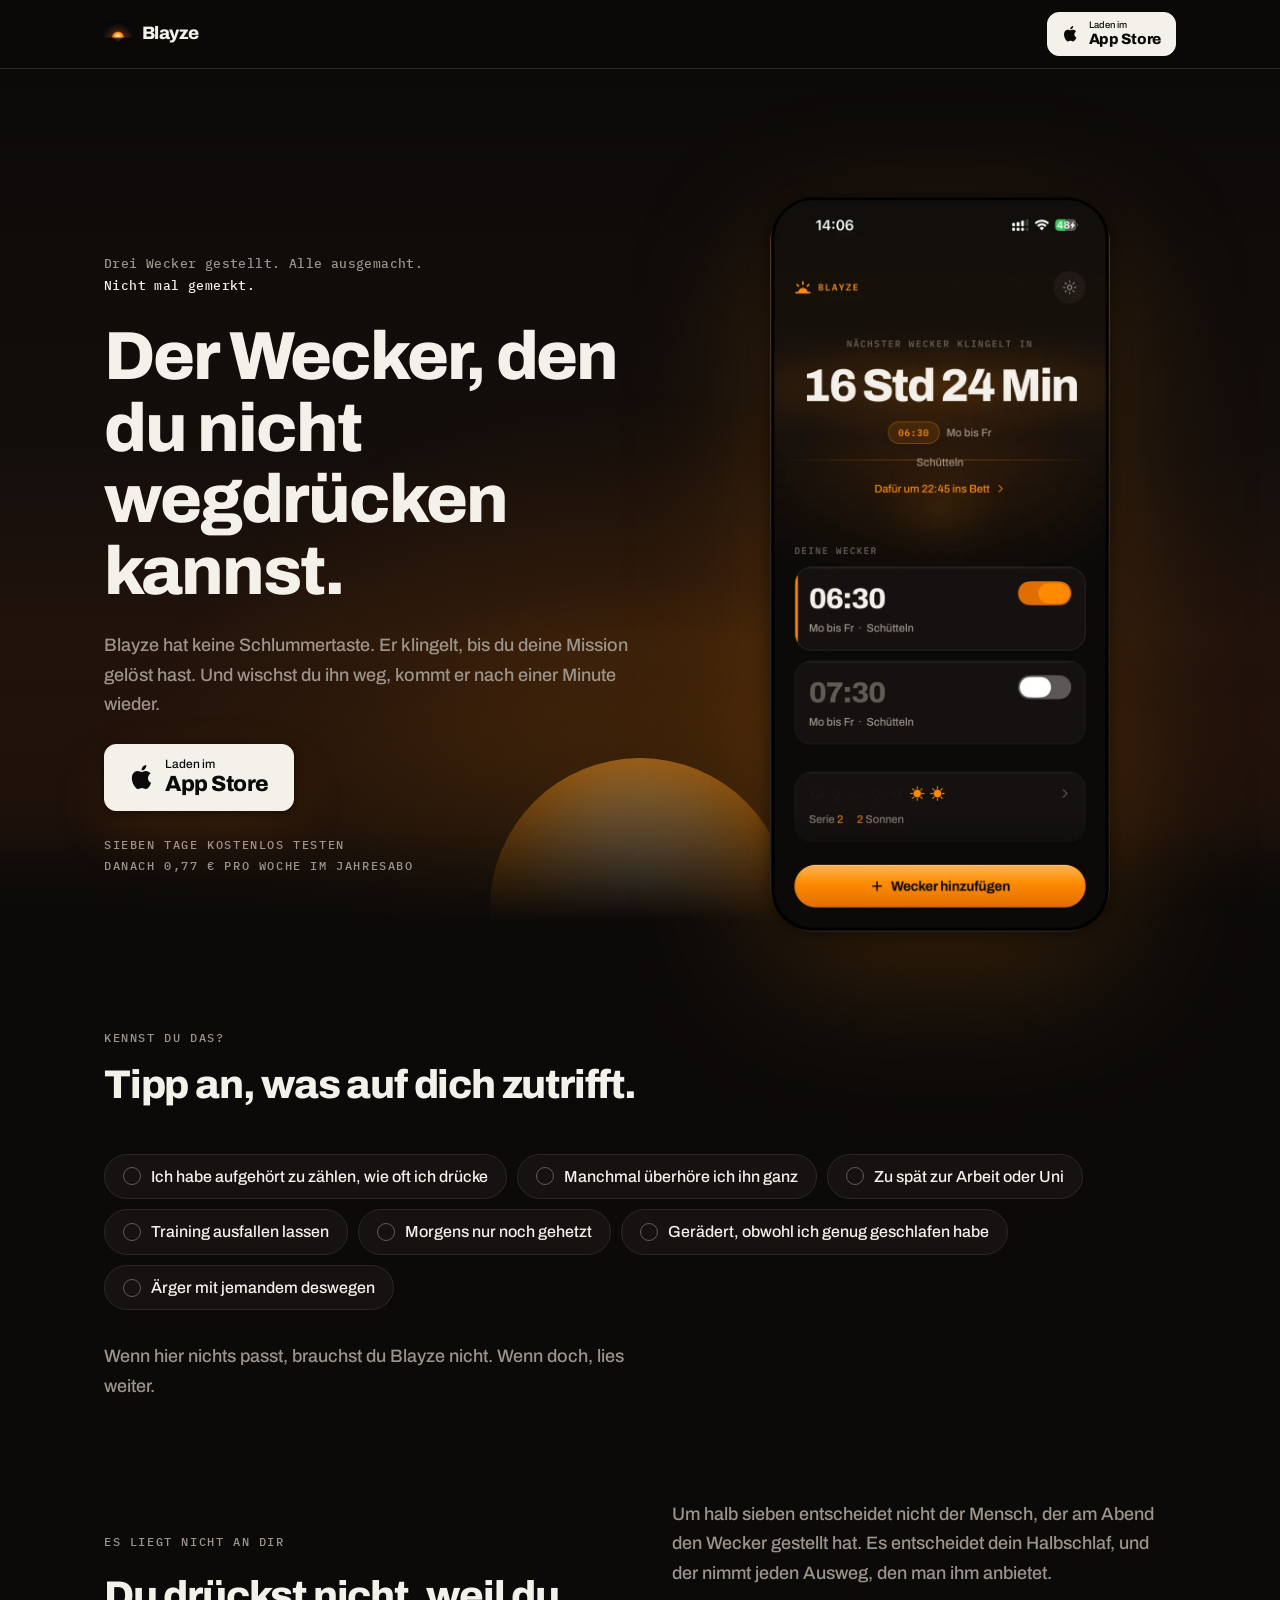
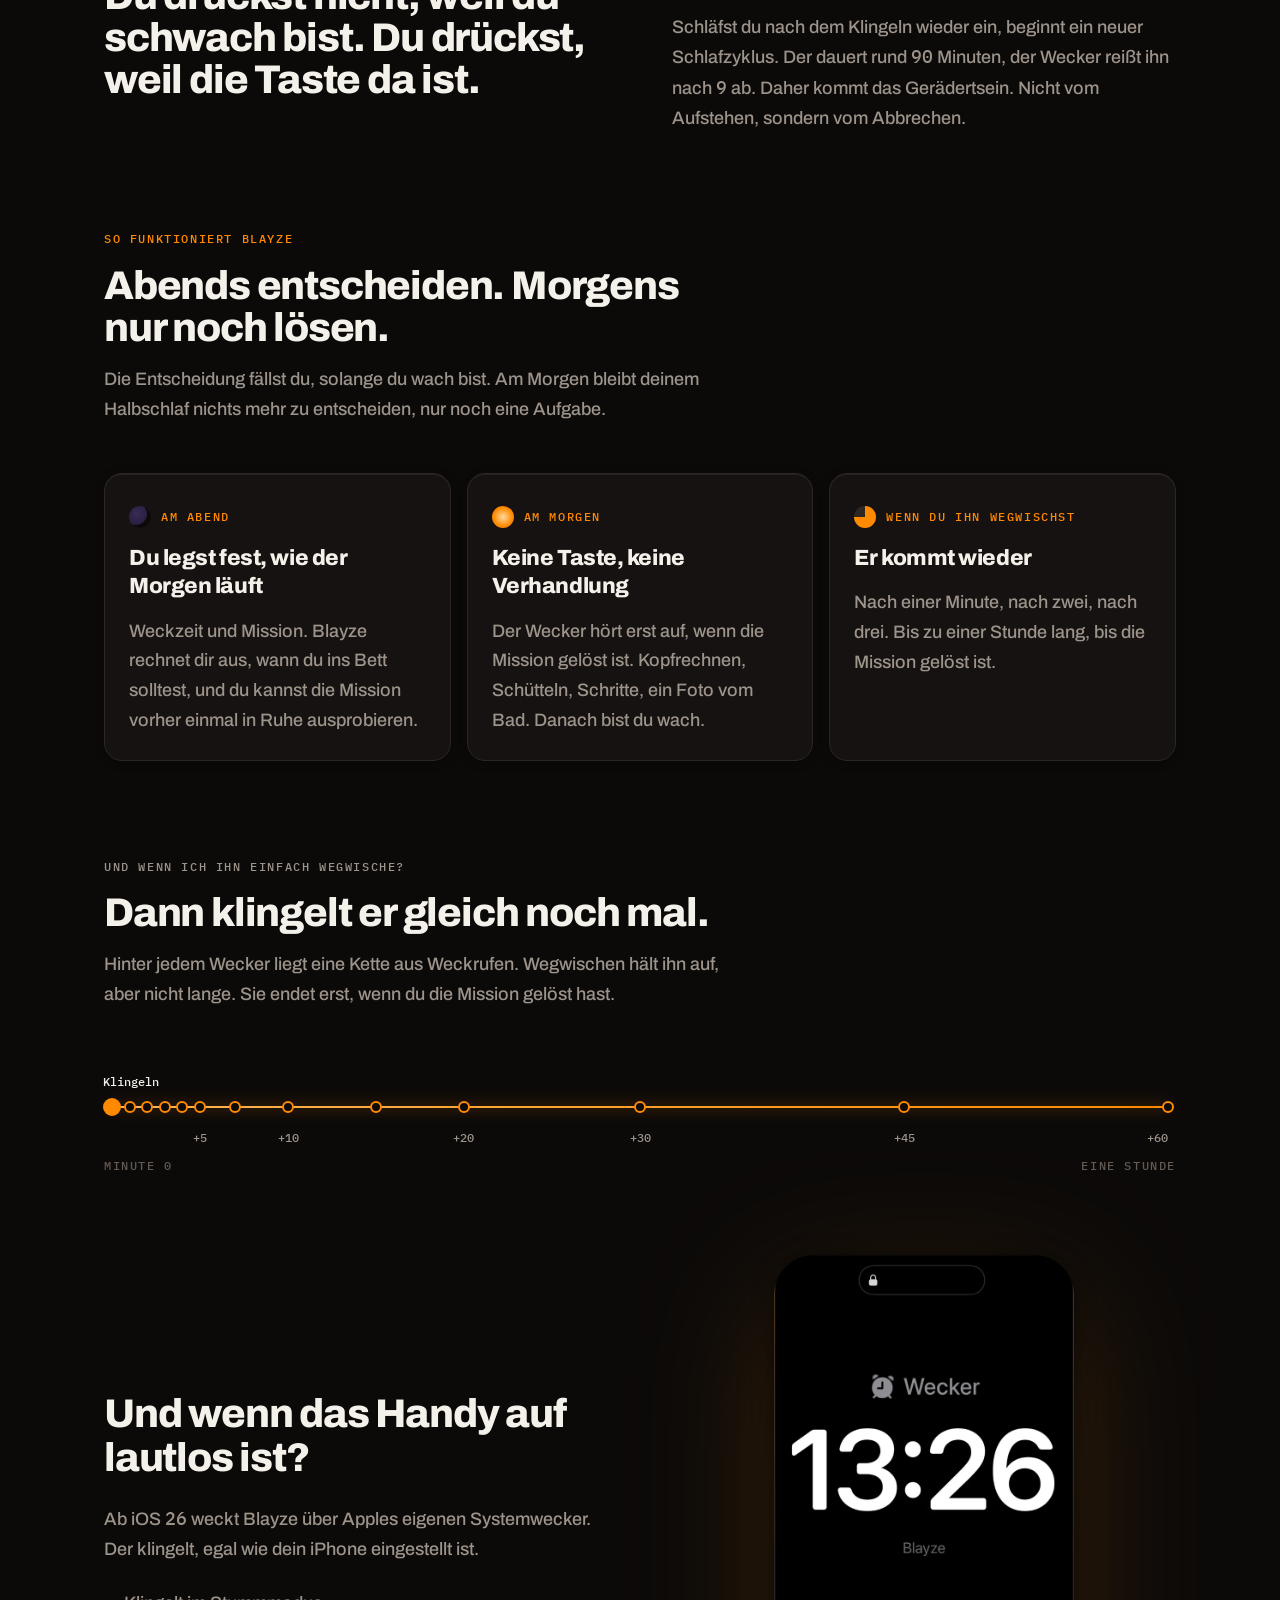
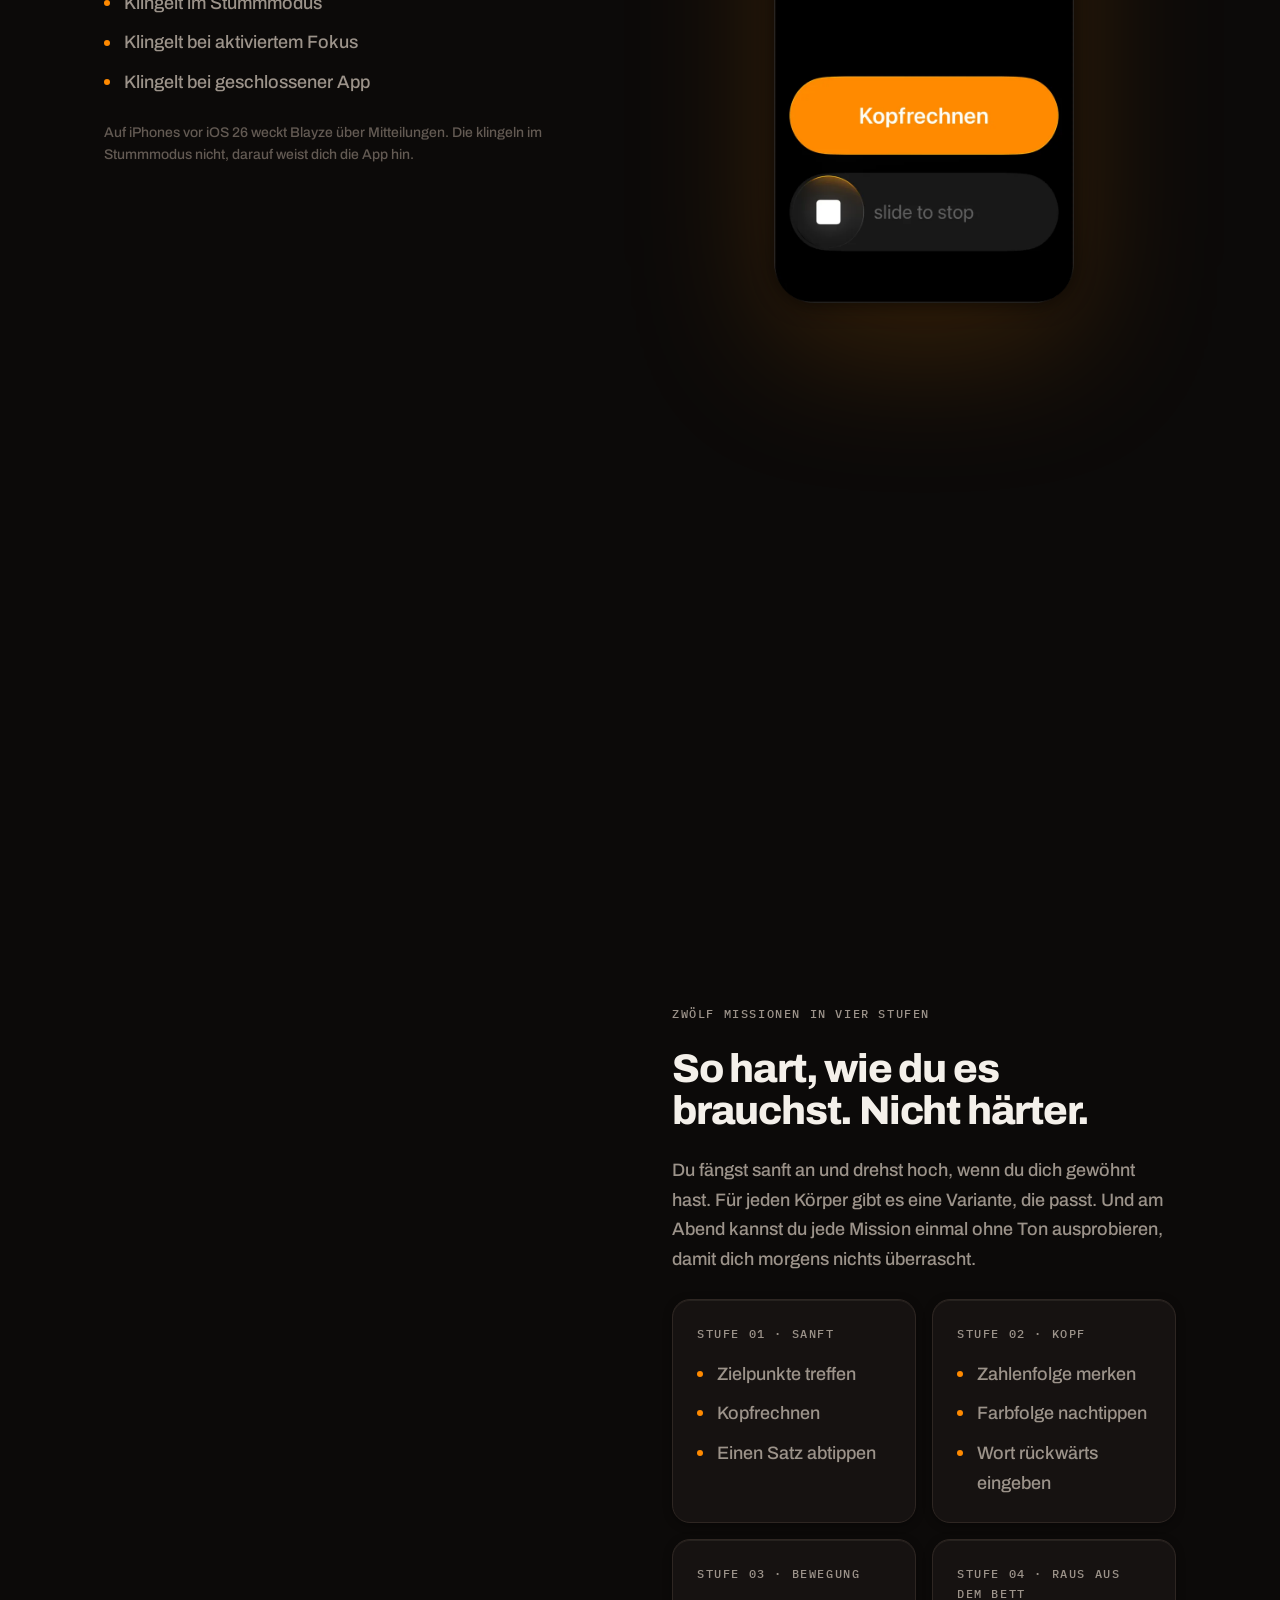
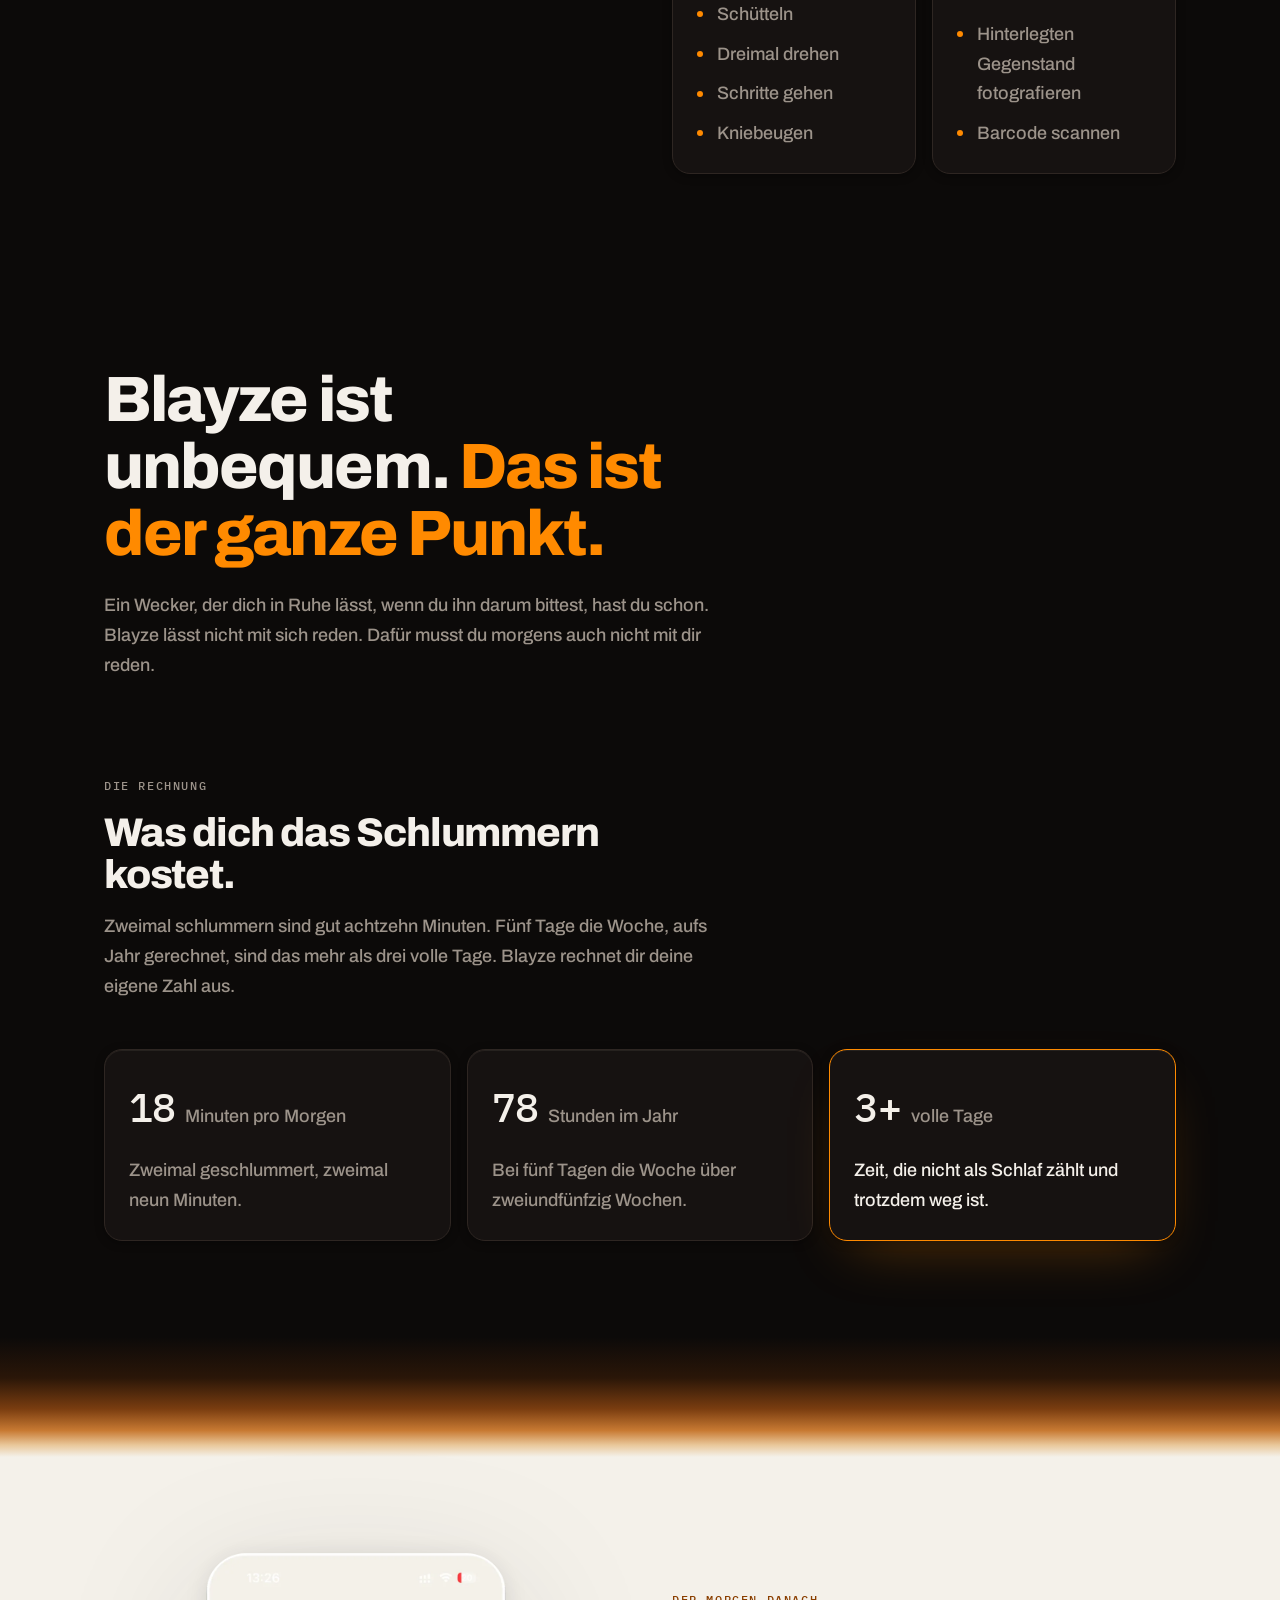
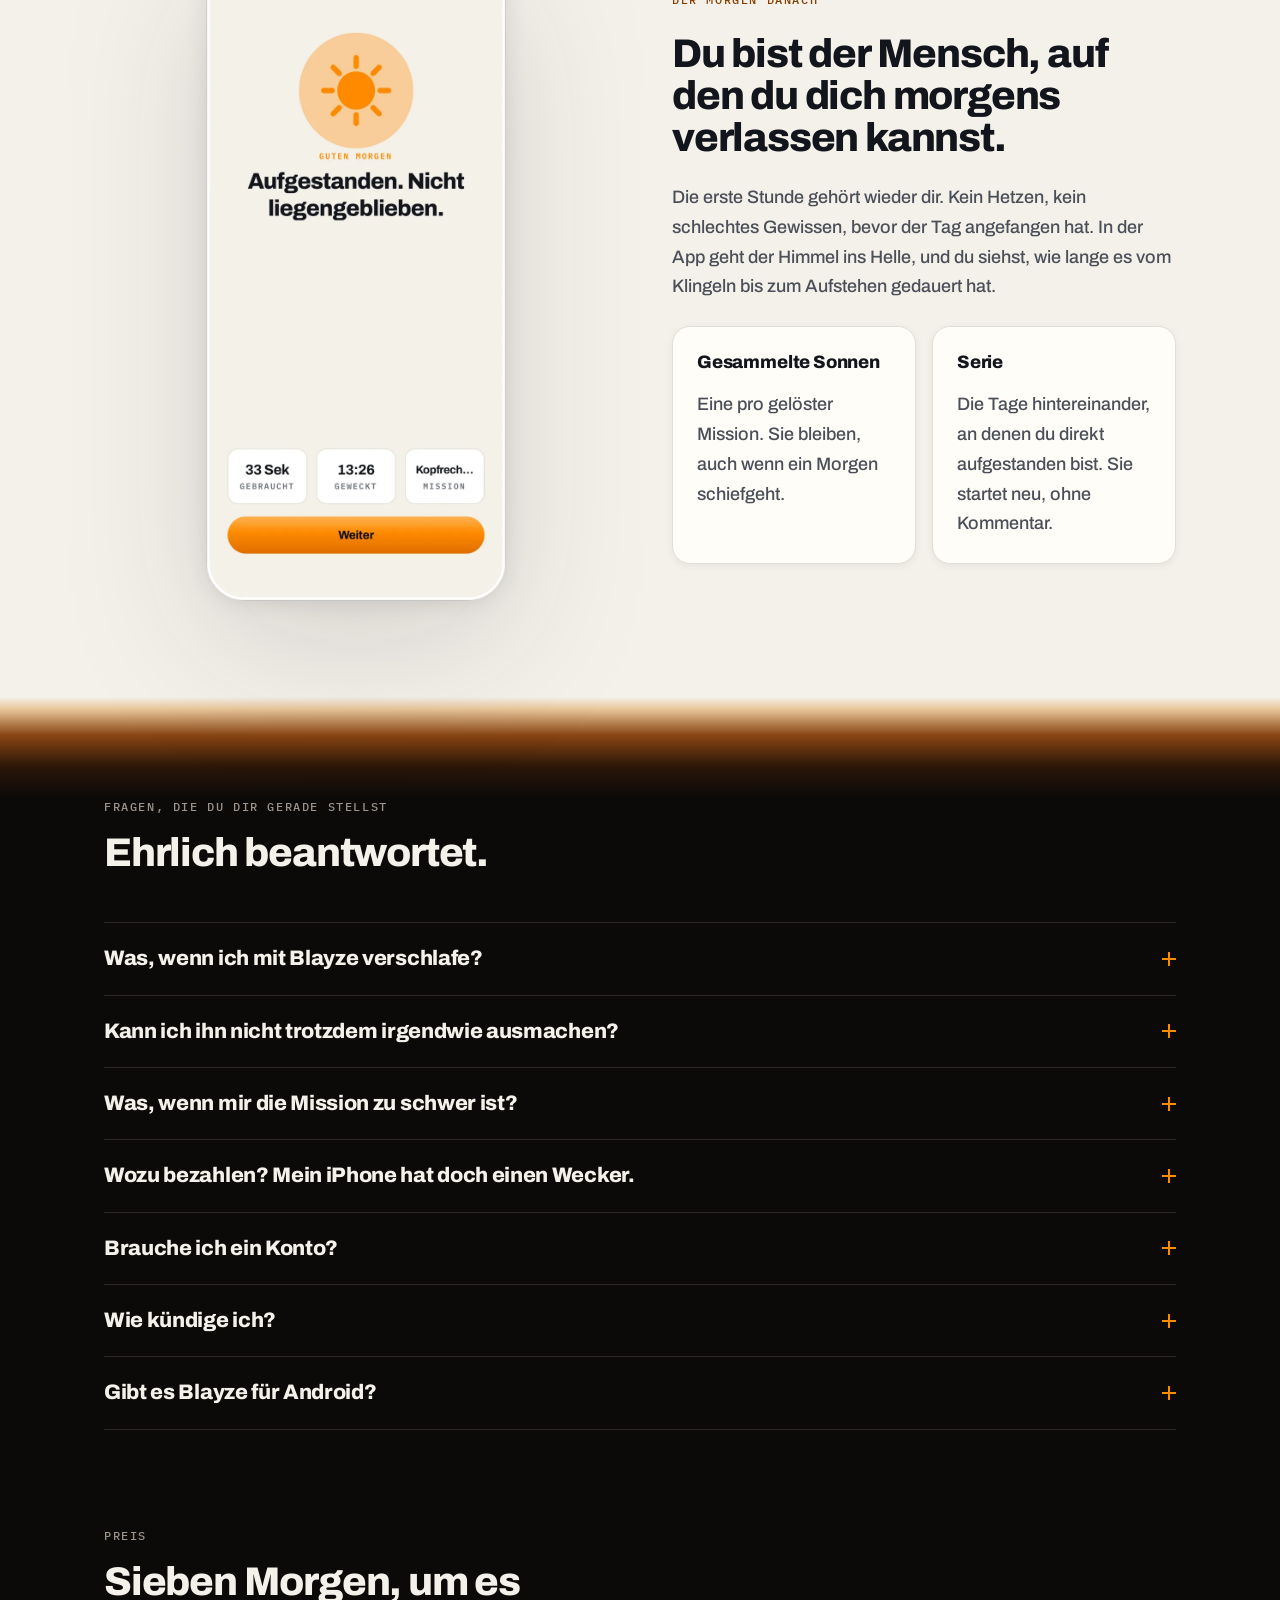
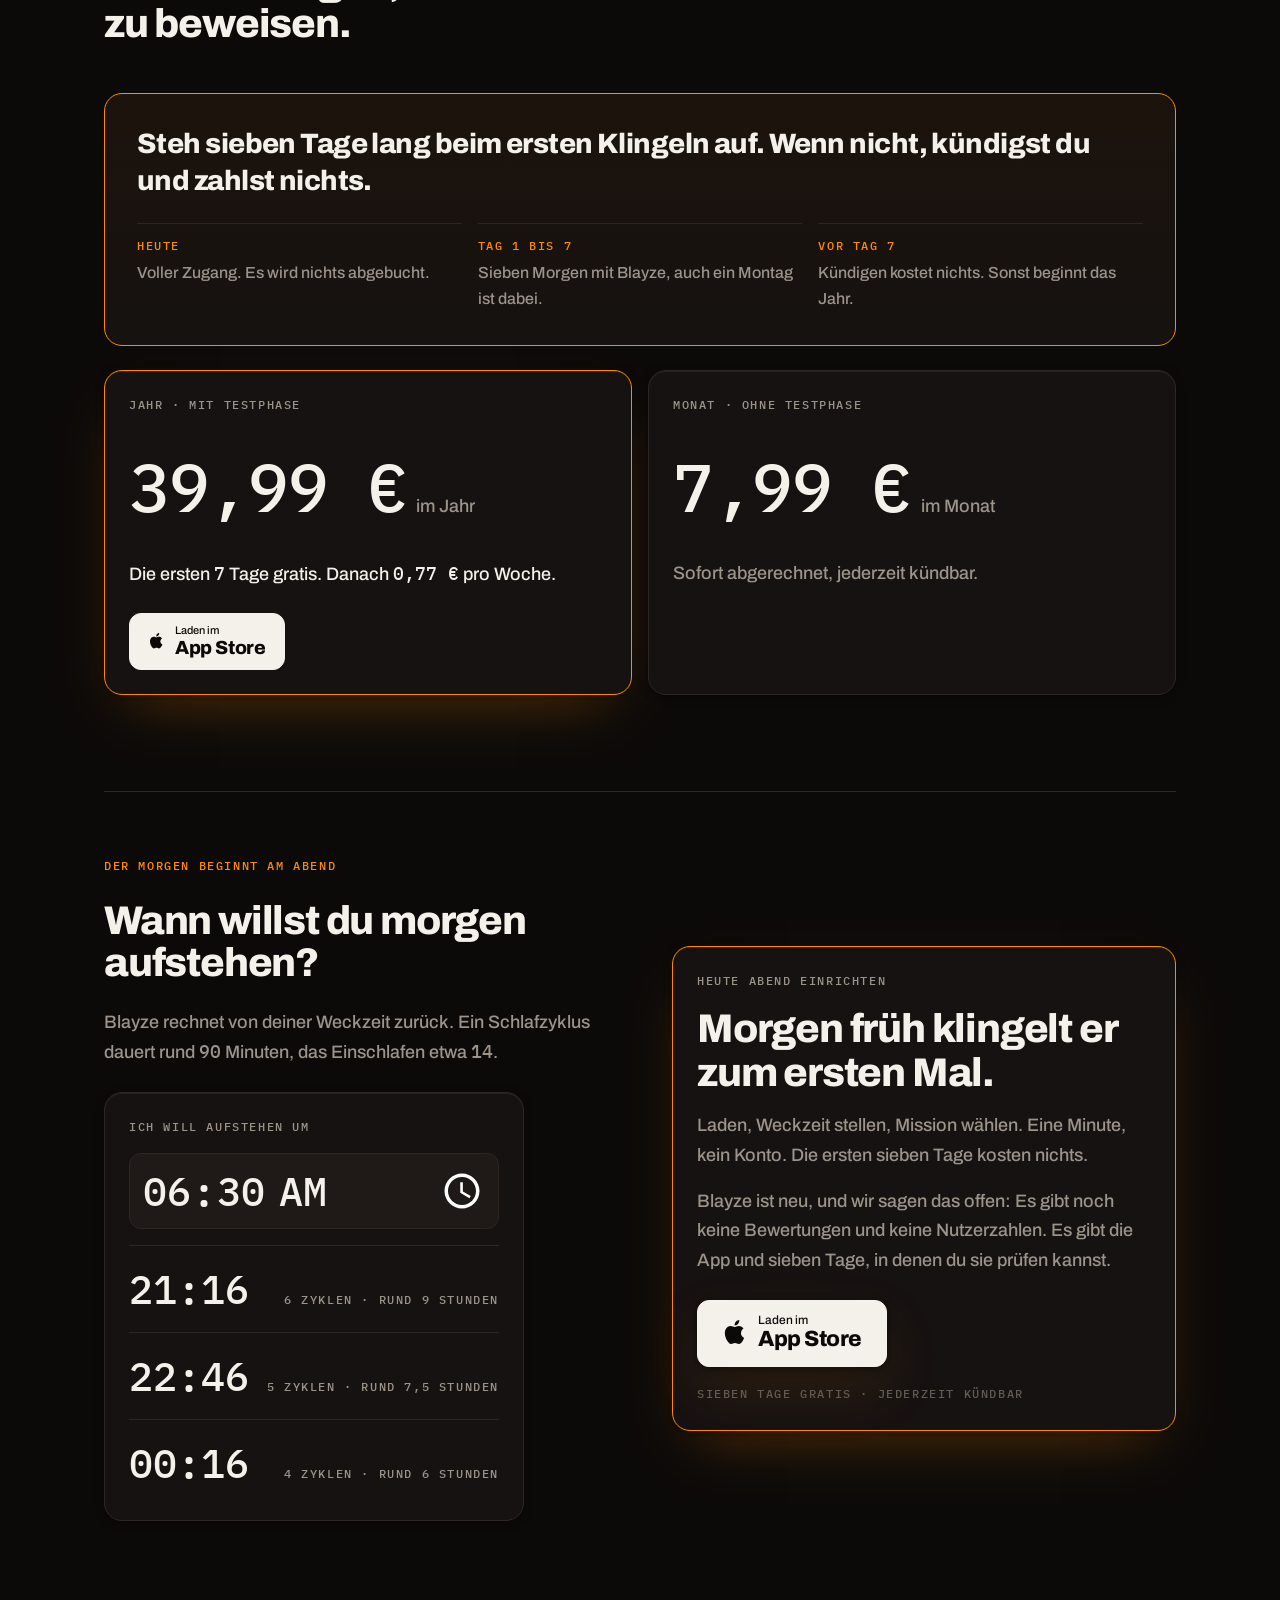
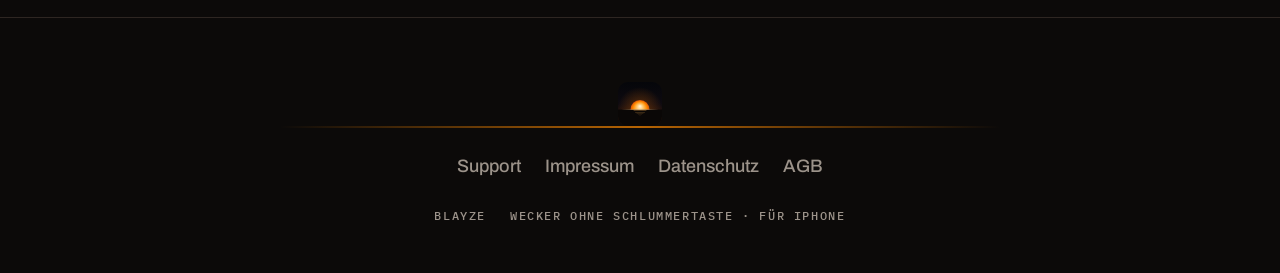
==== commit 5f8bea4b: "Website: neues Icon (Entwurf A Glut) in Kopf, Fuss, Favicon, Homescreen-Icon und Vorschaubild Co-Aut" ====
--- a/index.html
+++ b/index.html
@@ -18,8 +18,8 @@
 <meta property="og:image:height" content="630">
 <meta property="og:locale" content="de_DE">
 <meta name="twitter:card" content="summary_large_image">
-<link rel="icon" href="favicon.svg" type="image/svg+xml">
-<link rel="apple-touch-icon" href="apple-touch-icon.png">
+<link rel="icon" href="/favicon.svg" type="image/svg+xml">
+<link rel="apple-touch-icon" href="/apple-touch-icon.png">
 <link rel="preconnect" href="https://fonts.googleapis.com">
 <link rel="preconnect" href="https://fonts.gstatic.com" crossorigin>
 <link href="https://fonts.googleapis.com/css2?family=Archivo:wght@500;800&family=IBM+Plex+Mono:wght@400;500&display=swap" rel="stylesheet">
@@ -305,7 +305,7 @@
 
 <header class="hd">
   <div class="hd-in">
-    <a class="mark" href="#top"><svg width="24" height="18" viewBox="0 2 32 24" fill="none" aria-hidden="true"><path d="M3 24H29" stroke="#FF8A00" stroke-width="3.4" stroke-linecap="round"/><path d="M7 24A9 9 0 0 1 25 24" fill="#FF8A00"/><path d="M16 4V8M27 9L24.5 11.5M5 9L7.5 11.5" stroke="#FF8A00" stroke-width="3.2" stroke-linecap="round"/></svg><span>Blayze</span></a>
+    <a class="mark" href="#top"><img src="/icon.svg" width="28" height="28" alt="" style="display:block;border-radius:22.4%;flex:none"><span>Blayze</span></a>
     <a class="badge store" data-ct="kopf" href="#laden"><svg width="17" height="20" viewBox="0 0 20 24" fill="none" aria-hidden="true"><path d="M14.6 12.6c0-2.4 1.9-3.6 2-3.7-1.1-1.6-2.8-1.8-3.4-1.9-1.5-.1-2.8.8-3.5.8-.7 0-1.8-.8-3-.8-1.6 0-3 .9-3.8 2.3-1.6 2.8-.4 7 1.2 9.3.8 1.1 1.7 2.4 2.9 2.3 1.2 0 1.6-.7 3-.7 1.4 0 1.8.7 3 .7 1.2 0 2-1.1 2.8-2.2.9-1.3 1.2-2.5 1.3-2.6-.1 0-2.5-1-2.5-3.5Z" fill="currentColor"/><path d="M12.4 5.2c.6-.8 1-1.8.9-2.9-.9 0-2 .6-2.7 1.4-.6.7-1 1.8-.9 2.8 1 .1 2-.5 2.7-1.3Z" fill="currentColor"/></svg><span class="lines"><span class="l1">Laden im</span><span class="l2">App Store</span></span></a>
   </div>
 </header>
@@ -564,7 +564,7 @@
 
 <footer>
   <div class="wrap" style="display:flex;flex-direction:column;gap:var(--s3)">
-    <div class="ft-sun"><svg width="32" height="24" viewBox="0 2 32 24" fill="none" aria-hidden="true"><path d="M3 24H29" stroke="#FF8A00" stroke-width="3.4" stroke-linecap="round"/><path d="M7 24A9 9 0 0 1 25 24" fill="#FF8A00"/><path d="M16 4V8M27 9L24.5 11.5M5 9L7.5 11.5" stroke="#FF8A00" stroke-width="3.2" stroke-linecap="round"/></svg><span class="ft-line"></span></div>
+    <div class="ft-sun"><img src="/icon.svg" width="44" height="44" alt="" style="display:block;border-radius:22.4%;flex:none"><span class="ft-line"></span></div>
     <nav class="ft-nav"><a href="/support">Support</a><a href="/impressum">Impressum</a><a href="/datenschutz">Datenschutz</a><a href="/agb">AGB</a></nav>
     <div class="ft-meta"><span>Blayze</span><span>Wecker ohne Schlummertaste · Für iPhone</span></div>
   </div>
